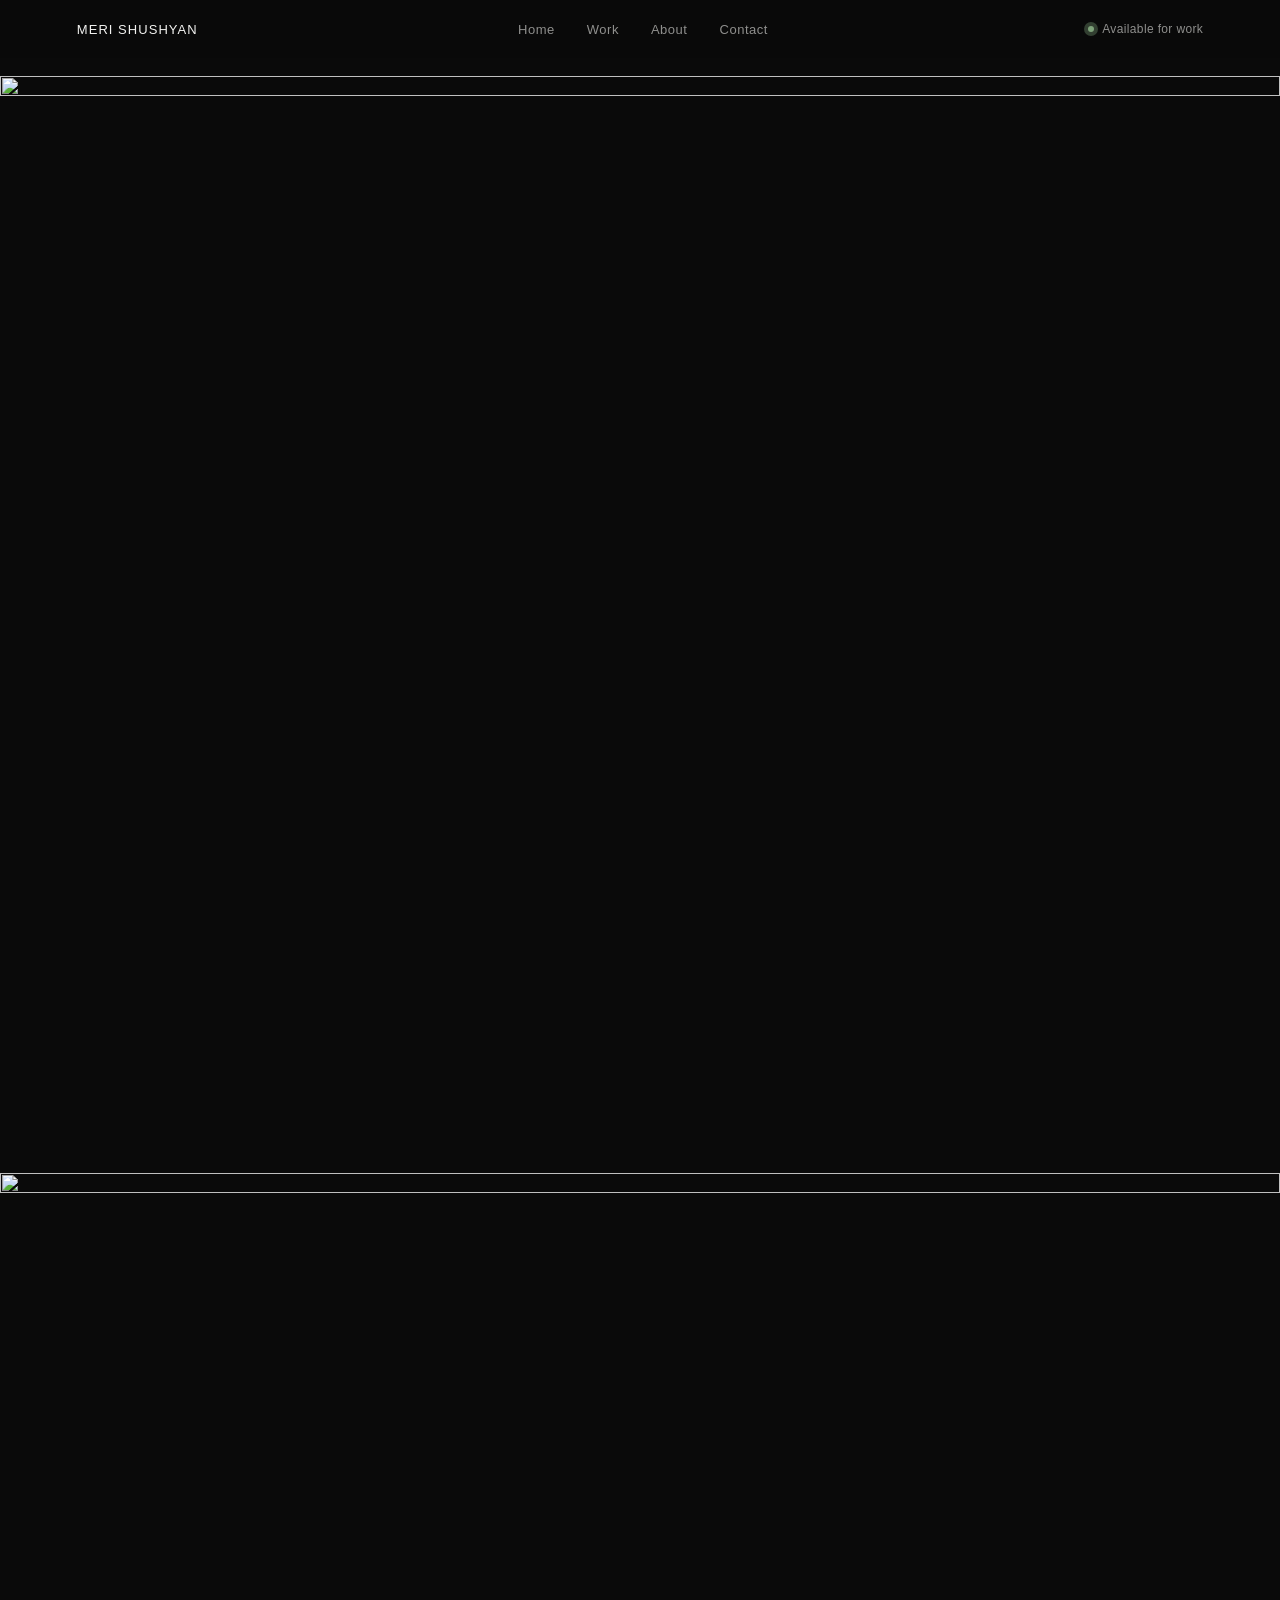
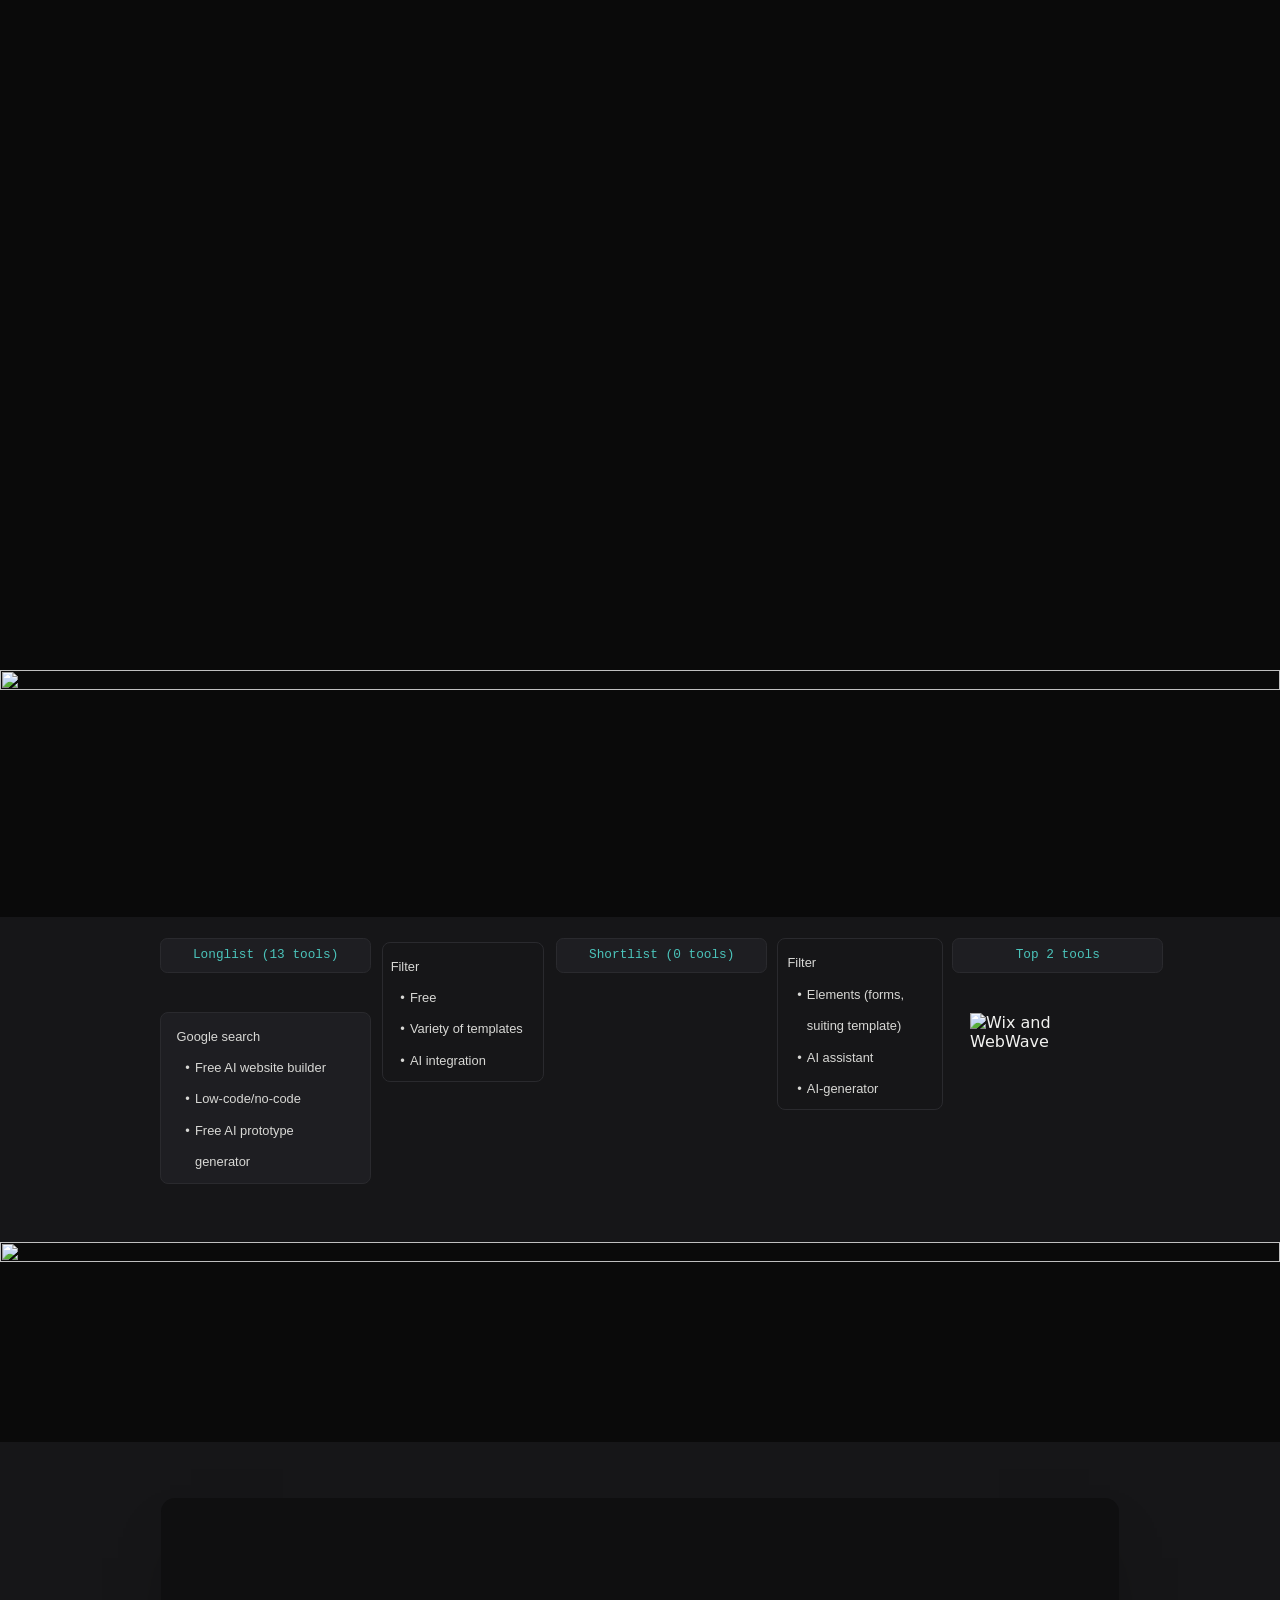
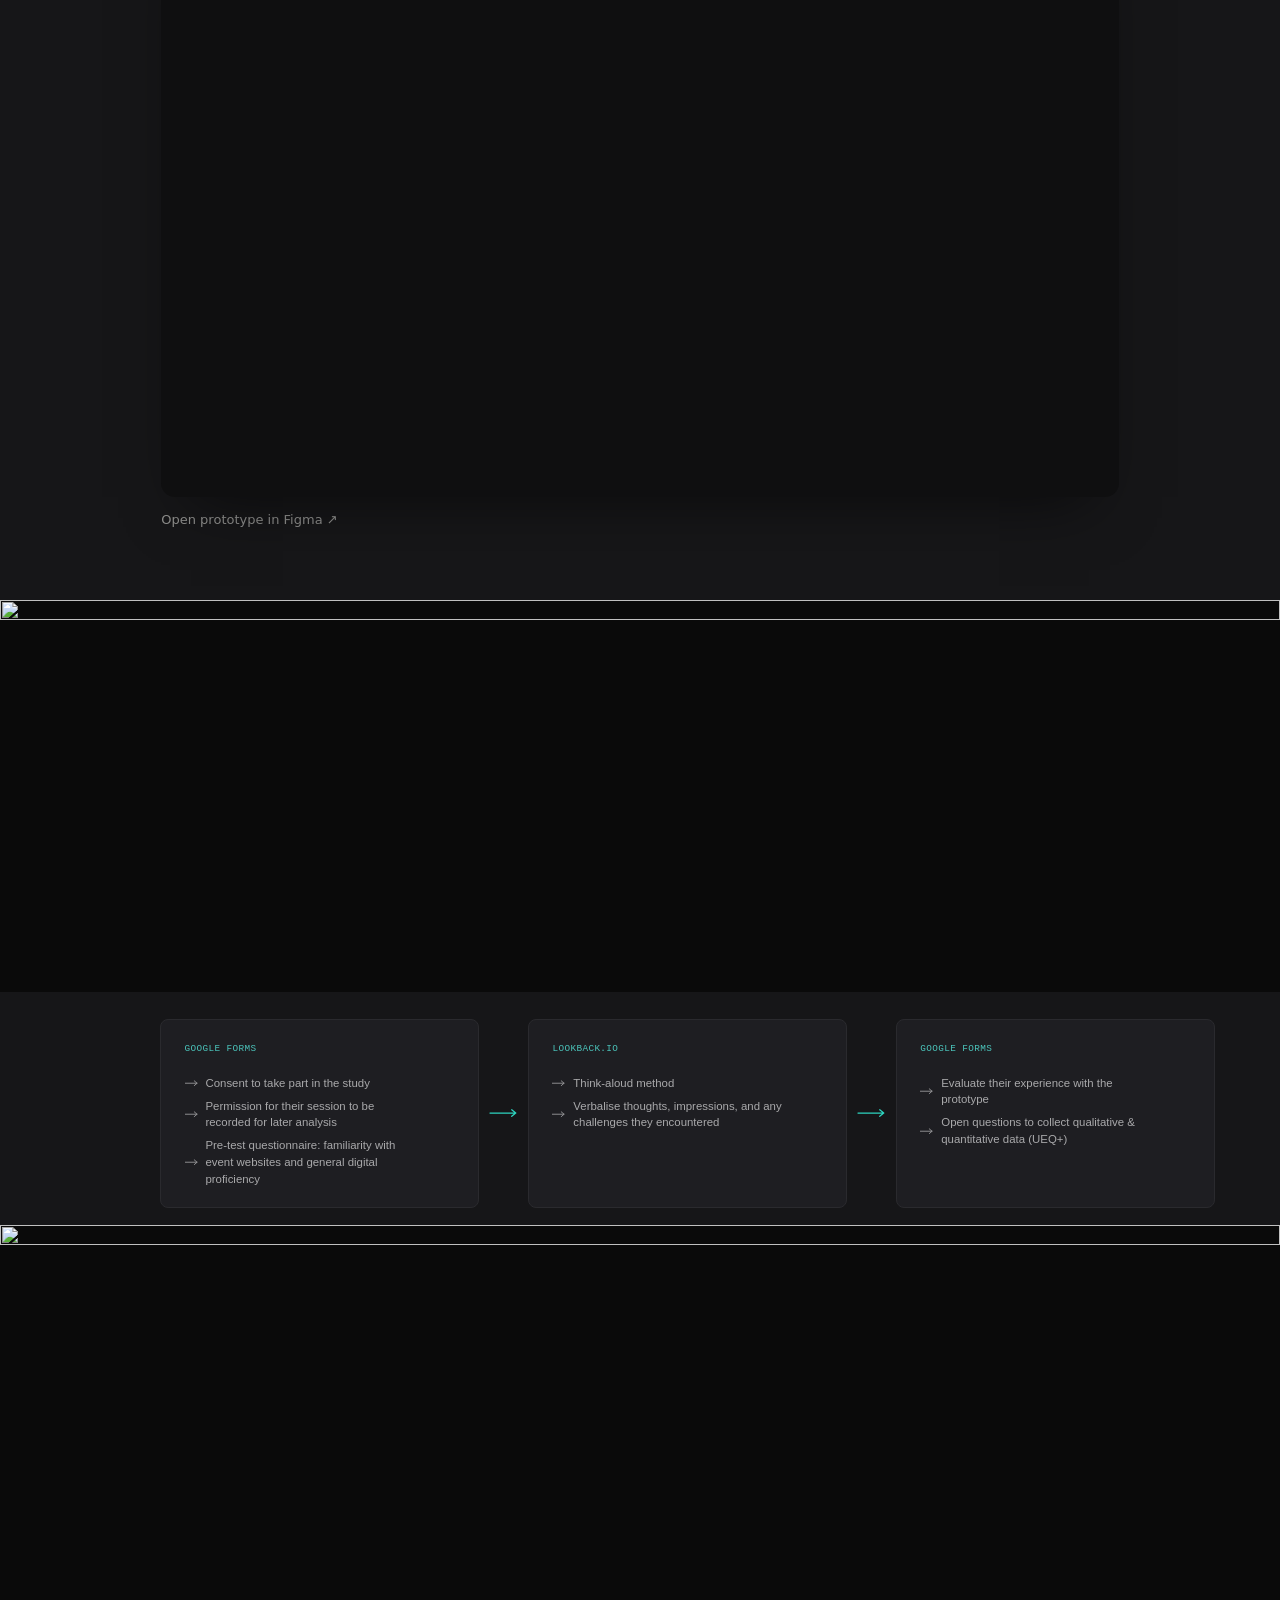
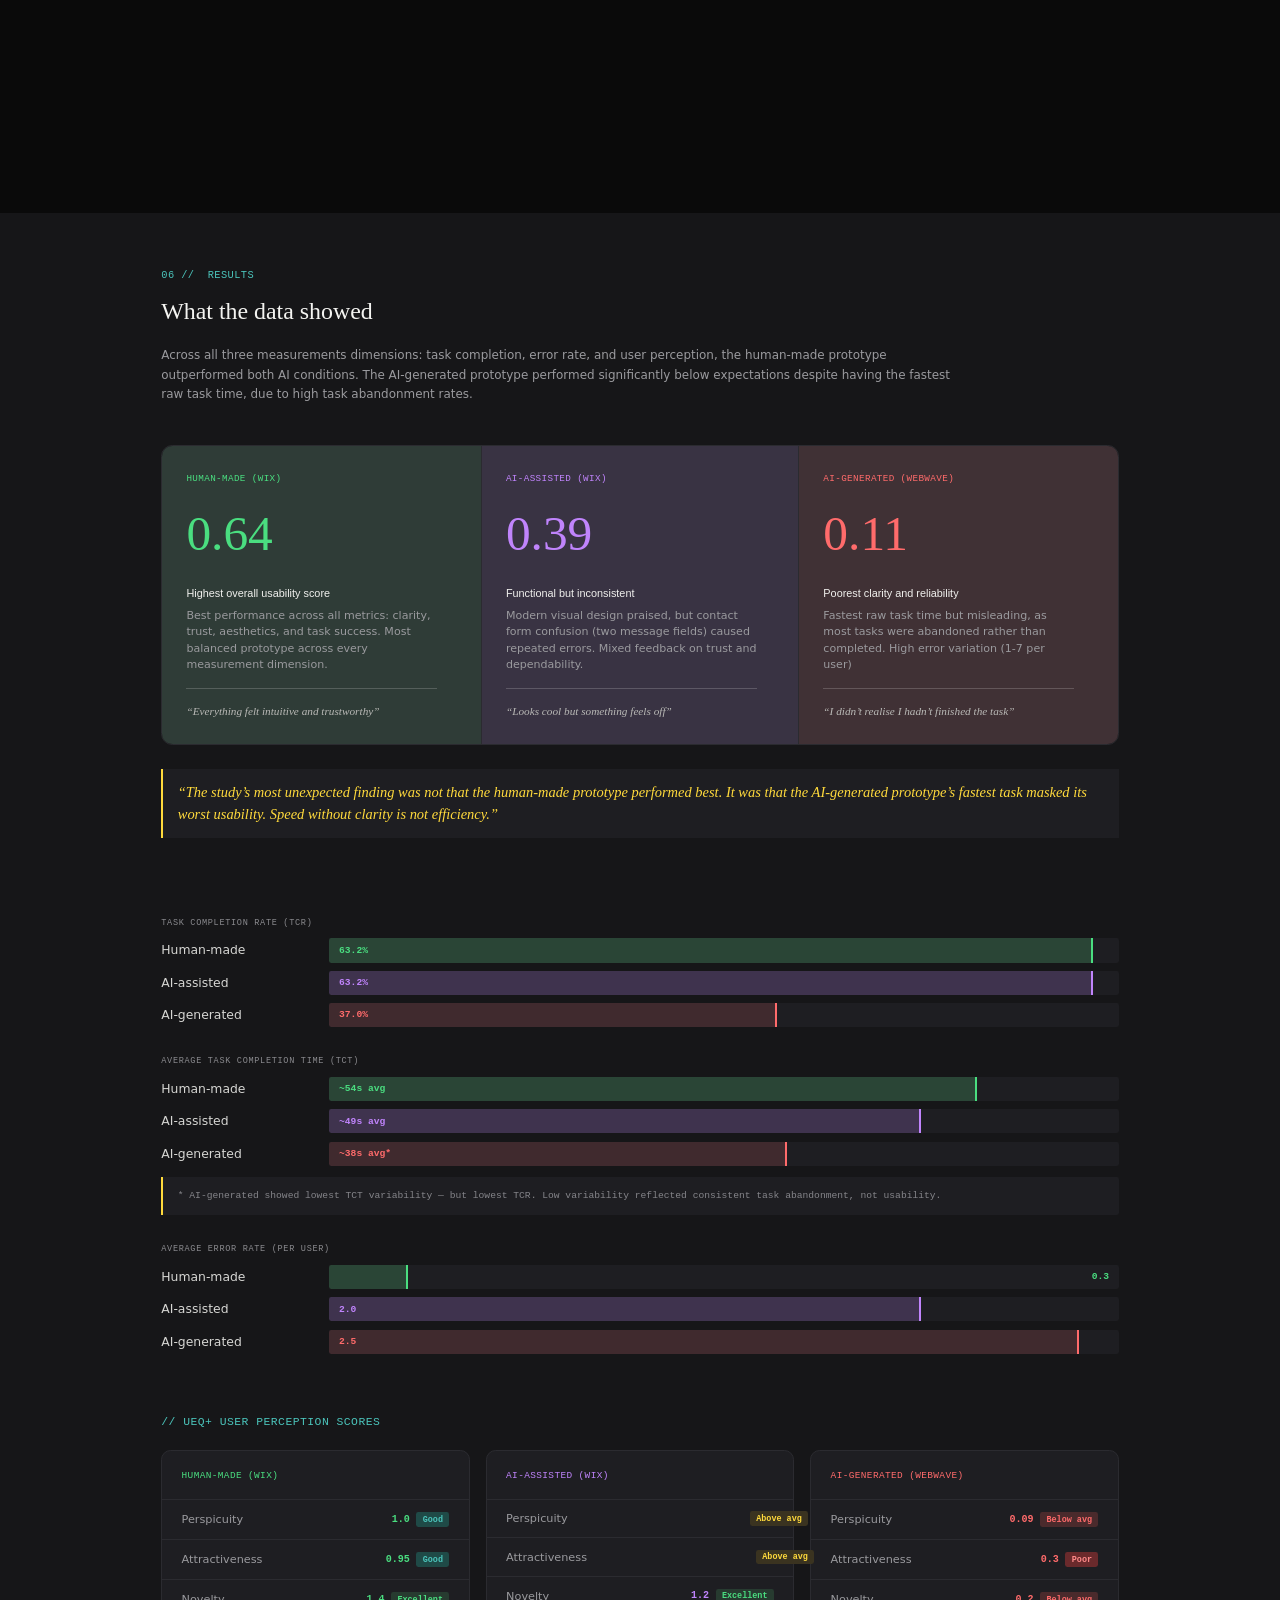
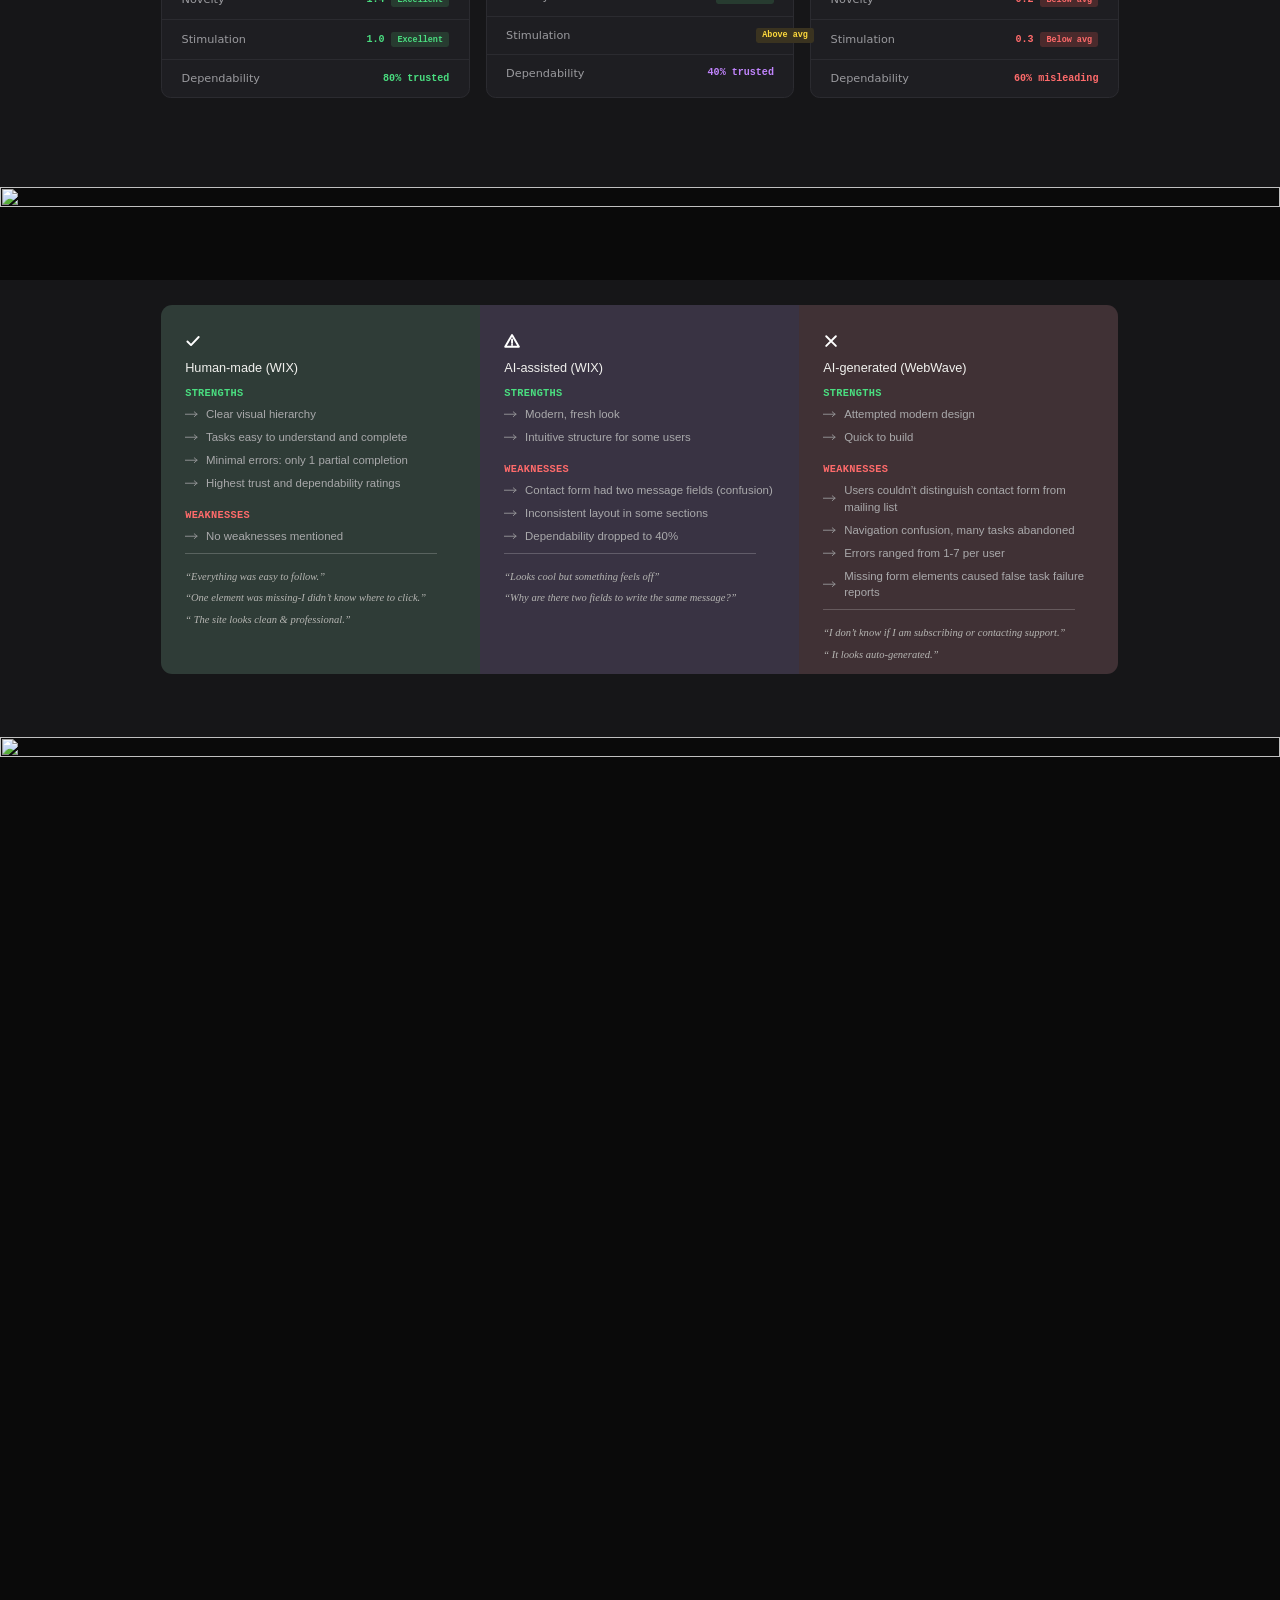
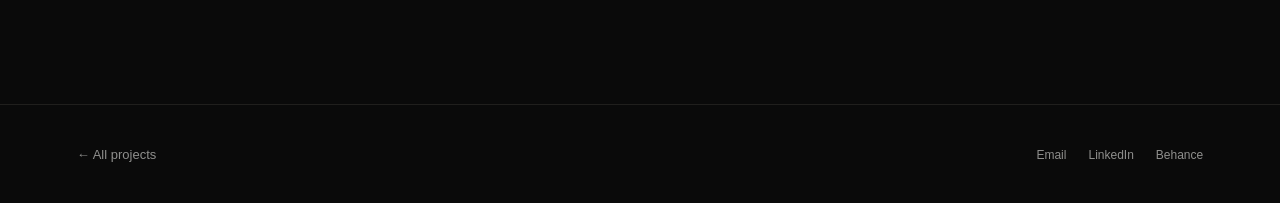
==== case-ai-thesis.html @ 02d2c331 "Add files via upload" ====
<!DOCTYPE html>
<html lang="en">
<head>
<meta charset="UTF-8">
<meta name="viewport" content="width=device-width, initial-scale=1.0">
<title>AI vs. Human Prototyping — Meri Shushyan</title>
<link rel="stylesheet" href="styles.css">
</head>
<body>

<nav class="nav" data-nav>
  <a href="index.html" class="nav__logo">MERI SHUSHYAN</a>
  <ul class="nav__links">
    <li><a href="index.html">Home</a></li>
    <li><a href="index.html#work">Work</a></li>
    <li><a href="index.html#about">About</a></li>
    <li><a href="index.html#contact">Contact</a></li>
  </ul>
  <a href="mailto:merishushyan@gmail.com" class="nav__status">
    <span class="nav__status-dot"></span>Available for work
  </a>
  <button class="nav__hamburger" data-nav-toggle aria-label="Menu"><span></span><span></span><span></span></button>
</nav>

<nav class="nav__mobile" data-nav-mobile>
  <a href="index.html">Home</a>
  <a href="index.html#work">Work</a>
  <a href="index.html#about">About</a>
  <a href="index.html#contact">Contact</a>
  <a href="mailto:merishushyan@gmail.com" class="nav__status">
    <span class="nav__status-dot"></span>Available for work
  </a>
</nav>

<main class="case-stack u-th" style="max-width:1400px">
  <img src="assets/cases/thesis-s0-00.webp" width="2800" height="2400" alt="" loading="lazy" decoding="async">
  <img src="assets/cases/thesis-s0-01.webp" width="2800" height="2400" alt="" loading="lazy" decoding="async">
  <img src="assets/cases/thesis-s0-02.webp" width="2800" height="539" alt="" loading="lazy" decoding="async">
  <div class="blk sx" style="--h:403.7" data-seq>
    <div class="a pill" style="--x:199;--y:27;--w:262;--h:43;--d:0"><span data-count="13" data-pre="Longlist (" data-suf=" tools)">Longlist (13 tools)</span></div>
    <div class="a card" style="--x:199;--y:118;--w:262;--h:214;--d:.9"><p>Google search</p><ul class="bl"><li style="--i:1">Free AI website builder</li><li style="--i:2">Low-code/no-code</li><li style="--i:3">Free AI prototype generator</li></ul></div>
    <div class="a card card--f" style="--x:474;--y:31;--w:202;--h:174;--d:3.0"><p>Filter</p><ul class="bl"><li style="--i:1">Free</li><li style="--i:2">Variety of templates</li><li style="--i:3">AI integration</li></ul></div>
    <div class="a pill" style="--x:691;--y:27;--w:262;--h:43;--d:4.6"><span data-count="7" data-pre="Shortlist (" data-suf=" tools)">Shortlist (7 tools)</span></div>
    <div class="a card card--f card--f2" style="--x:965;--y:27;--w:206;--h:213;--d:5.6"><p>Filter</p><ul class="bl"><li style="--i:1">Elements (forms, suiting template)</li><li style="--i:2">AI assistant</li><li style="--i:3">AI-generator</li></ul></div>
    <div class="a pill" style="--x:1183;--y:27;--w:262;--h:43;--d:7.4"><span>Top 2 tools</span></div>
    <img class="a logo" style="--x:1205;--y:120;--w:200;--h:55;--d:8.2" src="assets/cases/tool-logos.webp" alt="Wix and WebWave" loading="lazy">
  </div>
  <img src="assets/cases/thesis-s1-00.webp" width="2800" height="439" alt="" loading="lazy" decoding="async">
<section class="proto-block">
    <div class="proto-frame"><iframe src="https://embed.figma.com/proto/Vt1o4yBqwybNFSAxaYetv8/Master-thesis-project?node-id=405-6334&viewport=-1845%2C-574%2C0.11&scaling=min-zoom&content-scaling=fixed&page-id=0%3A1&embed-host=share&hide-ui=1&hotspot-hints=0" title="Master thesis prototype" loading="lazy" allowfullscreen></iframe></div>
    <a class="proto-open" href="https://www.figma.com/proto/Vt1o4yBqwybNFSAxaYetv8/Master-thesis-project?node-id=405-6334&page-id=0%3A1&scaling=min-zoom&content-scaling=fixed" target="_blank" rel="noopener">Open prototype in Figma ↗</a>
  </section>
  <img src="assets/cases/thesis-s2-00.webp" width="2800" height="858" alt="" loading="lazy" decoding="async">
  <div class="blk sx" style="--h:290" data-seq>
    <div class="a card card--t" style="--x:199;--y:34;--w:396;--h:234;--d:0"><h5>GOOGLE FORMS</h5><ul class="al"><li style="--i:1"><svg viewBox="0 0 17 8"><path d="M0 4h15M11.5 1l3.5 3-3.5 3"/></svg><span>Consent to take part in the study</span></li><li style="--i:2"><svg viewBox="0 0 17 8"><path d="M0 4h15M11.5 1l3.5 3-3.5 3"/></svg><span>Permission for their session to be recorded for later analysis</span></li><li style="--i:3"><svg viewBox="0 0 17 8"><path d="M0 4h15M11.5 1l3.5 3-3.5 3"/></svg><span>Pre-test questionnaire: familiarity with event websites and general digital proficiency</span></li></ul></div>
    <svg class="a arrow" style="--x:609;--y:146;--w:34;--h:10;--d:3.2" viewBox="0 0 34 10"><path d="M0 5h32M27 1l5 4-5 4"/></svg>
    <div class="a card card--t" style="--x:656;--y:34;--w:396;--h:234;--d:4.6"><h5>LOOKBACK.IO</h5><ul class="al"><li style="--i:1"><svg viewBox="0 0 17 8"><path d="M0 4h15M11.5 1l3.5 3-3.5 3"/></svg><span>Think-aloud method</span></li><li style="--i:2"><svg viewBox="0 0 17 8"><path d="M0 4h15M11.5 1l3.5 3-3.5 3"/></svg><span>Verbalise thoughts, impressions, and any challenges they encountered</span></li></ul></div>
    <svg class="a arrow" style="--x:1066;--y:146;--w:34;--h:10;--d:7.8" viewBox="0 0 34 10"><path d="M0 5h32M27 1l5 4-5 4"/></svg>
    <div class="a card card--t" style="--x:1113;--y:34;--w:396;--h:234;--d:9.2"><h5>GOOGLE FORMS</h5><ul class="al"><li style="--i:1"><svg viewBox="0 0 17 8"><path d="M0 4h15M11.5 1l3.5 3-3.5 3"/></svg><span>Evaluate their experience with the prototype</span></li><li style="--i:2"><svg viewBox="0 0 17 8"><path d="M0 4h15M11.5 1l3.5 3-3.5 3"/></svg><span>Open questions to collect qualitative &amp; quantitative data (UEQ+)</span></li></ul></div>
  </div>
  <img src="assets/cases/thesis-s3-00.webp" width="2800" height="1286" alt="" loading="lazy" decoding="async">
  <section class="res" id="results">
    <p class="res__eyebrow">06 //&nbsp; RESULTS</p>
    <h2 class="res__h">What the data showed</h2>
    <p class="res__lead">Across all three measurements dimensions: task completion, error rate, and user perception, the human-made prototype outperformed both AI conditions. The AI-generated prototype performed significantly below expectations despite having the fastest raw task time, due to high task abandonment rates.</p>

    <div class="res__cards" data-reveal>
      <article class="rc rc--g"><p class="rc__tag">HUMAN-MADE (WIX)</p><p class="rc__num" data-count="0.89" data-dec="2">0.89</p><h3>Highest overall usability score</h3><p class="rc__txt">Best performance across all metrics: clarity, trust, aesthetics, and task success. Most balanced prototype across every measurement dimension.</p><p class="rc__q">“Everything felt intuitive and trustworthy”</p></article>
      <article class="rc rc--p"><p class="rc__tag">AI-ASSISTED (WIX)</p><p class="rc__num" data-count="0.54" data-dec="2">0.54</p><h3>Functional but inconsistent</h3><p class="rc__txt">Modern visual design praised, but contact form confusion (two message fields) caused repeated errors. Mixed feedback on trust and dependability.</p><p class="rc__q">“Looks cool but something feels off”</p></article>
      <article class="rc rc--r"><p class="rc__tag">AI-GENERATED (WEBWAVE)</p><p class="rc__num" data-count="0.15" data-dec="2">0.15</p><h3>Poorest clarity and reliability</h3><p class="rc__txt">Fastest raw task time but misleading, as most tasks were abandoned rather than completed. High error variation (1-7 per user)</p><p class="rc__q">“I didn’t realise I hadn’t finished the task”</p></article>
    </div>

    <blockquote class="res__quote" data-reveal>“The study’s most unexpected finding was not that the human-made prototype performed best. It was that the AI-generated prototype’s fastest task masked its worst usability. Speed without clarity is not efficiency.”</blockquote>

    <div class="res__bars" data-reveal>
      <h4>TASK COMPLETION RATE (TCR)</h4>
      <div class="bar"><span class="bar__l">Human-made</span><div class="bar__t"><i class="bar__f g" data-w="96.7"></i><b class="g" data-count="96.7" data-dec="1" data-suf="%">96.7%</b></div></div>
      <div class="bar"><span class="bar__l">AI-assisted</span><div class="bar__t"><i class="bar__f p" data-w="96.7"></i><b class="p" data-count="96.7" data-dec="1" data-suf="%">96.7%</b></div></div>
      <div class="bar"><span class="bar__l">AI-generated</span><div class="bar__t"><i class="bar__f r" data-w="56.7"></i><b class="r" data-count="56.7" data-dec="1" data-suf="%">56.7%</b></div></div>

      <h4>AVERAGE TASK COMPLETION TIME (TCT)</h4>
      <div class="bar"><span class="bar__l">Human-made</span><div class="bar__t"><i class="bar__f g" data-w="82"></i><b class="g" data-count="82" data-dec="0" data-pre="~" data-suf="s avg">~82s avg</b></div></div>
      <div class="bar"><span class="bar__l">AI-assisted</span><div class="bar__t"><i class="bar__f p" data-w="75"></i><b class="p" data-count="75" data-dec="0" data-pre="~" data-suf="s avg">~75s avg</b></div></div>
      <div class="bar"><span class="bar__l">AI-generated</span><div class="bar__t"><i class="bar__f r" data-w="58"></i><b class="r" data-count="58" data-dec="0" data-pre="~" data-suf="s avg*">~58s avg*</b></div></div>
      <p class="res__note">* AI-generated showed lowest TCT variability — but lowest TCR. Low variability reflected consistent task abandonment, not usability.</p>

      <h4>AVERAGE ERROR RATE (PER USER)</h4>
      <div class="bar"><span class="bar__l">Human-made</span><div class="bar__t"><i class="bar__f g" data-w="10"></i><b class="g out" data-count="0.4" data-dec="1">0.4</b></div></div>
      <div class="bar"><span class="bar__l">AI-assisted</span><div class="bar__t"><i class="bar__f p" data-w="75"></i><b class="p" data-count="3.0" data-dec="1">3.0</b></div></div>
      <div class="bar"><span class="bar__l">AI-generated</span><div class="bar__t"><i class="bar__f r" data-w="95"></i><b class="r" data-count="3.8" data-dec="1">3.8</b></div></div>
    </div>

    <p class="res__eyebrow res__eyebrow--s">// UEQ+ USER PERCEPTION SCORES</p>
    <div class="ueq" data-reveal>
      <div class="uc g"><p class="uc__h">HUMAN-MADE (WIX)</p>
        <div class="ur"><span>Perspicuity</span><em><b data-count="1.8" data-dec="1">1.8</b><u class="t">Good</u></em></div>
        <div class="ur"><span>Attractiveness</span><em><b data-count="1.65" data-dec="2">1.65</b><u class="t">Good</u></em></div>
        <div class="ur"><span>Novelty</span><em><b data-count="2.4" data-dec="1">2.4</b><u class="e">Excellent</u></em></div>
        <div class="ur"><span>Stimulation</span><em><b data-count="1.8" data-dec="1">1.8</b><u class="e">Excellent</u></em></div>
        <div class="ur"><span>Dependability</span><em><b>80% trusted</b></em></div></div>
      <div class="uc p"><p class="uc__h">AI-ASSISTED (WIX)</p>
        <div class="ur"><span>Perspicuity</span><em><b data-count="1.35" data-dec="2">1.35</b><u class="a">Above avg</u></em></div>
        <div class="ur"><span>Attractiveness</span><em><b data-count="1.2" data-dec="1">1.2</b><u class="a">Above avg</u></em></div>
        <div class="ur"><span>Novelty</span><em><b data-count="2.1" data-dec="1">2.1</b><u class="e">Excellent</u></em></div>
        <div class="ur"><span>Stimulation</span><em><b data-count="1.2" data-dec="1">1.2</b><u class="a">Above avg</u></em></div>
        <div class="ur"><span>Dependability</span><em><b>40% trusted</b></em></div></div>
      <div class="uc r"><p class="uc__h">AI-GENERATED (WEBWAVE)</p>
        <div class="ur"><span>Perspicuity</span><em><b data-count="0.15" data-dec="2">0.15</b><u class="b">Below avg</u></em></div>
        <div class="ur"><span>Attractiveness</span><em><b data-count="0.6" data-dec="1">0.6</b><u class="x">Poor</u></em></div>
        <div class="ur"><span>Novelty</span><em><b data-count="0.3" data-dec="1">0.3</b><u class="b">Below avg</u></em></div>
        <div class="ur"><span>Stimulation</span><em><b data-count="0.6" data-dec="1">0.6</b><u class="b">Below avg</u></em></div>
        <div class="ur"><span>Dependability</span><em><b>60% misleading</b></em></div></div>
    </div>
  </section>

  <img src="assets/cases/thesis-s4-00.webp" width="2800" height="203" alt="" loading="lazy" decoding="async">
  <div class="blk sx" style="--h:567.7" data-seq>
    <div class="a fcard" style="--x:200;--y:32;--w:1189;--h:458">
      <div class="fcol g" style="--d:0.0"><i class="ic" style="--i:0"><svg viewBox="0 0 20 20"><path d="M3 10.5l4.5 4.5L17 5" /></svg></i><h4 style="--i:0">Human-made (WIX)</h4><h6 class="s" style="--i:0">STRENGTHS</h6><ul class="al"><li style="--i:1"><svg viewBox="0 0 17 8"><path d="M0 4h15M11.5 1l3.5 3-3.5 3"/></svg><span>Clear visual hierarchy</span></li><li style="--i:2"><svg viewBox="0 0 17 8"><path d="M0 4h15M11.5 1l3.5 3-3.5 3"/></svg><span>Tasks easy to understand and complete</span></li><li style="--i:3"><svg viewBox="0 0 17 8"><path d="M0 4h15M11.5 1l3.5 3-3.5 3"/></svg><span>Minimal errors: only 1 partial completion</span></li><li style="--i:4"><svg viewBox="0 0 17 8"><path d="M0 4h15M11.5 1l3.5 3-3.5 3"/></svg><span>Highest trust and dependability ratings</span></li></ul><h6 class="w" style="--i:5">WEAKNESSES</h6><ul class="al"><li style="--i:6"><svg viewBox="0 0 17 8"><path d="M0 4h15M11.5 1l3.5 3-3.5 3"/></svg><span>No weaknesses mentioned</span></li></ul><hr style="--i:7"><div class="qs"><p style="--i:8">“Everything was easy to follow.”</p><p style="--i:9">“One element was missing-I didn’t know where to click.”</p><p style="--i:10">“ The site looks clean &amp; professional.”</p></div></div>
      <div class="fcol p" style="--d:0.8"><i class="ic" style="--i:0"><svg viewBox="0 0 20 20"><path d="M10 2.5L18.5 17h-17z"/><path d="M10 8v4.5M10 14.6v.4"/></svg></i><h4 style="--i:0">AI-assisted (WIX)</h4><h6 class="s" style="--i:0">STRENGTHS</h6><ul class="al"><li style="--i:1"><svg viewBox="0 0 17 8"><path d="M0 4h15M11.5 1l3.5 3-3.5 3"/></svg><span>Modern, fresh look</span></li><li style="--i:2"><svg viewBox="0 0 17 8"><path d="M0 4h15M11.5 1l3.5 3-3.5 3"/></svg><span>Intuitive structure for some users</span></li></ul><h6 class="w" style="--i:3">WEAKNESSES</h6><ul class="al"><li style="--i:4"><svg viewBox="0 0 17 8"><path d="M0 4h15M11.5 1l3.5 3-3.5 3"/></svg><span>Contact form had two message fields (confusion)</span></li><li style="--i:5"><svg viewBox="0 0 17 8"><path d="M0 4h15M11.5 1l3.5 3-3.5 3"/></svg><span>Inconsistent layout in some sections</span></li><li style="--i:6"><svg viewBox="0 0 17 8"><path d="M0 4h15M11.5 1l3.5 3-3.5 3"/></svg><span>Dependability dropped to 40%</span></li></ul><hr style="--i:7"><div class="qs"><p style="--i:8">“Looks cool but something feels off”</p><p style="--i:9">“Why are there two fields to write the same message?”</p></div></div>
      <div class="fcol r" style="--d:1.6"><i class="ic" style="--i:0"><svg viewBox="0 0 20 20"><path d="M4 4l12 12M16 4L4 16"/></svg></i><h4 style="--i:0">AI-generated (WebWave)</h4><h6 class="s" style="--i:0">STRENGTHS</h6><ul class="al"><li style="--i:1"><svg viewBox="0 0 17 8"><path d="M0 4h15M11.5 1l3.5 3-3.5 3"/></svg><span>Attempted modern design</span></li><li style="--i:2"><svg viewBox="0 0 17 8"><path d="M0 4h15M11.5 1l3.5 3-3.5 3"/></svg><span>Quick to build</span></li></ul><h6 class="w" style="--i:3">WEAKNESSES</h6><ul class="al"><li style="--i:4"><svg viewBox="0 0 17 8"><path d="M0 4h15M11.5 1l3.5 3-3.5 3"/></svg><span>Users couldn’t distinguish contact form from mailing list</span></li><li style="--i:5"><svg viewBox="0 0 17 8"><path d="M0 4h15M11.5 1l3.5 3-3.5 3"/></svg><span>Navigation confusion, many tasks abandoned</span></li><li style="--i:6"><svg viewBox="0 0 17 8"><path d="M0 4h15M11.5 1l3.5 3-3.5 3"/></svg><span>Errors ranged from 1-7 per user</span></li><li style="--i:7"><svg viewBox="0 0 17 8"><path d="M0 4h15M11.5 1l3.5 3-3.5 3"/></svg><span>Missing form elements caused false task failure reports</span></li></ul><hr style="--i:8"><div class="qs"><p style="--i:9">“I don’t know if I am subscribing or contacting support.”</p><p style="--i:10">“ It looks auto-generated.”</p></div></div>
    </div>
  </div>
  <img src="assets/cases/thesis-s5-00.webp" width="2800" height="2117" alt="" loading="lazy" decoding="async">
</main>

<footer class="site-footer">
  <a href="index.html#work" style="color:var(--ink-soft);text-decoration:none;font-size:13px;">← All projects</a>
  <ul class="footer-links">
    <li><a href="mailto:merishushyan@gmail.com">Email</a></li>
    <li><a href="https://linkedin.com/in/merishushyan" target="_blank" rel="noopener">LinkedIn</a></li>
    <li><a href="https://behance.net/maryshushyan" target="_blank" rel="noopener">Behance</a></li>
  </ul>
</footer>

<script>
(function(){
  var root=document.getElementById('results'); if(!root) return;
  var reduce=window.matchMedia&&matchMedia('(prefers-reduced-motion: reduce)').matches;
  function fmt(el,v){ var d=+el.dataset.dec||0; el.textContent=(el.dataset.pre||'')+v.toFixed(d)+(el.dataset.suf||''); }
  function run(group){
    group.classList.add('in');
    group.querySelectorAll('.bar__f').forEach(function(f){ f.style.width=f.dataset.w+'%'; });
    group.querySelectorAll('[data-count]').forEach(function(el){
      var end=parseFloat(el.dataset.count); if(reduce){ fmt(el,end); return; }
      var t0=null,dur=2800;
      function step(ts){ if(!t0)t0=ts; var t=Math.min((ts-t0)/dur,1),e=1-Math.pow(1-t,3); fmt(el,end*e); if(t<1)requestAnimationFrame(step); else fmt(el,end); }
      fmt(el,0); requestAnimationFrame(step);
    });
  }
  var groups=[].slice.call(root.querySelectorAll('[data-reveal]'));
  if(!('IntersectionObserver' in window)||reduce){ groups.forEach(run); return; }
  var io=new IntersectionObserver(function(es){ es.forEach(function(e){ if(e.isIntersecting){ io.unobserve(e.target); run(e.target); } }); },{threshold:.2});
  groups.forEach(function(g){ io.observe(g); });
})();
</script>

<script src="anim.js"></script>
<script src="main.js"></script>
</body>
</html>
---- styles.css ----
/* =========================================================
   Meri Shushyan — Portfolio
   Shared design system: black / clay / Inter
   ========================================================= */

:root{
  --bg:#0A0A0A;
  --bg-raise:#121110;
  --ink:#F2F2F0;
  --ink-soft:#8F8F8D;
  --ink-dim:#4A4A48;
  --clay:#C1684D;
  --line:#201F1D;
  --green:#7FA37A;
}

*{ box-sizing:border-box; margin:0; padding:0; }
html{ scroll-behavior:smooth; }
html,body{
  background:var(--bg);
  color:var(--ink);
  font-family:'Inter',-apple-system,BlinkMacSystemFont,'Segoe UI',sans-serif;
  -webkit-font-smoothing:antialiased;
  width:100%;
}
a{ color:inherit; }
img{ max-width:100%; display:block; }
section{ position:relative; width:100%; }

.eyebrow{
  font-size:12px;
  letter-spacing:0.16em;
  text-transform:uppercase;
  color:var(--ink-soft);
}

/* ============ NAV (shared across all pages) ============ */
.nav{
  position:fixed;
  top:0; left:0; right:0;
  z-index:50;
  display:flex;
  align-items:center;
  justify-content:space-between;
  padding:26px 6vw;
}
.nav__logo{
  font-size:13px;
  letter-spacing:0.08em;
  font-weight:500;
  text-decoration:none;
  color:var(--ink);
}
.nav__links{
  display:flex;
  align-items:center;
  gap:32px;
  list-style:none;
}
.nav__links a{
  text-decoration:none;
  color:var(--ink-soft);
  font-size:13px;
  letter-spacing:0.04em;
  transition:color .2s ease;
}
.nav__links a:hover,
.nav__links a.is-active{ color:var(--ink); }

.nav__status{
  display:flex;
  align-items:center;
  gap:8px;
  font-size:12px;
  color:var(--ink-soft);
  letter-spacing:0.03em;
  text-decoration:none;
}
.nav__status-dot{
  width:6px; height:6px;
  border-radius:50%;
  background:var(--green);
  position:relative;
}
.nav__status-dot::after{
  content:'';
  position:absolute;
  inset:-4px;
  border-radius:50%;
  background:var(--green);
  opacity:0.35;
  animation:pulse 2.2s ease-out infinite;
}
@keyframes pulse{
  0%{ transform:scale(0.6); opacity:0.5; }
  100%{ transform:scale(2.2); opacity:0; }
}

.nav__hamburger{
  display:none;
  width:32px; height:32px;
  background:transparent;
  border:none;
  flex-direction:column;
  justify-content:center;
  gap:5px;
  cursor:pointer;
}
.nav__hamburger span{
  display:block;
  height:1px;
  background:var(--ink);
}

@media (max-width: 760px){
  .nav__links, .nav__status{ display:none; }
  .nav__hamburger{ display:flex; }
}

.nav__mobile{
  position:fixed;
  inset:0;
  z-index:49;
  background:var(--bg);
  display:none;
  flex-direction:column;
  gap:24px;
  padding:110px 8vw 40px;
}
.nav__mobile.is-open{ display:flex; }
.nav__mobile a{
  text-decoration:none;
  color:var(--ink);
  font-size:28px;
  font-weight:500;
  letter-spacing:-0.02em;
}
.nav__mobile .nav__status{ display:flex; margin-top:12px; }

/* ============ FOOTER (shared) ============ */
.site-footer{
  border-top:1px solid var(--line);
  padding:40px 6vw;
  display:flex;
  align-items:center;
  justify-content:space-between;
  flex-wrap:wrap;
  gap:16px;
}
.site-footer span{
  font-size:12px;
  color:var(--ink-dim);
  letter-spacing:0.03em;
}
.site-footer .footer-links{
  display:flex;
  gap:22px;
  list-style:none;
}
.site-footer .footer-links a{
  font-size:12px;
  color:var(--ink-soft);
  text-decoration:none;
  transition:color .2s ease;
}
.site-footer .footer-links a:hover{ color:var(--ink); }

/* ============ HERO (Home) ============ */
.hero{
  min-height:100vh;
  display:grid;
  grid-template-columns:1fr 1fr;
  align-items:center;
  padding:0 6vw;
  overflow:hidden;
}
.hero__left{ position:relative; z-index:3; }
.hero__eyebrow{ margin-bottom:22px; }
.hero__name{
  font-size:clamp(44px, 6.6vw, 92px);
  font-weight:500;
  letter-spacing:-0.03em;
  line-height:0.98;
}
.hero__tagline{
  margin-top:26px;
  font-size:clamp(15px,1.5vw,18px);
  color:var(--ink-soft);
  max-width:380px;
  line-height:1.6;
}
.hero__scroll{
  margin-top:46px;
  display:inline-flex;
  align-items:center;
  gap:10px;
  font-size:12px;
  letter-spacing:0.08em;
  text-transform:uppercase;
  color:var(--ink-soft);
}
.hero__scroll .dot{ width:5px; height:5px; border-radius:50%; background:var(--clay); }

.hero__right{
  position:relative;
  height:100%;
  display:flex;
  align-items:center;
  justify-content:center;
}
.stage{
  position:relative;
  width:100%;
  height:100%;
  display:flex;
  align-items:center;
  justify-content:center;
  perspective:2200px;
  cursor:grab;
  touch-action:none;
}
.stage.is-dragging{ cursor:grabbing; }
.tilt{ position:relative; transform-style:preserve-3d; transform:rotateX(-10deg); }
.ring{
  position:relative;
  width:var(--card-w);
  height:var(--card-h);
  transform-style:preserve-3d;
  will-change:transform;
}
.ring__card{
  position:absolute; inset:0;
  border-radius:14px;
  overflow:hidden;
  backface-visibility:hidden;
  box-shadow:0 24px 60px -20px rgba(0,0,0,0.6);
  background:#151412;
}
.ring__card img{ width:100%; height:100%; object-fit:cover; display:block; filter:saturate(0.86) brightness(0.9); }
.ring__card::after{ content:''; position:absolute; inset:0; background:linear-gradient(180deg, rgba(10,10,10,0) 55%, rgba(10,10,10,0.55) 100%); }

.portrait{
  position:absolute;
  left:50%; top:50%;
  transform:translate(-50%,-50%) translateZ(var(--portrait-z,0px)) scale(var(--portrait-scale,1));
  width:min(19vw, 260px);
  aspect-ratio:620/774;
  border-radius:18px;
  overflow:hidden;
  box-shadow:0 40px 90px -24px rgba(0,0,0,0.7);
  pointer-events:none;
}
.portrait img{ width:100%; height:100%; object-fit:cover; display:block; }

@media (max-width: 860px){
  .hero{ grid-template-columns:1fr; min-height:auto; padding-top:140px; padding-bottom:60px; }
  .hero__right{ height:340px; margin-top:40px; }
}

/* ============ INTRO STATEMENT (Home) ============ */
.intro{
  padding:110px 6vw;
  border-top:1px solid var(--line);
}
.intro p{
  font-size:clamp(24px, 3.4vw, 42px);
  font-weight:500;
  letter-spacing:-0.02em;
  line-height:1.4;
  max-width:900px;
  color:var(--ink-soft);
}
.intro p b{ color:var(--ink); font-weight:500; }

/* ============ WORK LIST (Work page + Home preview) ============ */
.work{
  padding:100px 6vw 120px;
  border-top:1px solid var(--line);
}
.work__top{
  display:flex;
  align-items:baseline;
  justify-content:space-between;
  margin-bottom:56px;
  flex-wrap:wrap;
  gap:12px;
}
.work__top h2{ font-size:15px; font-weight:500; letter-spacing:0.06em; text-transform:uppercase; }
.work__top span{ font-size:12px; color:var(--ink-dim); letter-spacing:0.03em; }
.work__top a.view-all{
  font-size:13px;
  color:var(--clay);
  text-decoration:none;
  display:inline-flex;
  align-items:center;
  gap:6px;
}

.work-stage{
  position:relative;
  width:100%;
  cursor:default;
}
.preview{
  position:absolute; top:0; left:0;
  width:420px; height:192px; /* 1600x732 */
  border-radius:14px;
  overflow:hidden;
  pointer-events:none;
  z-index:2;
  opacity:0;
  transition:opacity .35s cubic-bezier(.19,1,.22,1);
  box-shadow:0 30px 60px -20px rgba(0,0,0,0.55);
  will-change:transform;
}
.preview.is-active{ opacity:1; }
.preview__track{ position:absolute; inset:0; width:100%; height:100%; }
.preview__frame{ position:absolute; inset:0; width:100%; height:100%; transform:translateY(100%); transition:transform .62s cubic-bezier(.19,1,.22,1); }
.preview__frame img{ width:100%; height:100%; object-fit:cover; display:block; }
.preview__frame.is-current{ transform:translateY(0%); }
.preview__frame.is-prev{ transform:translateY(-100%); }
.preview__frame.is-next{ transform:translateY(100%); }

.list{ display:flex; flex-direction:column; gap:4px; }
.row{ overflow:hidden; border-top:1px solid var(--line); }
.list .row:last-child{ border-bottom:1px solid var(--line); }
.row a{ display:flex; align-items:baseline; justify-content:space-between; gap:24px; text-decoration:none; color:var(--ink); padding:20px 4px; position:relative; }
.row__title-wrap{ position:relative; overflow:hidden; }
.row__title{ display:block; font-size:clamp(26px, 4vw, 50px); font-weight:500; letter-spacing:-0.02em; transition:transform .5s cubic-bezier(.65,0,.15,1), color .3s ease; }
.row__title-ghost{ position:absolute; top:100%; left:0; width:100%; font-size:clamp(26px, 4vw, 50px); font-weight:500; letter-spacing:-0.02em; color:var(--clay); transition:transform .5s cubic-bezier(.65,0,.15,1); }
.row.is-hover .row__title{ transform:translateY(-100%); }
.row.is-hover .row__title-ghost{ transform:translateY(-100%); }
.row.is-dim .row__title{ color:var(--ink-dim); }
.row__meta{ flex:0 0 auto; text-align:right; font-size:13px; color:var(--ink-dim); letter-spacing:0.03em; padding-top:8px; white-space:nowrap; }
.row.is-dim .row__meta{ color:#2E2D2B; }

/* ============ ABOUT — BLOCK TEXT REVEAL ============ */
.about-bio{
  padding:150px 6vw 90px;
  border-top:1px solid var(--line);
}
.about-bio__eyebrow{ margin-bottom:34px; }
.about-copy{
  font-size:clamp(28px, 4vw, 54px);
  font-weight:500;
  line-height:1.28;
  letter-spacing:-0.02em;
  max-width:1180px;
}
.a-word{ display:inline-block; overflow:hidden; vertical-align:top; padding-bottom:0.08em; }
.a-word__inner{ display:inline-block; color:var(--ink); transform:translateY(110%); transition:transform .78s cubic-bezier(.19,1,.22,1); }
.about-bio.is-visible .a-word__inner{ transform:translateY(0%); }

.a-word--block{ position:relative; display:inline-block; overflow:visible; }
.a-word--block .highlight-bg{
  position:absolute; top:0.03em; bottom:0.03em; left:0; right:0;
  border-radius:0.16em;
  background:var(--clay);
  transform:scaleX(0);
  transform-origin:left;
  transition:transform .5s cubic-bezier(.65,0,.15,1);
  z-index:0;
}
.about-bio.is-visible .a-word--block .highlight-bg{ transform:scaleX(1); }
.a-word--block .a-word__inner{ position:relative; z-index:1; padding:0 0.16em; color:var(--bg); }

.about-meta{
  margin-top:56px;
  display:flex;
  gap:64px;
  flex-wrap:wrap;
  opacity:0;
  transform:translateY(10px);
  transition:opacity .7s cubic-bezier(.16,1,.3,1) .4s, transform .7s cubic-bezier(.16,1,.3,1) .4s;
}
.about-bio.is-visible .about-meta{ opacity:1; transform:translateY(0); }
.about-meta__item{ font-size:13px; color:var(--ink-soft); line-height:1.6; }
.about-meta__item b{ display:block; color:var(--ink); font-weight:500; font-size:14px; margin-bottom:4px; }

/* ============ SKILLS / CAROUSEL ============ */
.skills{
  padding:110px 6vw 90px;
  border-top:1px solid var(--line);
}
.skills__eyebrow{ margin-bottom:40px; }
.carousel-line{
  font-size:clamp(26px, 4vw, 52px);
  font-weight:500;
  letter-spacing:-0.03em;
  line-height:1.35;
  display:flex;
  flex-wrap:wrap;
  align-items:center;
  gap:0.28em;
}
.carousel-line__prefix{ color:var(--ink-soft); white-space:pre; }
.badge{
  position:relative;
  display:inline-flex;
  align-items:center;
  justify-content:center;
  overflow:hidden;
  color:var(--bg);
  border-radius:0.22em;
  padding:0.04em 0.22em 0.08em;
  white-space:nowrap;
  transition:width .45s cubic-bezier(.65,0,.15,1);
}
.badge--clay{ background:var(--clay); }
.badge--outline{ background:transparent; border:1.5px solid var(--ink-soft); color:var(--ink-soft); }
.badge__content{ position:relative; display:inline-block; white-space:nowrap; }
.badge__word{ display:inline-block; }
.char{ display:inline-block; will-change:transform, opacity; }

/* ============ IMPACT / STATS ============ */
.impact{
  margin-top:90px;
  display:grid;
  grid-template-columns:repeat(5, 1fr);
  gap:1px;
  background:var(--line);
  border-top:1px solid var(--line);
  border-bottom:1px solid var(--line);
}
.stat{
  background:var(--bg);
  padding:44px 20px 34px;
  display:flex;
  flex-direction:column;
  gap:14px;
}
.stat__num{
  font-size:clamp(34px, 3.6vw, 54px);
  font-weight:500;
  letter-spacing:-0.02em;
  display:flex;
}
.digit-mask{ overflow:hidden; height:1em; display:inline-block; }
.digit-strip{
  display:flex;
  flex-direction:column;
  transform:translateY(0%);
  transition:transform .9s cubic-bezier(.16,1,.3,1);
}
.digit-strip span{ height:1em; line-height:1; display:block; }
.plain-char{ display:inline-block; opacity:0; transform:translateY(14px); transition:opacity .5s ease, transform .5s ease; }
.impact.is-visible .plain-char{ opacity:1; transform:translateY(0); }
.stat__label{ font-size:12.5px; color:var(--ink-soft); line-height:1.5; max-width:16ch; }

@media (max-width: 860px){
  .impact{ grid-template-columns:repeat(2, 1fr); }
}

/* ============ CONTACT PAGE ============ */
.contact-hero{
  min-height:100vh;
  display:flex;
  flex-direction:column;
  justify-content:center;
  padding:140px 6vw 100px;
}
.contact-hero__eyebrow{ margin-bottom:24px; }
.contact-hero h1{
  font-size:clamp(38px, 6vw, 84px);
  font-weight:500;
  letter-spacing:-0.03em;
  line-height:1.05;
  max-width:900px;
}
.contact-hero h1 a{
  color:var(--clay);
  text-decoration:none;
  border-bottom:1.5px solid rgba(193,104,77,0.35);
  transition:border-color .2s ease;
}
.contact-hero h1 a:hover{ border-color:var(--clay); }

.contact-links{
  margin-top:70px;
  display:flex;
  flex-wrap:wrap;
  gap:1px;
  background:var(--line);
  border-top:1px solid var(--line);
  border-bottom:1px solid var(--line);
}
.contact-link{
  flex:1 1 220px;
  background:var(--bg);
  padding:28px 4px;
  text-decoration:none;
  color:var(--ink);
  display:flex;
  flex-direction:column;
  gap:8px;
  transition:background .2s ease;
}
.contact-link:hover{ background:var(--bg-raise); }
.contact-link small{ font-size:11.5px; letter-spacing:0.1em; text-transform:uppercase; color:var(--ink-dim); }
.contact-link span{ font-size:17px; font-weight:500; }

.contact-status{
  margin-top:40px;
  display:inline-flex;
  align-items:center;
  gap:10px;
  font-size:13px;
  color:var(--ink-soft);
}

/* ---- intro loader (index only) ---- */
body.is-loading{ overflow:hidden; }
#intro{ position:fixed; inset:0; z-index:200; background:var(--bg); display:flex; flex-direction:column; align-items:center; justify-content:center; gap:22px; transition:opacity .6s cubic-bezier(.16,1,.3,1), visibility .6s; }
#intro.is-hidden{ opacity:0; visibility:hidden; pointer-events:none; }
.loader{ position:relative; display:inline-flex; flex-direction:column; overflow:hidden; font-family:'SF Mono','Menlo','Consolas',monospace; font-size:13px; line-height:1.3; letter-spacing:0.3em; color:#2A2826; }
.loader-row{ white-space:pre; }
.loader-block{ position:absolute; top:0; bottom:0; background:var(--clay); mix-blend-mode:screen; }
.loader-label{ font-size:11px; letter-spacing:0.14em; text-transform:uppercase; color:#4A4A48; }
.hero__eyebrow,.hero__name,.hero__tagline,.hero__scroll{ transition:opacity .9s cubic-bezier(.16,1,.3,1), transform .9s cubic-bezier(.16,1,.3,1); }
body.is-loading .hero__eyebrow,body.is-loading .hero__name,body.is-loading .hero__tagline,body.is-loading .hero__scroll{ opacity:0; transform:translateY(24px); }
.hero__name{ transition-delay:.1s; } .hero__tagline{ transition-delay:.25s; } .hero__scroll{ transition-delay:.4s; }

/* ---- centered hero: big name + pill photo ---- */
.hero.hero--center{ display:flex; flex-direction:column; align-items:center; justify-content:center; text-align:center; position:relative; padding:90px 4vw 150px; }
.hc__name{ position:relative; display:flex; flex-direction:column; align-items:center; }
.hc__line{ display:flex; justify-content:center; font-weight:700; font-size:clamp(64px,15.5vw,210px); line-height:.8; letter-spacing:-0.045em; color:var(--clay); white-space:nowrap; }
.hc__photo{ position:absolute; top:50%; left:50%; transform:translate(-50%,-50%); width:clamp(70px,9.5vw,130px); aspect-ratio:129/218; border-radius:999px; overflow:hidden; box-shadow:0 30px 70px -20px rgba(0,0,0,.8); transition:transform .3s ease; cursor:pointer; z-index:2; }
.hc__photo:hover{ transform:translate(-50%,-50%) scale(1.1); }
.hc__photo img{ width:100%; height:100%; object-fit:cover; object-position:50% 30%; display:block; }
.hc__eyebrow{ margin-top:46px; font-size:12px; letter-spacing:.16em; text-transform:uppercase; color:var(--ink-soft); }
.hc__tagline{ margin-top:14px; font-size:clamp(15px,1.6vw,20px); color:var(--ink-soft); max-width:520px; line-height:1.55; display:flex; flex-wrap:wrap; justify-content:center; }
.hc__scroll{ position:absolute; bottom:34px; left:50%; transform:translateX(-50%); color:var(--ink-dim); transition:color .3s; }
.hc__scroll:hover{ color:var(--ink); }
.blur-seg{ display:inline-block; opacity:0; filter:blur(10px); transform:translateY(-20px); transition:opacity .6s ease-out, filter .6s ease-out, transform .6s ease-out; }
body:not(.is-loading) .blur-seg{ opacity:1; filter:blur(0); transform:none; }
.hc__eyebrow,.hc__scroll{ transition:opacity .8s ease 1.2s; }
body.is-loading .hc__eyebrow, body.is-loading .hc__scroll{ opacity:0; }

/* ---- cutout hero with moving name ---- */
.hero.hero--cutout{ height:100vh; min-height:640px; padding:0; justify-content:flex-end; overflow:hidden; display:block; }
.hx__sr{ position:absolute; width:1px; height:1px; overflow:hidden; clip:rect(0 0 0 0); }
.hx__marquees{ position:absolute; inset:0; z-index:1; pointer-events:none; }
.hx__row{ position:absolute; left:0; width:100%; overflow:hidden; white-space:nowrap; }
.hx__row--fill{ top:24%; }
.hx__row--line{ top:46%; }
.hx__track{ display:inline-flex; will-change:transform; }
.hx__item{ font-weight:700; letter-spacing:-0.045em; line-height:.9; font-size:clamp(64px,13vw,200px); padding-right:.35em; }
.hx__row--fill .hx__item{ color:var(--clay); }
.hx__row--line .hx__item{ color:transparent; -webkit-text-stroke:2px var(--clay); }
.hx__cutout{ position:absolute; z-index:2; left:50%; bottom:0; height:min(38vh,360px); width:auto; transform:translateX(-50%); will-change:transform; pointer-events:none; opacity:0; transition:opacity 1s ease .2s; -webkit-mask-image:linear-gradient(90deg,transparent 0,#000 9%,#000 91%,transparent 100%); mask-image:linear-gradient(90deg,transparent 0,#000 9%,#000 91%,transparent 100%); }
body:not(.is-loading) .hx__cutout{ opacity:1; }
.hx__fade{ position:absolute; z-index:3; left:0; right:0; bottom:0; height:22%; background:linear-gradient(180deg, rgba(10,10,10,0), rgba(10,10,10,.85) 95%); pointer-events:none; }
.hx__meta{ position:absolute; z-index:4; left:6vw; bottom:64px; max-width:300px; text-align:left; display:flex; flex-direction:column; align-items:flex-start; }
.hero--cutout .hc__tagline{ justify-content:flex-start; text-align:left; }
.hero--cutout .hc__scroll{ left:auto; right:6vw; transform:none; z-index:4; }
.hero--cutout .hc__eyebrow{ margin-top:0; }
@media (max-width:860px){ .hero--cutout{ min-height:600px; } .hx__row--fill{ top:20%; } .hx__row--line{ top:44%; } .hx__cutout{ height:30vh; } .hx__meta{ left:0; right:0; margin:auto; align-items:center; text-align:center; bottom:50px; padding:0 24px; } .hero--cutout .hc__tagline{ justify-content:center; text-align:center; } .hero--cutout .hc__scroll{ display:none; } }

/* small framed photo, bottom right */
.hx__photo{ position:absolute; z-index:4; right:6vw; bottom:64px; width:clamp(84px,8vw,112px); aspect-ratio:3/4; border-radius:999px; overflow:hidden; box-shadow:0 20px 50px -16px rgba(0,0,0,.8); transition:transform .3s ease, opacity 1s ease .3s; opacity:0; }
body:not(.is-loading) .hx__photo{ opacity:1; }
.hx__photo:hover{ transform:scale(1.08) rotate(-2deg); }
.hx__photo img{ width:100%; height:100%; object-fit:cover; object-position:50% 25%; display:block; }
.hero--cutout .hc__scroll{ left:50%; right:auto; transform:translateX(-50%); bottom:24px; }
@media (max-width:860px){ .hx__photo{ right:auto; left:50%; transform:translateX(-50%); bottom:auto; top:80px; width:76px; } .hx__photo:hover{ transform:translateX(-50%); } .hero--cutout .hc__scroll{ display:none; } }

/* ---- experience scrubber ---- */
.experience{ padding:120px 6vw; border-top:1px solid var(--line); max-width:1300px; margin:0 auto; }
.experience .eyebrow{ margin-bottom:18px; }
.experience__title{ font-size:clamp(24px,3vw,34px); font-weight:500; letter-spacing:-0.02em; margin-bottom:70px; max-width:640px; }
.scrubber{
    display:grid;
    grid-template-columns:64px 1fr;
    gap:40px;
    min-height:620px;
    align-items:stretch;
  }

  /* ---- rail ---- */
  .rail{
    position:relative;
    display:flex;
    flex-direction:column;
    justify-content:space-between;
    padding:120px 0;
    cursor:pointer;
    outline:none;
  }
  .tick{
    position:relative;
    height:2px;
    background:var(--ink-dim);
    border-radius:2px;
    transform-origin:left center;
    transition:width .35s cubic-bezier(.16,1,.3,1), background .35s ease, transform .35s cubic-bezier(.16,1,.3,1);
    width:20px;
  }
  .tick.is-near{ background:var(--ink-soft); }
  .tick.is-active{ background:var(--clay); }
  .tick__year{
    position:absolute;
    left:0;
    top:-18px;
    font-size:10px;
    color:var(--ink-dim);
    letter-spacing:0.04em;
    white-space:nowrap;
    opacity:0;
    transition:opacity .3s ease;
  }
  .tick.is-near .tick__year, .tick.is-active .tick__year{ opacity:1; color:var(--ink-soft); }

  /* ---- preview ---- */
  .preview-panel{
    position:relative;
    border-left:1px solid var(--line);
  }
  /* the card is positioned in JS so it sits on the same line as its tick */
  .preview-card{
    position:absolute;
    left:44px;
    right:0;
    top:0;
    max-width:560px;
    transition:top .45s cubic-bezier(.16,1,.3,1);
  }
  .preview-dot{
    position:absolute;
    left:-4px;
    top:0;
    width:7px; height:7px;
    border-radius:50%;
    background:var(--clay);
    transform:translateY(-50%);
    transition:top .45s cubic-bezier(.16,1,.3,1);
  }
  .preview-card__date{
    font-size:12px;
    color:var(--clay);
    letter-spacing:0.06em;
    text-transform:uppercase;
    margin-bottom:14px;
    display:block;
  }
  .preview-card__title{
    font-size:clamp(24px, 2.6vw, 36px);
    font-weight:500;
    letter-spacing:-0.02em;
    margin-bottom:6px;
  }
  .preview-card__org{
    font-size:15px;
    color:var(--ink-soft);
    margin-bottom:18px;
  }
  .preview-card__desc{
    font-size:14.5px;
    line-height:1.65;
    color:var(--ink-soft);
    max-width:480px;
  }

  .xp-hint{
    margin-top:36px;
    font-size:12px;
    color:var(--ink-dim);
    letter-spacing:0.03em;
  }

  @media (max-width: 760px){
    .scrubber{ grid-template-columns:40px 1fr; gap:20px; }
    .preview-card{ left:24px; }
  }

/* ================= v3 overrides: sizes, sections, hero variants ================= */
.hx__item{ font-size:clamp(56px,11vw,170px); }
.hx__row--fill{ top:22%; } .hx__row--line{ top:42%; }
.hx__meta{ position:static; }
.hero .hx__photo{ position:relative; right:auto; bottom:auto; left:auto; top:auto; flex:0 0 auto; width:clamp(72px,6.5vw,92px); aspect-ratio:3/4; border-radius:999px; overflow:hidden; box-shadow:0 20px 50px -16px rgba(0,0,0,.8); transform:none; opacity:0; transition:transform .3s ease, opacity 1s ease .3s; }
body:not(.is-loading) .hero .hx__photo{ opacity:1; }
.hero .hx__photo:hover{ transform:scale(1.06) rotate(-2deg); }
.hx__text{ display:flex; flex-direction:column; }
/* version A: photo + text as one cluster, centered under the name */
.hero--va .hx__meta{ position:absolute; z-index:4; flex-direction:row; right:auto; left:50%; bottom:80px; transform:translateX(-50%); display:flex; align-items:center; gap:22px; width:max-content; max-width:min(560px,90vw); margin:0; padding:0; }
.hero--va .hx__text{ align-items:flex-start; text-align:left; }
.hero--va .hc__tagline{ justify-content:flex-start; text-align:left; }
.hero--va .hc__scroll{ left:50%; right:auto; transform:translateX(-50%); bottom:26px; }
/* version B: photo in the middle of the moving name, text centered below */
.hero--vb .hx__meta{ display:contents; }
.hero--vb .hx__photo{ position:absolute; z-index:4; left:50%; top:37%; transform:translate(-50%,-50%); width:clamp(84px,8vw,112px); }
.hero--vb .hx__photo:hover{ transform:translate(-50%,-50%) scale(1.06) rotate(-2deg); }
.hero--vb .hx__text{ position:absolute; z-index:4; left:50%; bottom:80px; transform:translateX(-50%); align-items:center; text-align:center; width:min(480px,90vw); }
.hero--vb .hc__tagline{ justify-content:center; text-align:center; }
.hero--vb .hc__scroll{ left:50%; right:auto; transform:translateX(-50%); bottom:26px; }
@media (max-width:860px){
  .hx__row--fill{ top:20%; } .hx__row--line{ top:36%; }
  .hero--va .hx__meta{ flex-direction:column; text-align:center; bottom:70px; }
  .hero--va .hx__text{ align-items:center; text-align:center; } .hero--va .hc__tagline{ justify-content:center; text-align:center; }
  .hero--vb .hx__photo{ top:30%; }
}

/* ---- sections: clearer separation ---- */
.sec{ padding:72px 6vw 80px; border-top:1px solid #2B2A27; position:relative; }
.sec--about{ background:#0F0E0D; }
.sec--contact{ background:#0A0A0A; }
.sec__head{ display:flex; align-items:center; gap:16px; margin-bottom:44px; padding-bottom:18px; border-bottom:1px solid var(--line); }
.sec__num{ font-size:12px; color:var(--clay); letter-spacing:.1em; font-variant-numeric:tabular-nums; }
.sec__title{ font-size:15px; font-weight:600; letter-spacing:.14em; text-transform:uppercase; color:var(--ink); }
.sec__sub{ margin-left:auto; font-size:12px; color:var(--ink-dim); letter-spacing:.04em; text-align:right; }
.sec--work.work{ padding:72px 6vw 80px; }
.mini-eyebrow{ font-size:11px; letter-spacing:.16em; text-transform:uppercase; color:var(--ink-soft); margin-bottom:22px; }

/* smaller type */
.row__title, .row__title-ghost{ font-size:clamp(22px,2.9vw,38px); }
.row a{ padding:16px 4px; }
.about-copy{ font-size:clamp(21px,2.3vw,31px); line-height:1.35; max-width:none; }
.about-bio{ padding:0; border:0; }
.about-meta{ margin-top:26px; gap:14px 40px; }
.carousel-line{ font-size:clamp(20px,2.4vw,32px); }
.stat{ padding:26px 18px 22px; gap:10px; }
.stat__num{ font-size:clamp(26px,2.6vw,36px); }
.impact{ margin-top:34px; }
.contact-body .contact-hero, .contact-body{ }
.contact-hero{ min-height:0; padding:0; }
.contact-hero h1{ font-size:clamp(26px,3.4vw,48px); max-width:760px; }
.contact-status{ margin-top:24px; }

/* about = compact grid */
.about-grid{ display:grid; grid-template-columns:1.05fr 1fr; gap:56px; align-items:start; }
.about-exp .scrubber{ min-height:430px; grid-template-columns:48px 1fr; gap:22px; }
.about-exp .rail{ padding:56px 0; }
.about-exp .preview-card{ left:30px; }
.about-exp .preview-card__title{ font-size:clamp(20px,2vw,27px); }
.about-exp .preview-card__desc{ font-size:13.5px; }
.about-skills{ margin-top:56px; padding:40px 0 0; border-top:1px solid var(--line); }
.about-skills__lines{ display:flex; flex-wrap:wrap; gap:10px 56px; }
.about-skills__lines .carousel-line{ margin-top:0 !important; }
@media (max-width:980px){ .about-grid{ grid-template-columns:1fr; gap:48px; } .sec__sub{ display:none; } }
.nav{ background:rgba(10,10,10,.82); -webkit-backdrop-filter:blur(10px); backdrop-filter:blur(10px); padding:20px 6vw; }

/* hero C: photo above the text, centered, separated from the name */
.hero--vc .hx__meta{ position:absolute; z-index:4; left:50%; bottom:70px; transform:translateX(-50%); display:flex; flex-direction:column; align-items:center; gap:18px; width:min(480px,90vw); }
.hero--vc .hx__text{ align-items:center; text-align:center; }
.hero--vc .hc__tagline{ justify-content:center; text-align:center; }
.hero--vc .hc__scroll{ display:none; }
.hero--vc .hx__row--fill{ top:18%; }
.hero--vc .hx__row--line{ top:36%; }
@media (max-width:860px){ .hero--vc .hx__meta{ bottom:50px; } }

/* experience: years always visible on the rail */
.tick__year{ opacity:1; color:var(--ink-dim); }
.tick.is-near .tick__year{ color:var(--ink-soft); }
.tick.is-active .tick__year{ color:var(--clay); }

/* skills / tools chips — always visible */
.chip-groups{ display:grid; grid-template-columns:.7fr 1.3fr 1.6fr; gap:36px; }
.chip-group__label{ font-size:11px; letter-spacing:.14em; text-transform:uppercase; color:var(--ink-dim); margin-bottom:14px; }
.chips{ list-style:none; display:flex; flex-wrap:wrap; gap:8px; }
.chips li{ font-size:13.5px; color:var(--ink-soft); padding:6px 13px; border:1px solid #2B2A27; border-radius:999px; transition:background .25s ease, color .25s ease, border-color .25s ease, transform .25s ease; cursor:default; }
.chips li:hover{ background:var(--clay); border-color:var(--clay); color:var(--bg); transform:translateY(-2px); }
@media (max-width:980px){ .chip-groups{ grid-template-columns:1fr; gap:26px; } }
.hero--vc .hx__meta{ width:min(560px,90vw); bottom:56px; gap:16px; }
.hero--vc .hx__row--fill{ top:16%; } .hero--vc .hx__row--line{ top:33%; }
.hero--vc .hx__meta{ max-width:none; } .hero--vc .hx__text{ width:100%; } .hero--vc .hc__tagline{ max-width:440px; }

/* skills hover list */
.sh{ display:grid; grid-template-columns:1fr 1.2fr; gap:56px; align-items:start; }
.sh__list{ list-style:none; border-bottom:1px solid var(--line); }
.sh__row{ display:flex; align-items:baseline; gap:18px; padding:16px 4px; border-top:1px solid var(--line); cursor:pointer; outline:none; transition:padding .35s cubic-bezier(.16,1,.3,1); }
.sh__n{ font-size:11px; color:var(--ink-dim); letter-spacing:.1em; width:22px; }
.sh__label{ font-size:clamp(24px,2.8vw,36px); font-weight:500; letter-spacing:-0.02em; color:var(--ink-dim); transition:color .3s ease; }
.sh__count{ margin-left:auto; font-size:12px; color:var(--ink-dim); transition:color .3s ease; }
.sh__row.is-active{ padding-left:14px; }
.sh__row.is-active .sh__label{ color:var(--clay); }
.sh__row.is-active .sh__n, .sh__row.is-active .sh__count{ color:var(--ink-soft); }
.sh__panel{ position:relative; min-height:230px; padding-top:14px; }
.sh__items{ list-style:none; position:absolute; inset:14px 0 0 0; display:grid; grid-template-columns:1fr 1fr; gap:6px 28px; align-content:start; pointer-events:none; }
.sh__items li{ font-size:clamp(16px,1.6vw,21px); color:var(--ink); padding:9px 0; border-bottom:1px solid var(--line); opacity:0; transform:translateY(10px); transition:opacity .25s ease, transform .3s cubic-bezier(.16,1,.3,1); }
.sh__items.is-active{ pointer-events:auto; }
.sh__items.is-active li{ opacity:1; transform:none; transition-delay:var(--d); }
@media (max-width:980px){ .sh{ grid-template-columns:1fr; gap:24px; } }
.hero--vc .hx__row--fill{ top:25%; } .hero--vc .hx__row--line{ top:41%; }
.hero--vc .hx__meta{ bottom:92px; }

/* case pages: Behance images shown exactly as exported */
.case-stack{ max-width:1200px; margin:0 auto; padding:76px 0 0; background:var(--bg); }
.case-stack img, .case-stack video{ display:block; width:100%; height:auto; }
@media (max-width:860px){ .case-stack{ padding-top:64px; } }
.preview__frame img{ object-fit:contain; background:#111; }
.preview__frame img{ object-fit:cover; background:none; }

/* ---- case page: video + prototype embed ---- */
.case-stack{ line-height:0; }
.case-video{ display:block; width:100%; height:auto; transform:translateZ(0); backface-visibility:hidden; background:#fff; }
.proto-block{ background:#161618; padding:56px 12.6% 72px; line-height:normal; }
.proto-frame{ position:relative; width:100%; aspect-ratio:16/10; border-radius:14px; overflow:hidden; background:#0f0f10; box-shadow:0 30px 60px -30px rgba(0,0,0,.6); }
.proto-frame iframe{ position:absolute; inset:0; width:100%; height:100%; border:0; }
.proto-open{ display:inline-block; margin-top:16px; font:500 13px/1 Inter,system-ui,sans-serif; color:#8F8F8D; text-decoration:none; }
.proto-open:hover{ color:#F2F2F0; }
@media (max-width:860px){ .proto-block{ padding:32px 5% 40px; } }

/* ---- fonts for thesis results ---- */
@font-face{font-family:'DM Sans';font-weight:400;font-display:swap;src:url(assets/fonts/dm-sans-latin-400-normal.woff2) format('woff2');}
@font-face{font-family:'DM Sans';font-weight:500;font-display:swap;src:url(assets/fonts/dm-sans-latin-500-normal.woff2) format('woff2');}
@font-face{font-family:'DM Sans';font-weight:600;font-display:swap;src:url(assets/fonts/dm-sans-latin-600-normal.woff2) format('woff2');}
@font-face{font-family:'DM Serif Display';font-weight:400;font-style:normal;font-display:swap;src:url(assets/fonts/dm-serif-display-latin-400-normal.woff2) format('woff2');}
@font-face{font-family:'DM Serif Display';font-weight:400;font-style:italic;font-display:swap;src:url(assets/fonts/dm-serif-display-latin-400-italic.woff2) format('woff2');}
@font-face{font-family:'JetBrains Mono';font-weight:400;font-display:swap;src:url(assets/fonts/jetbrains-mono-latin-400-normal.woff2) format('woff2');}
@font-face{font-family:'JetBrains Mono';font-weight:600;font-display:swap;src:url(assets/fonts/jetbrains-mono-latin-600-normal.woff2) format('woff2');}

/* ---- thesis results (animated) — sizes in design px, scaled with the page (1591px design = 1 unit) ---- */
.res{ --u:calc(min(100vw,1400px) / 1591); --rg:#4ade80; --rp:#c084fc; --rr:#ff6b6b; --ry:#ffda3c; --rt:#4bc4bb; --rmute:#9a9a9e;
  background:#161618; padding:calc(70*var(--u)) 12.6% calc(110*var(--u)); line-height:normal; font-family:'DM Sans',Inter,system-ui,sans-serif; color:#e9e9e6; }
.res *{ box-sizing:border-box; }
.res__eyebrow{ font:400 calc(12.9*var(--u))/1 'JetBrains Mono',ui-monospace,monospace; letter-spacing:.04em; color:var(--rt); margin:0 0 calc(22*var(--u)); }
.res__eyebrow--s{ font-size:calc(14.2*var(--u)); margin:calc(78*var(--u)) 0 calc(28*var(--u)); }
.res__h{ font:400 calc(var(--fs-h,29.7)*var(--u))/1.15 'DM Serif Display',Georgia,serif; margin:0 0 calc(26*var(--u)); color:#f4f4f1; }
.res__lead{ max-width:calc(984*var(--u)); font-size:calc(var(--fs-lead,14.85)*var(--u)); line-height:1.65; color:var(--rmute); margin:0 0 calc(50*var(--u)); }
.res__cards{ display:grid; grid-template-columns:repeat(3,1fr); border:1px solid #2b2b30; border-radius:calc(14*var(--u)); overflow:hidden; }
.rc{ padding:calc(30*var(--u)); }
.rc--g{ background:#2f3c37; } .rc--p{ background:#393343; border-inline:1px solid #2b2b30; } .rc--r{ background:#403135; }
.rc__tag{ font:400 calc(11.55*var(--u))/1 'JetBrains Mono',monospace; letter-spacing:.04em; margin:calc(4*var(--u)) 0 calc(32*var(--u)); }
.rc__num{ font:400 calc(var(--fs-num,61.4)*var(--u))/1 'DM Serif Display',Georgia,serif; margin:0 0 calc(34*var(--u)); font-variant-numeric:tabular-nums; }
.rc--g .rc__tag,.rc--g .rc__num{ color:var(--rg); } .rc--p .rc__tag,.rc--p .rc__num{ color:var(--rp); } .rc--r .rc__tag,.rc--r .rc__num{ color:var(--rr); }
.rc h3{ font:500 calc(var(--fs-h3,13.5)*var(--u))/1.3 'DM Sans',sans-serif; margin:0 0 calc(10*var(--u)); color:#f1f1ee; }
.rc__txt{ font-size:calc(var(--fs-p,13.75)*var(--u)); line-height:1.5; color:var(--rmute); margin:0 0 calc(18*var(--u)); padding-bottom:calc(18*var(--u)); border-bottom:1px solid rgba(255,255,255,.18); max-width:calc(312*var(--u)); }
.rc__q{ font:italic 400 calc(var(--fs-q,14)*var(--u))/1.4 'DM Serif Display',Georgia,serif; color:#b9b9b6; margin:0; }
.res__quote{ margin:calc(30*var(--u)) 0 calc(100*var(--u)); padding:calc(16*var(--u)) calc(18*var(--u)); background:#1e1e22; border-left:calc(3*var(--u)) solid var(--ry); font:italic 400 calc(var(--fs-bq,18)*var(--u))/1.5 'DM Serif Display',Georgia,serif; color:var(--ry); }
.res__bars h4{ font:400 calc(var(--fs-h4,10.65)*var(--u))/1 'JetBrains Mono',monospace; letter-spacing:.08em; color:#8a8a8e; margin:calc(38*var(--u)) 0 calc(14*var(--u)); }
.res__bars h4:first-child{ margin-top:0; }
.bar{ display:grid; grid-template-columns:calc(209*var(--u)) 1fr; align-items:center; margin:0 0 calc(10*var(--u)); }
.bar__l{ font-size:calc(var(--fs-bl,15.4)*var(--u)); color:#d6d6d3; }
.bar__t{ position:relative; height:calc(30*var(--u)); background:#1e1e22; border-radius:calc(3*var(--u)); overflow:hidden; display:flex; align-items:center; }
.bar__f{ position:absolute; inset:0 auto 0 0; width:0; border-right:calc(2.5*var(--u)) solid; transition:width 2.8s cubic-bezier(.22,.8,.24,1); }
.bar__f.g{ background:#2a4536; border-color:var(--rg); } .bar__f.p{ background:#3f334e; border-color:var(--rp); } .bar__f.r{ background:#402a2e; border-color:var(--rr); }
.bar__t b{ position:relative; z-index:1; margin-left:calc(12*var(--u)); font:600 calc(var(--fs-bv,12)*var(--u))/1 'JetBrains Mono',monospace; font-variant-numeric:tabular-nums; }
.bar__t b.out{ position:absolute; right:calc(12*var(--u)); margin:0; }
.g{ color:var(--rg); } .p{ color:var(--rp); } .r{ color:var(--rr); }
.res__note{ margin:calc(14*var(--u)) 0 0; padding:calc(14*var(--u)) calc(18*var(--u)); background:#1e1e22; border-left:calc(3*var(--u)) solid var(--ry); font:400 calc(var(--fs-note,12)*var(--u))/1.6 'JetBrains Mono',monospace; color:#85858a; border-radius:0 calc(3*var(--u)) calc(3*var(--u)) 0; }
.ueq{ display:grid; grid-template-columns:repeat(3,1fr); gap:calc(20*var(--u)); }
.uc{ background:#1e1e22; border:1px solid #2b2b30; border-radius:calc(12*var(--u)); overflow:hidden; }
.uc__h{ margin:0; padding:calc(24*var(--u)) calc(24*var(--u)); font:400 calc(11.75*var(--u))/1 'JetBrains Mono',monospace; letter-spacing:.04em; }
.uc.g .uc__h{ color:var(--rg); } .uc.p .uc__h{ color:var(--rp); } .uc.r .uc__h{ color:var(--rr); }
.ur{ display:flex; justify-content:space-between; align-items:center; gap:10px; padding:calc(15*var(--u)) calc(24*var(--u)); border-top:1px solid #2b2b30; font-size:calc(var(--fs-ul,14)*var(--u)); color:var(--rmute); }
.ur em{ font-style:normal; display:flex; align-items:center; gap:calc(8*var(--u)); white-space:nowrap; }
.ur b{ font:600 calc(var(--fs-uv,12.5)*var(--u))/1 'JetBrains Mono',monospace; font-variant-numeric:tabular-nums; }
.uc.g .ur b{ color:var(--rg); } .uc.p .ur b{ color:var(--rp); } .uc.r .ur b{ color:var(--rr); }
.ur u{ text-decoration:none; font:600 calc(var(--fs-bd,10.5)*var(--u))/1 'JetBrains Mono',monospace; padding:calc(4*var(--u)) calc(8*var(--u)); border-radius:calc(3*var(--u)); }
.ur u.t{ background:#1f4a47; color:var(--rt); } .ur u.e{ background:#273b30; color:var(--rg); } .ur u.a{ background:#3a3320; color:var(--ry); } .ur u.b{ background:#4a2a2c; color:var(--rr); } .ur u.x{ background:#6a2a2c; color:#ff8a8a; }
/* reveal — slow */
.res [data-reveal]{ opacity:0; transform:translateY(30px); transition:opacity 1.6s ease, transform 1.6s cubic-bezier(.16,1,.3,1); }
.res [data-reveal].in{ opacity:1; transform:none; }
.res .rc,.res .uc{ transition:opacity 1.4s ease, transform 1.4s cubic-bezier(.16,1,.3,1); }
.res__cards:not(.in) .rc,.ueq:not(.in) .uc{ opacity:0; transform:translateY(24px); }
.res__cards.in .rc:nth-child(2),.ueq.in .uc:nth-child(2){ transition-delay:.3s; } .res__cards.in .rc:nth-child(3),.ueq.in .uc:nth-child(3){ transition-delay:.6s; }
@media (max-width:860px){ .res{ --u:calc(100vw / 640); padding:calc(40*var(--u)) 5% calc(60*var(--u)); } .res__cards,.ueq{ grid-template-columns:1fr; } .rc--p{ border-inline:0; border-block:1px solid #2b2b30; } .rc__txt{ max-width:none; } .bar{ grid-template-columns:1fr; gap:6px; } }
@media (prefers-reduced-motion:reduce){ .res [data-reveal],.res .rc,.res .uc{ transition:none; opacity:1!important; transform:none!important; } .bar__f{ transition:none; } }

/* ================= animated case sections (positioned in design px) ================= */
@font-face{font-family:'Syne';font-weight:700;font-display:swap;src:url(assets/fonts/syne-latin-700-normal.woff2) format('woff2');}
@font-face{font-family:'Syne';font-weight:800;font-display:swap;src:url(assets/fonts/syne-latin-800-normal.woff2) format('woff2');}
.case-stack.u-th{ --u:calc(min(100vw,1400px) / 1590); }
.case-stack.u-am{ --u:calc(min(100vw,1396px) / 1396); }
.sx{ --k:.28; --t:.5s; --rt:#4bc4bb; font-family:'DM Sans',Inter,system-ui,sans-serif; line-height:normal; }
.sx *{ box-sizing:border-box; }
.blk{ position:relative; height:calc(var(--h)*var(--u)); overflow:hidden; }
.ddstack{ display:flex; flex-direction:column; gap:calc(19*var(--u)); }
.u-th .blk{ background:#161618; } .u-am .blk,.u-am .flow,.u-am .ddstack{ background:#fff; }
.a{ position:absolute; left:calc(var(--x)*var(--u)); top:calc(var(--y)*var(--u)); width:calc(var(--w)*var(--u)); height:calc(var(--h)*var(--u)); }
.sx p,.sx h4,.sx h5,.sx h6,.sx ul{ margin:0; padding:0; }
.sx ul{ list-style:none; }

/* reveal base: hidden until .in */
.sx .a,.sx .bl li,.sx .al li,.sx .fcol>*,.sx .chip,.sx .ar,.sx .iarow h6,.sx .ddc,.sx .qs p{ opacity:0; transform:translateY(calc(10*var(--u))); transition:opacity var(--t) ease, transform var(--t) cubic-bezier(.16,1,.3,1); }
.sx.in .a,.sx.in .bl li,.sx.in .al li,.sx.in .fcol>*,.sx.in .chip,.sx.in .ar,.sx.in .iarow h6,.sx.in .ddc,.sx.in .qs p{ opacity:1; transform:none; }
/* delays */
.sx.in .a{ transition-delay:calc(var(--d,0)*var(--k)*1s); }
.sx.in .bl li{ transition-delay:calc((var(--d,0) + .6 + var(--i,0)*.4)*var(--k)*1s); }
.sx.in .al li{ transition-delay:calc((var(--d,0) + .6 + var(--i,0)*.4)*var(--k)*1s); }
.sx.in .card--t .al li{ transition-delay:calc((var(--d,0) + .7 + var(--i,0)*.5)*var(--k)*1s); }
.sx .fcol{ opacity:1; }
.sx.in .fcol>*{ transition-delay:calc((var(--d,0) + .3 + var(--i,0)*.28)*var(--k)*1s); }
.sx.in .qs p{ transition-delay:calc((var(--d,0) + .3 + var(--i,0)*.28)*var(--k)*1s); }
.sx.in .chip,.sx.in .ar,.sx.in .iarow h6{ transition-delay:calc((.3 + var(--i,0)*.3)*var(--k)*1s); }
.sx .chip{ transform:translateY(calc(6*var(--u))) scale(.86); }
.sx.in .ddc{ transition-delay:calc(var(--i,0)*.6*var(--k)*1s); transition-duration:calc(var(--t)*1.3); }
.sx .ddc{ transform:translateY(calc(26*var(--u))); }
/* thesis: tool selection + testing process */
.pill{ background:#1e1e22; border:1px solid #2a2a2e; border-radius:calc(9*var(--u)); display:grid; place-items:center; font:400 calc(15.85*var(--u))/1 'JetBrains Mono',ui-monospace,monospace; color:var(--rt); }
.card{ background:#1e1e22; border:1px solid #2a2a2e; border-radius:calc(10*var(--u)); padding:calc(10*var(--u)) calc(38*var(--u)) 0 calc(19*var(--u)); font:400 calc(16*var(--u))/calc(39*var(--u)) 'DM Sans',sans-serif; color:#d8d8d5; }
.card--f{ background:#161618; padding:calc(10*var(--u)) calc(14*var(--u)) 0 calc(10*var(--u)); }
.card--f2{ padding-left:calc(12*var(--u)); }
.card--f:not(.card--f2) li{ white-space:nowrap; }
.bl li{ position:relative; padding-left:calc(23*var(--u)); }
.bl li::before{ content:'•'; position:absolute; left:calc(11*var(--u)); }
.card--f .bl li{ padding-left:calc(24*var(--u)); } .card--f .bl li::before{ left:calc(12*var(--u)); }
.case-stack img.logo{ display:block; max-width:none; width:calc(var(--w)*var(--u)); height:calc(var(--h)*var(--u)); }
.card--t{ padding:calc(29*var(--u)) calc(79*var(--u)) 0 calc(29*var(--u)); line-height:1.4; }
.card--t h5{ font:400 calc(11.65*var(--u))/1 'JetBrains Mono',monospace; letter-spacing:.04em; color:var(--rt); margin-bottom:calc(27*var(--u)); }
.al li{ display:flex; align-items:center; gap:calc(9*var(--u)); font:400 calc(14.2*var(--u))/1.45 'DM Sans',sans-serif; color:#a9a9ab; margin-bottom:calc(8*var(--u)); }
.al li svg{ flex:none; width:calc(17*var(--u)); height:calc(8*var(--u)); stroke:#9a9a9c; fill:none; stroke-width:1.1; stroke-linecap:round; stroke-linejoin:round; }
.arrow{ stroke:#2dd4bf; fill:none; stroke-width:1.6; stroke-linecap:round; stroke-linejoin:round; overflow:visible; }
.arrow path{ stroke-dasharray:70; stroke-dashoffset:70; transition:stroke-dashoffset calc(var(--t)*2) ease calc(var(--d,0)*var(--k)*1s); }
.sx.in .arrow path{ stroke-dashoffset:0; }
.sx .arrow{ opacity:1!important; transform:none!important; }
/* thesis: findings */
.fcard{ display:grid; grid-template-columns:repeat(3,1fr); border-radius:calc(14*var(--u)); overflow:hidden; }
.fcol{ padding:calc(34*var(--u)) calc(30*var(--u)) 0; }
.fcol.g{ background:#2f3c37; } .fcol.p{ background:#393343; } .fcol.r{ background:#403135; }
.ic{ display:block; width:calc(20*var(--u)); height:calc(20*var(--u)); margin-bottom:calc(14*var(--u)); }
.ic svg{ width:100%; height:100%; fill:none; stroke:#fff; stroke-width:2.4; stroke-linecap:round; stroke-linejoin:round; }
.fcol h4{ font:400 calc(15.8*var(--u))/1.3 'DM Sans',sans-serif; color:#f1f1ee; margin-bottom:calc(14*var(--u)); }
.fcol h6{ font:600 calc(12.8*var(--u))/1 'JetBrains Mono',monospace; letter-spacing:.03em; margin-bottom:calc(9*var(--u)); }
.fcol h6.s{ color:#4ade80; } .fcol h6.w{ color:#ff6b6b; margin-top:calc(24*var(--u)); }
.fcol hr{ border:0; border-top:1px solid rgba(255,255,255,.2); width:calc(313*var(--u)); margin:calc(10*var(--u)) 0 calc(15*var(--u)); transform:scaleX(0); transform-origin:left; opacity:1; transition:transform calc(var(--t)*1.5) ease calc((var(--d,0) + .3 + var(--i,0)*.28)*var(--k)*1s); }
.sx.in .fcol hr{ transform:scaleX(1); }
.qs p{ font:italic 400 calc(13.1*var(--u))/calc(27*var(--u)) 'DM Serif Display',Georgia,serif; color:#b5b5b2; }
/* ambulance: IA chips */
.iabox{ border:1px solid #dfddda; border-radius:calc(14*var(--u)); background:#fff; padding:calc(18*var(--u)) calc(16*var(--u)); }
.iarow{ height:calc(73*var(--u)); display:flow-root; }
.iarow h6{ font:500 calc(11.4*var(--u))/1 'DM Sans',sans-serif; letter-spacing:.05em; color:#666; margin:calc(7*var(--u)) 0 calc(14*var(--u)); }
.chips{ display:flex; align-items:center; gap:calc(9*var(--u)); }
.chip{ display:inline-flex; align-items:center; height:calc(25*var(--u)); padding:0 calc(8*var(--u)); border-radius:calc(7*var(--u)); font:600 calc(10.5*var(--u))/1 'DM Sans',sans-serif; white-space:nowrap; border:1px solid transparent; }
.chip.dark{ background:#212d3c; color:#fff; } .chip.blue{ background:#4898b7; color:#fff; }
.chip.light{ background:#e6f4f8; color:#4898b7; font-weight:500; border-color:#cfe6ee; }
.chip.gray{ background:#eceae4; color:#111; border-color:#d6d4ce; }
.ar{ width:calc(17*var(--u)); height:calc(8*var(--u)); stroke:#666; fill:none; stroke-width:1.5; margin:0 calc(2*var(--u)); }
/* ambulance: flow */
.flow{ height:calc(var(--h)*var(--u)); }
.flow svg{ display:block; width:100%; height:100%; overflow:visible; }
.flow .nd{ opacity:0; transform:scale(.82); transform-box:fill-box; transform-origin:center; transition:opacity var(--t) ease, transform var(--t) cubic-bezier(.16,1,.3,1); }
.flow.in .nd{ opacity:1; transform:none; }
.flow .mp{ stroke-dasharray:1; stroke-dashoffset:1; }
.flow.in .mp{ stroke-dashoffset:0; }
.flow text{ font-family:'DM Sans',sans-serif; }
.flow .lb{ opacity:0; transition:opacity var(--t) ease; } .flow.in .lb{ opacity:1; }
/* ambulance: outcome */
.ocard{ background:#e6f4f8; border:1px solid #d4e6ea; border-radius:calc(12*var(--u)); padding:calc(12*var(--u)) calc(26*var(--u)); }
.ocard b{ display:block; font:800 calc(27*var(--u))/1.1 'Syne',sans-serif; color:#4898b7; margin-bottom:calc(22*var(--u)); min-height:calc(38*var(--u)); }
.ocard h5{ font:700 calc(13.7*var(--u))/1.3 'Syne',sans-serif; color:#111; margin-bottom:calc(10*var(--u)); }
.ocard p{ font:400 calc(12.1*var(--u))/1.45 'DM Sans',sans-serif; color:#666; }
.ocard b.type::after{ content:''; display:inline-block; width:calc(3*var(--u)); height:.8em; margin-left:calc(5*var(--u)); background:#4898b7; vertical-align:-.05em; animation:blink 1s steps(1) infinite; opacity:0; }
.ocard b.typing::after{ opacity:1; } .ocard b.done::after{ opacity:0; animation:none; }
@keyframes blink{ 50%{ opacity:0 } }
@media (max-width:700px){ .sx{ font-size:.9em } }
@media (prefers-reduced-motion:reduce){ .sx .a,.sx li,.sx .fcol>*,.sx .chip,.sx .ar,.sx .iarow h6,.sx .ddc,.sx .qs p,.flow .nd,.flow .lb{ opacity:1!important; transform:none!important; transition:none!important; } .flow .mp,.arrow path{ stroke-dashoffset:0!important; transition:none!important; } .fcol hr{ transform:none!important; } }

/* ---- ambulance research bars (slow) ---- */
.rsx{ font-family:'DM Sans',Inter,system-ui,sans-serif; line-height:normal; }
.u-am .rsx{ background:#fff; }
.rsx *{ box-sizing:border-box; }
.rpanel{ border:1px solid #dfddda; border-radius:calc(8*var(--u)); background:#fff; padding:calc(10*var(--u)) calc(10*var(--u)); opacity:0; transform:translateY(calc(14*var(--u))); transition:opacity 1.1s ease calc(var(--pi)*.6s), transform 1.1s cubic-bezier(.16,1,.3,1) calc(var(--pi)*.6s); }
.rsx.in .rpanel{ opacity:1; transform:none; }
.rpanel h6{ margin:0; font:500 calc(11.4*var(--u))/calc(14*var(--u)) 'DM Sans',sans-serif; letter-spacing:.05em; color:#4898b7; }
.rpanel h5{ margin:calc(13*var(--u)) 0 calc(12*var(--u)); font:600 calc(14.2*var(--u))/calc(18*var(--u)) 'DM Sans',sans-serif; color:#111; }
.rr{ display:grid; grid-template-columns:calc(133*var(--u)) calc(450*var(--u)) auto; align-items:center; column-gap:calc(5*var(--u)); height:calc(24.5*var(--u)); }
.rr span{ font:400 calc(10.8*var(--u))/1 'DM Sans',sans-serif; color:#555; white-space:nowrap; }
.rtrack{ height:calc(8*var(--u)); background:#e4e3df; border-radius:calc(4*var(--u)); overflow:hidden; }
.rbar{ display:block; height:100%; width:0; background:var(--c); border-radius:calc(4*var(--u)); transition:width 2.8s cubic-bezier(.22,.8,.24,1) var(--dl); }
.rsx.in .rbar{ width:var(--v); }
.rr b{ font:500 calc(10.8*var(--u))/1 'DM Sans',sans-serif; color:#555; font-variant-numeric:tabular-nums; margin-left:calc(2*var(--u)); }
@media (prefers-reduced-motion:reduce){ .rpanel{ opacity:1!important; transform:none!important; transition:none!important; } .rbar{ width:var(--v)!important; transition:none!important; } }

/* ---- ambulance hero: live phone screens ---- */
.case-stack .live{ position:relative; line-height:0; }
.case-stack .live .lv,.case-stack .live img.nt{ position:absolute; left:calc(var(--x)/4189*100%); top:calc(var(--y)/3601*100%); width:calc(var(--w)/4189*100%); height:calc(var(--h)/3601*100%); max-width:none; }
.case-stack .live .lv{ object-fit:cover; border-radius:9.4% / 4.4%; background:#f6f1f5; }
.case-stack .live img.nt{ pointer-events:none; }
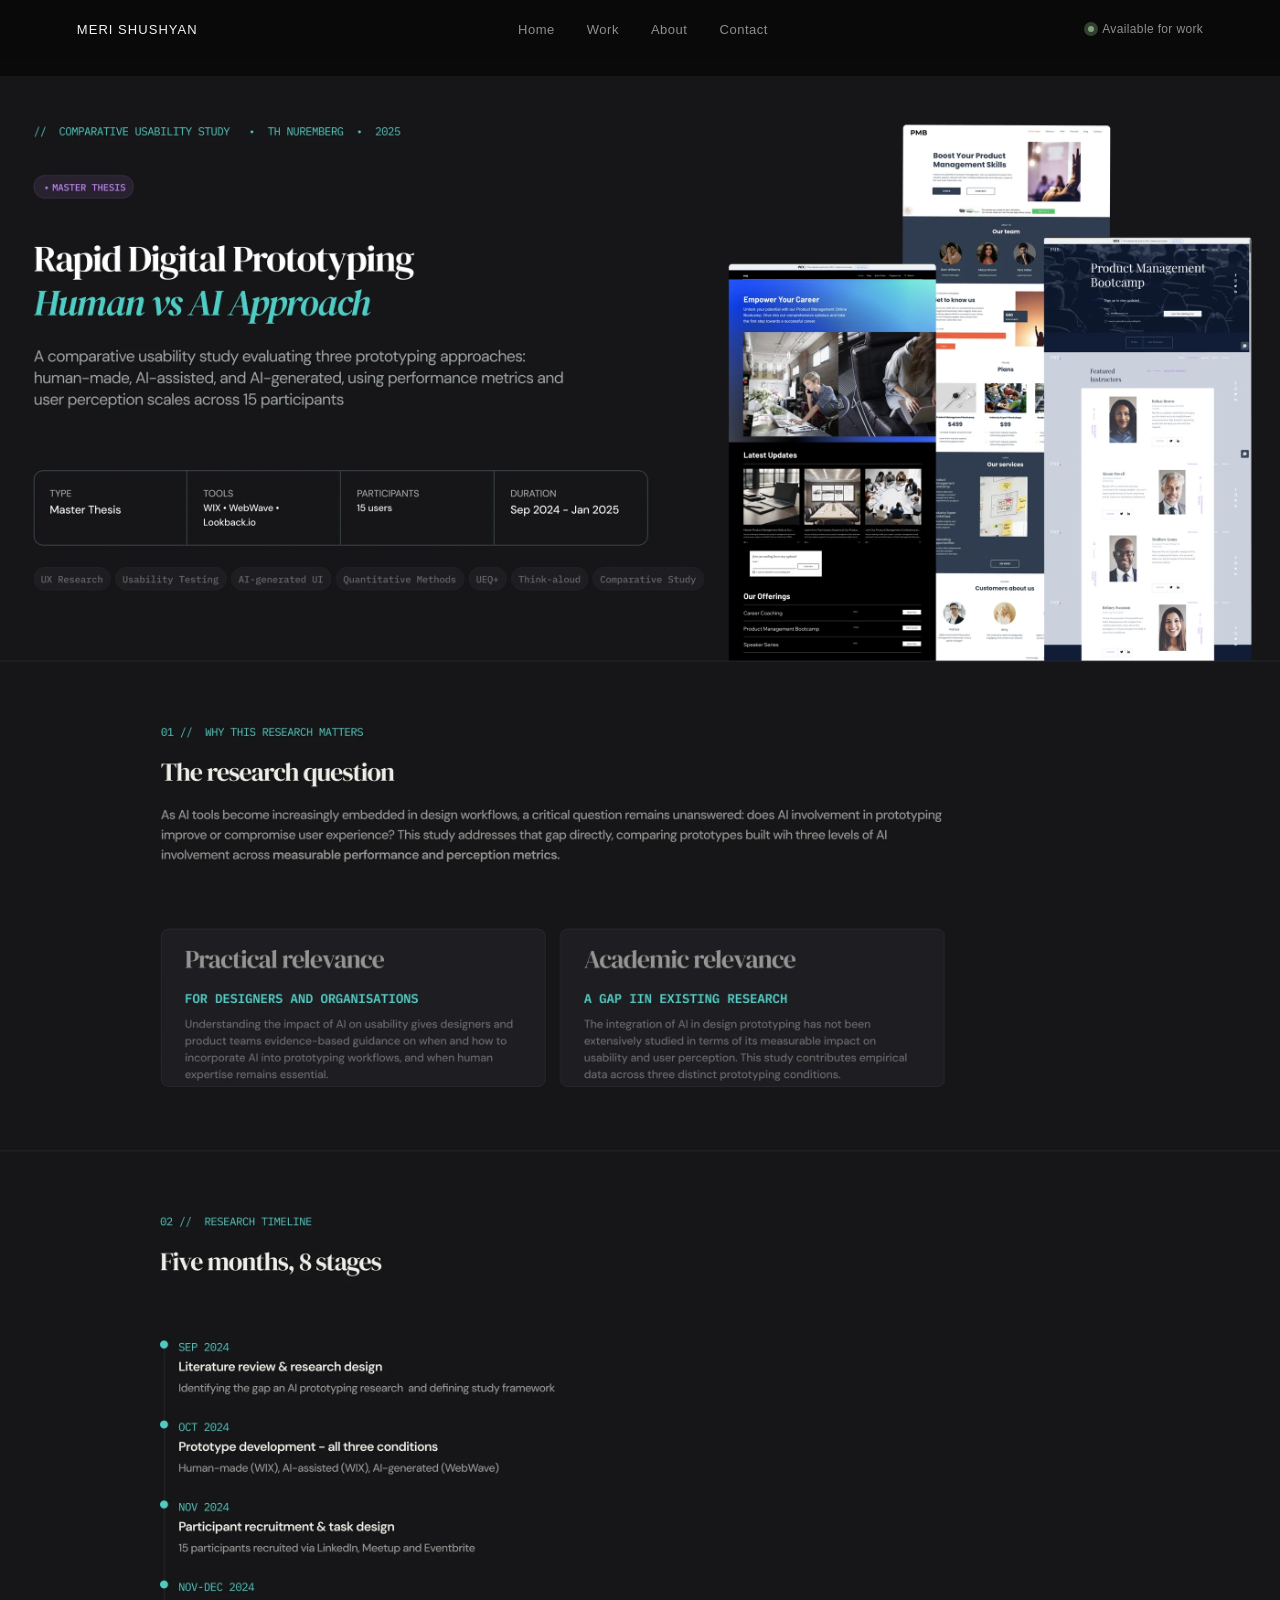
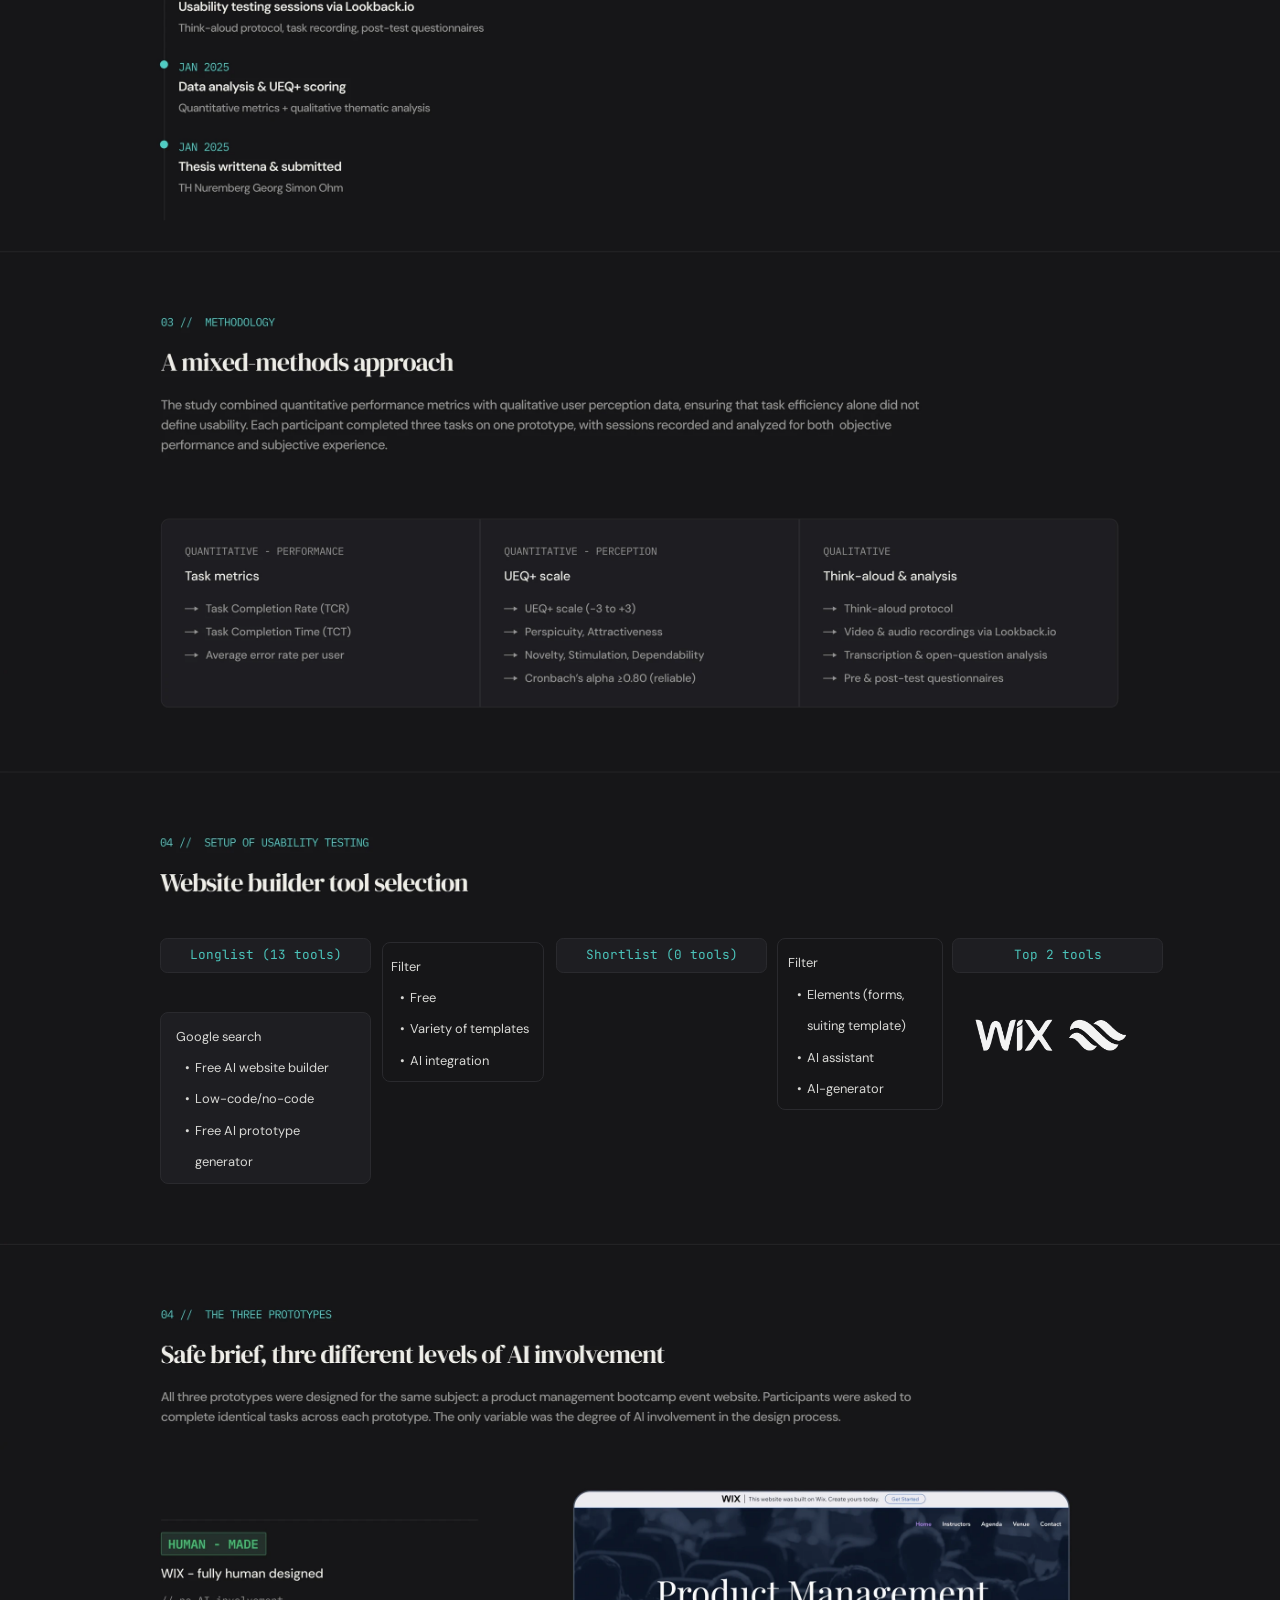
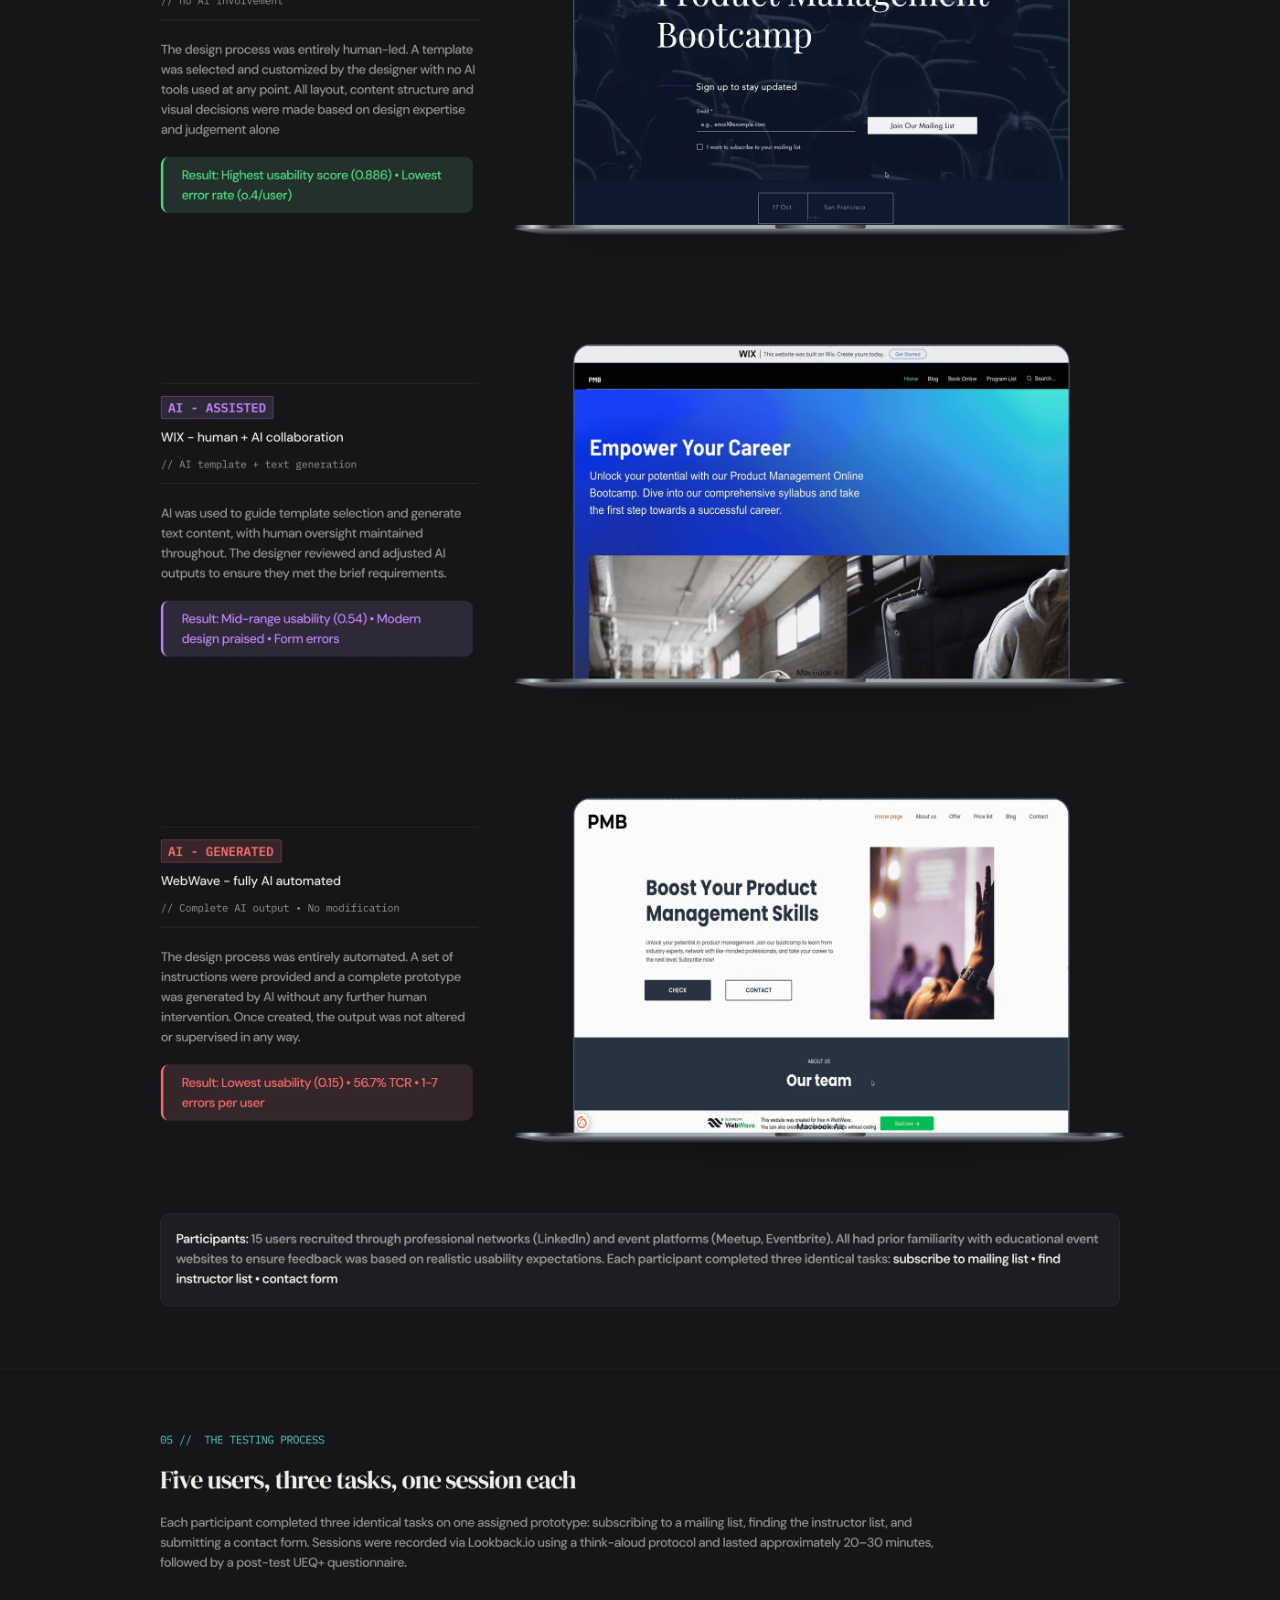
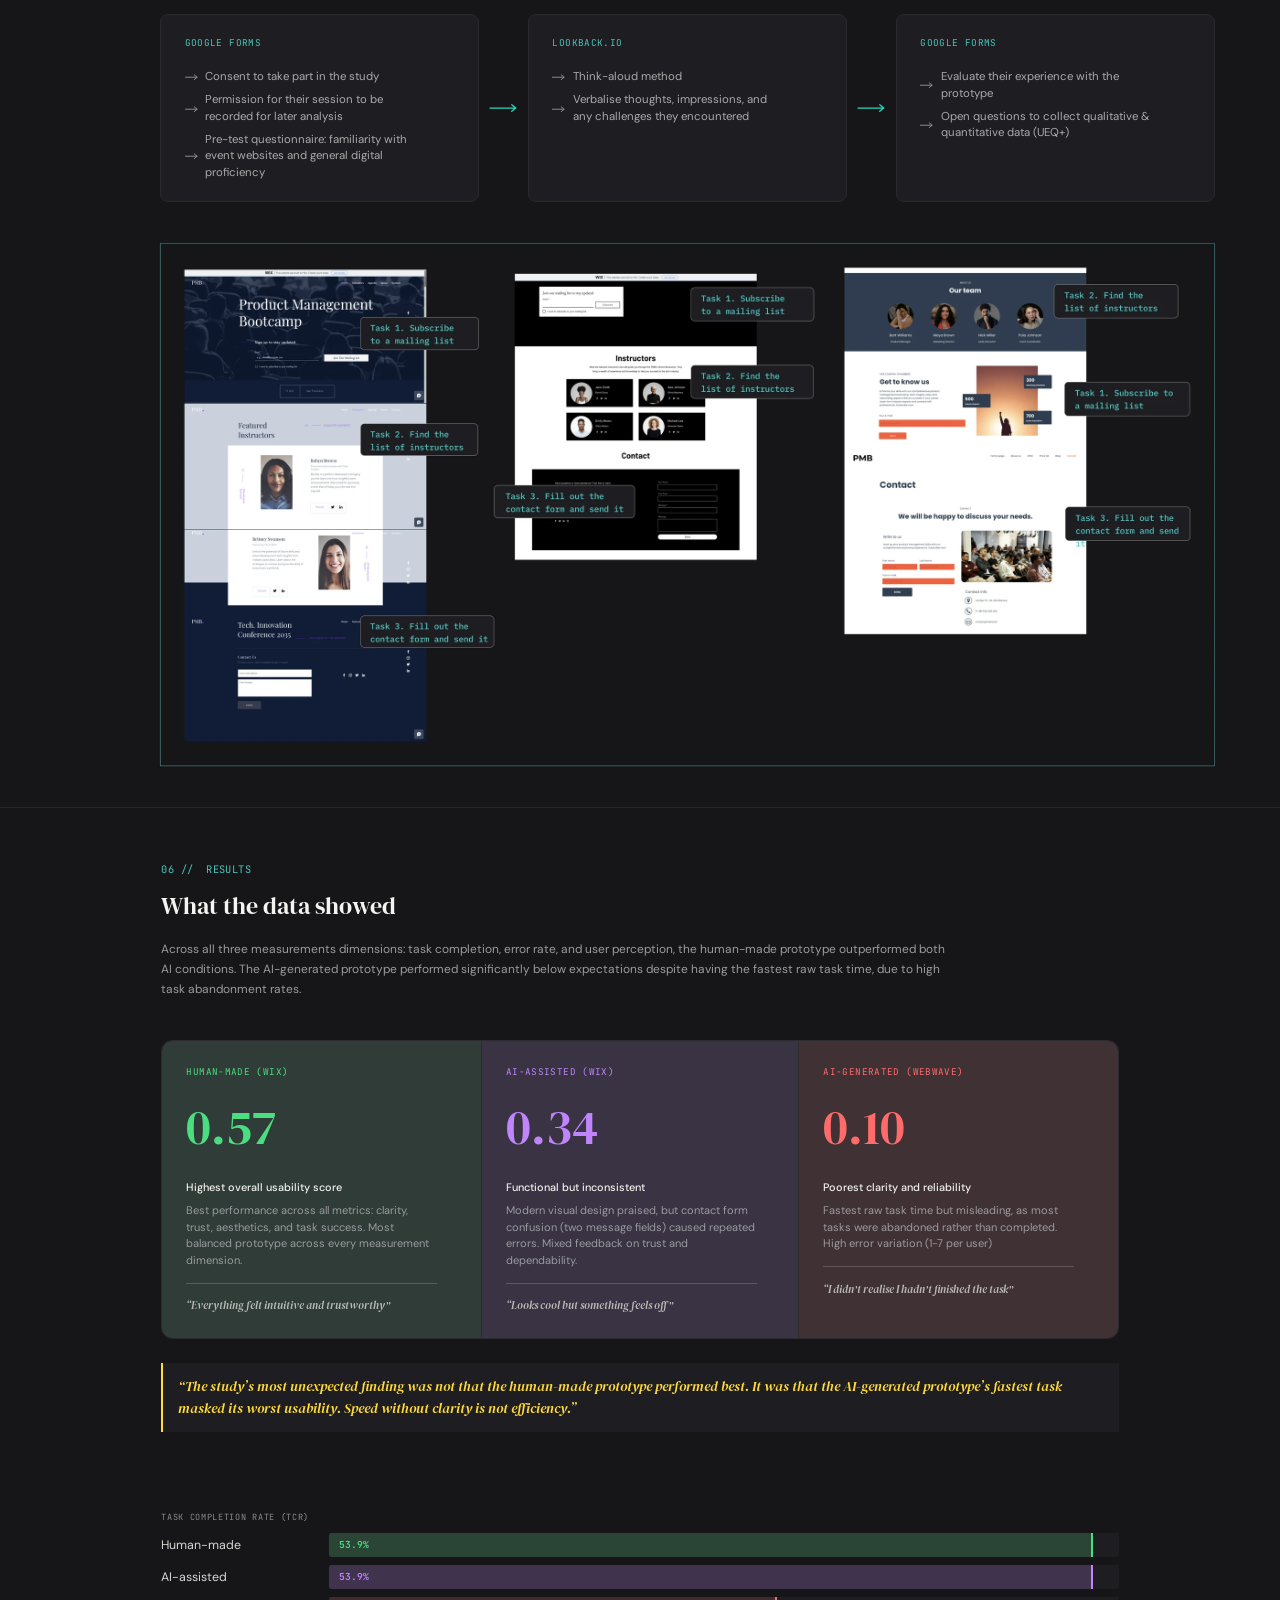
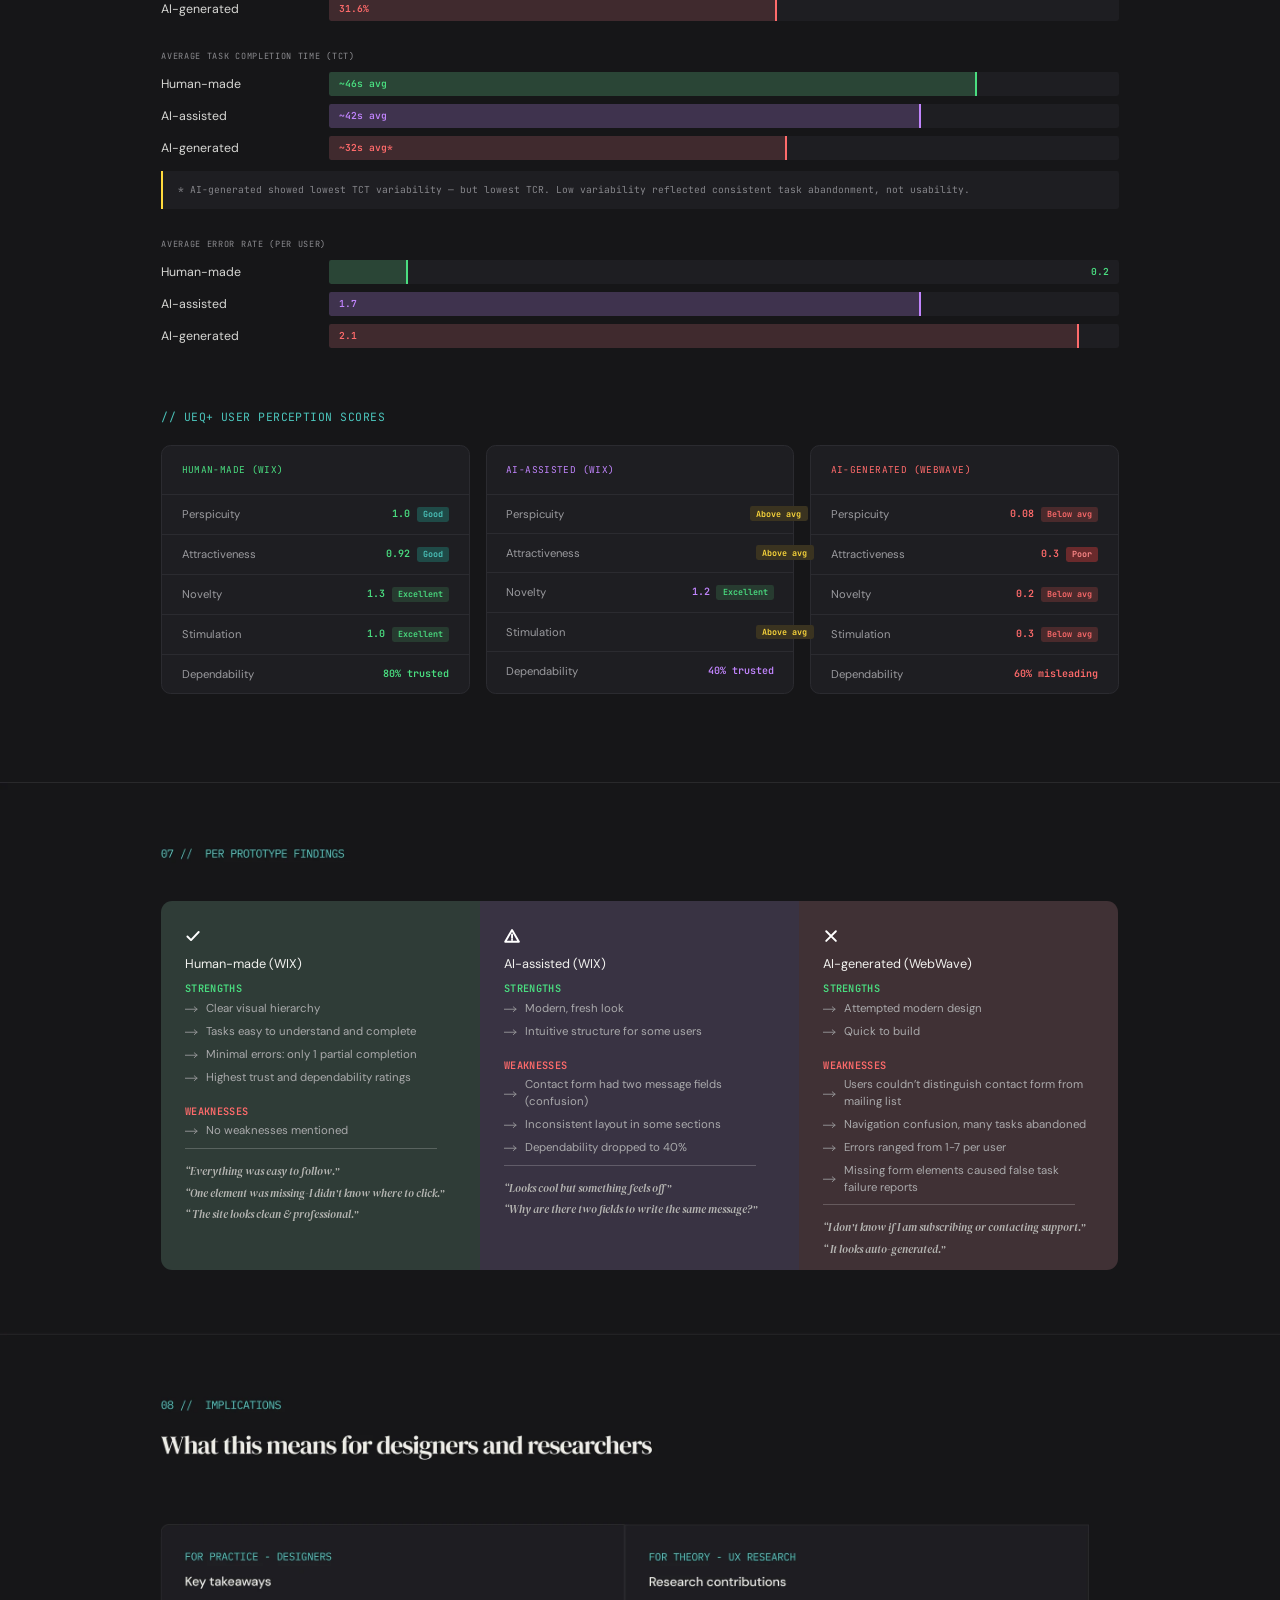
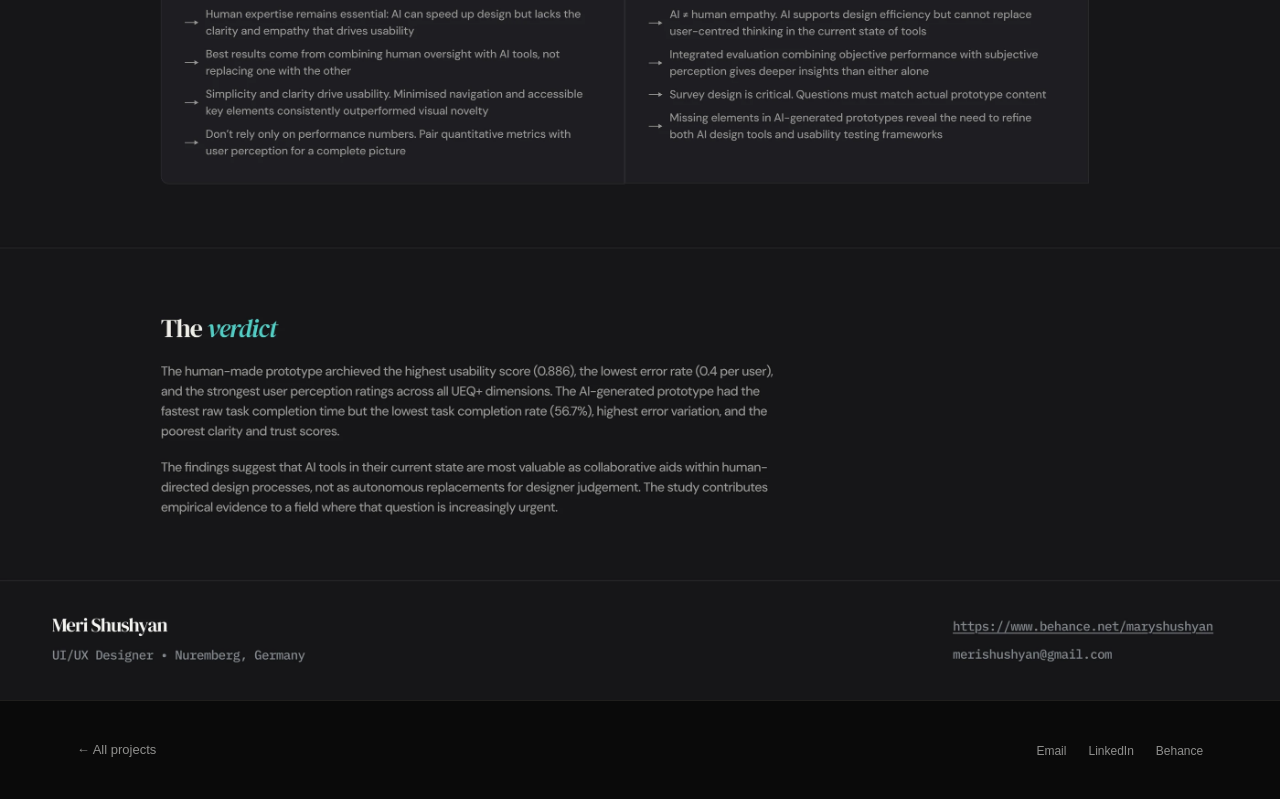
==== commit d3a91761: "Add files via upload" ====
--- a/case-ai-thesis.html
+++ b/case-ai-thesis.html
@@ -46,10 +46,8 @@
     <img class="a logo" style="--x:1205;--y:120;--w:200;--h:55;--d:8.2" src="assets/cases/tool-logos.webp" alt="Wix and WebWave" loading="lazy">
   </div>
   <img src="assets/cases/thesis-s1-00.webp" width="2800" height="439" alt="" loading="lazy" decoding="async">
-<section class="proto-block">
-    <div class="proto-frame"><iframe src="https://embed.figma.com/proto/Vt1o4yBqwybNFSAxaYetv8/Master-thesis-project?node-id=405-6334&viewport=-1845%2C-574%2C0.11&scaling=min-zoom&content-scaling=fixed&page-id=0%3A1&embed-host=share&hide-ui=1&hotspot-hints=0" title="Master thesis prototype" loading="lazy" allowfullscreen></iframe></div>
-    <a class="proto-open" href="https://www.figma.com/proto/Vt1o4yBqwybNFSAxaYetv8/Master-thesis-project?node-id=405-6334&page-id=0%3A1&scaling=min-zoom&content-scaling=fixed" target="_blank" rel="noopener">Open prototype in Figma ↗</a>
-  </section>
+  <img src="assets/cases/thesis-sp-00.webp" width="2800" height="2400" alt="" loading="lazy" decoding="async">
+  <img src="assets/cases/thesis-sp-01.webp" width="2800" height="557" alt="" loading="lazy" decoding="async">
   <img src="assets/cases/thesis-s2-00.webp" width="2800" height="858" alt="" loading="lazy" decoding="async">
   <div class="blk sx" style="--h:290" data-seq>
     <div class="a card card--t" style="--x:199;--y:34;--w:396;--h:234;--d:0"><h5>GOOGLE FORMS</h5><ul class="al"><li style="--i:1"><svg viewBox="0 0 17 8"><path d="M0 4h15M11.5 1l3.5 3-3.5 3"/></svg><span>Consent to take part in the study</span></li><li style="--i:2"><svg viewBox="0 0 17 8"><path d="M0 4h15M11.5 1l3.5 3-3.5 3"/></svg><span>Permission for their session to be recorded for later analysis</span></li><li style="--i:3"><svg viewBox="0 0 17 8"><path d="M0 4h15M11.5 1l3.5 3-3.5 3"/></svg><span>Pre-test questionnaire: familiarity with event websites and general digital proficiency</span></li></ul></div>
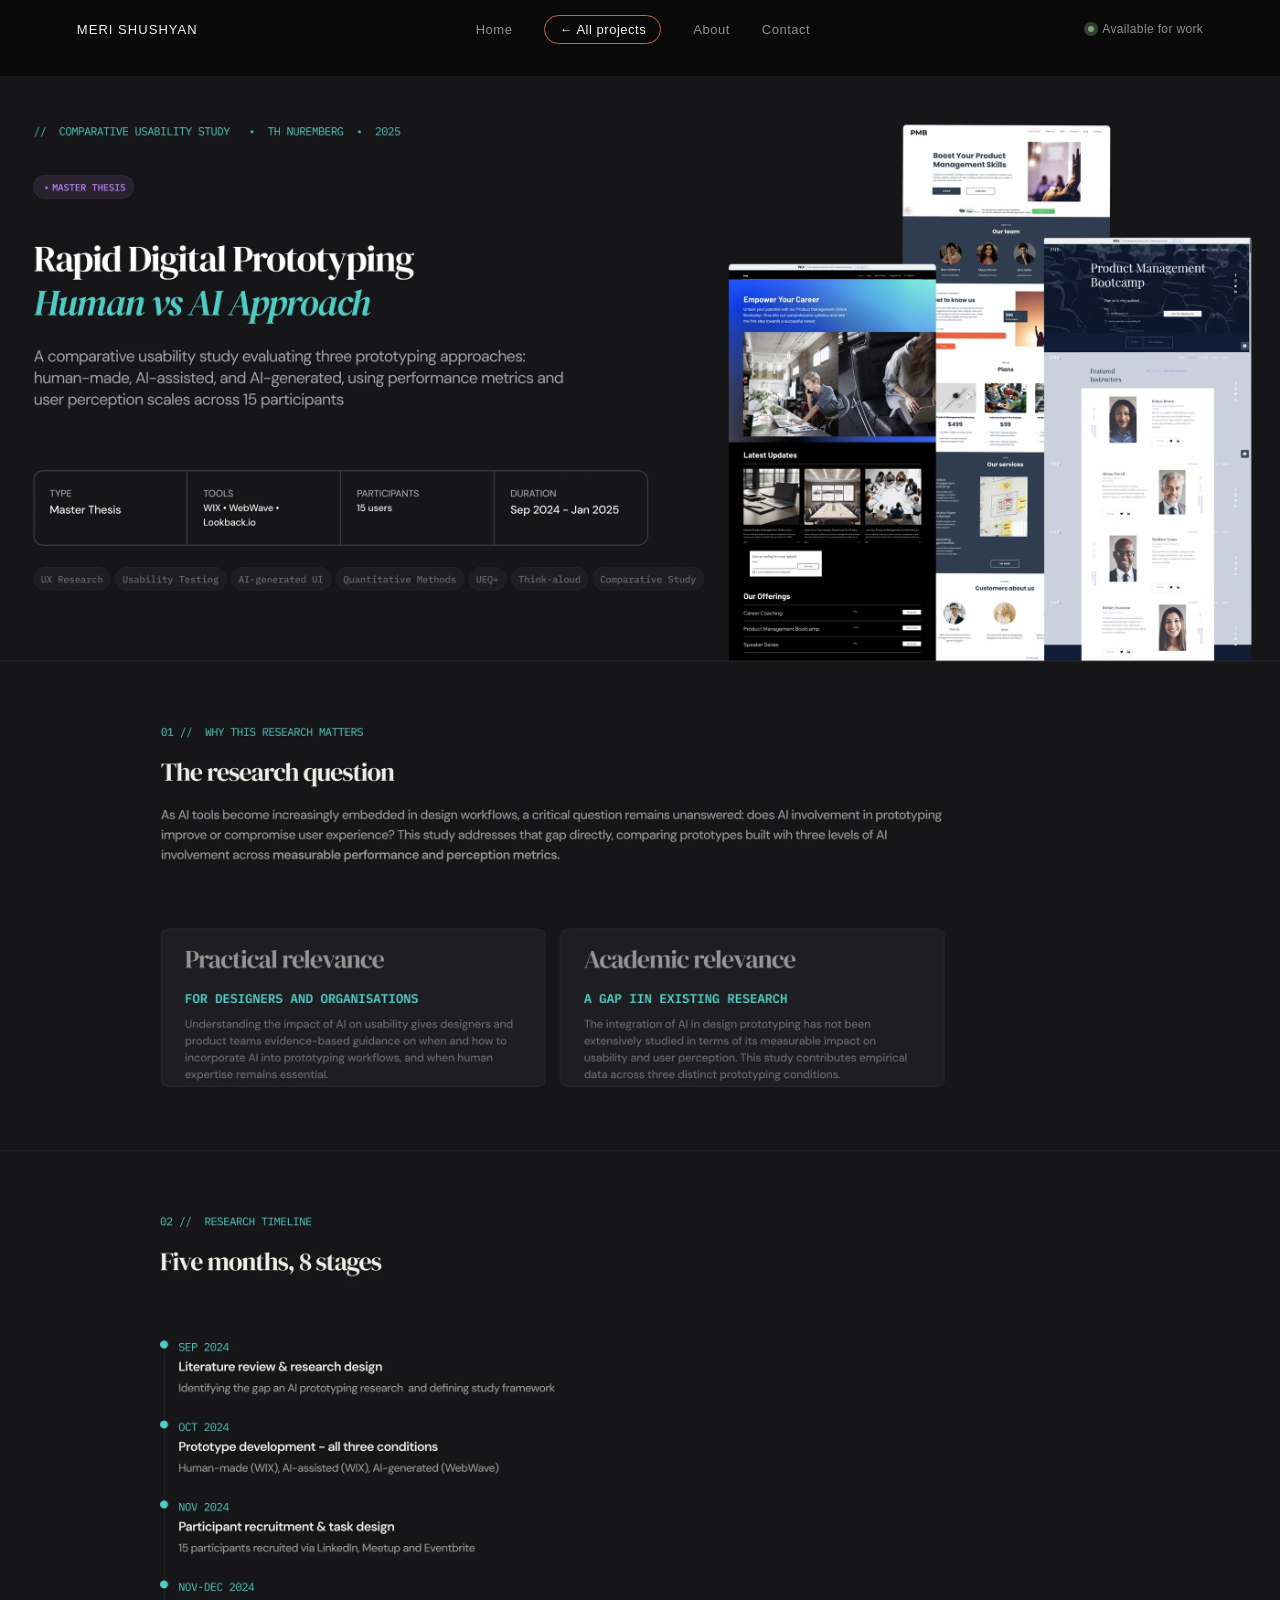
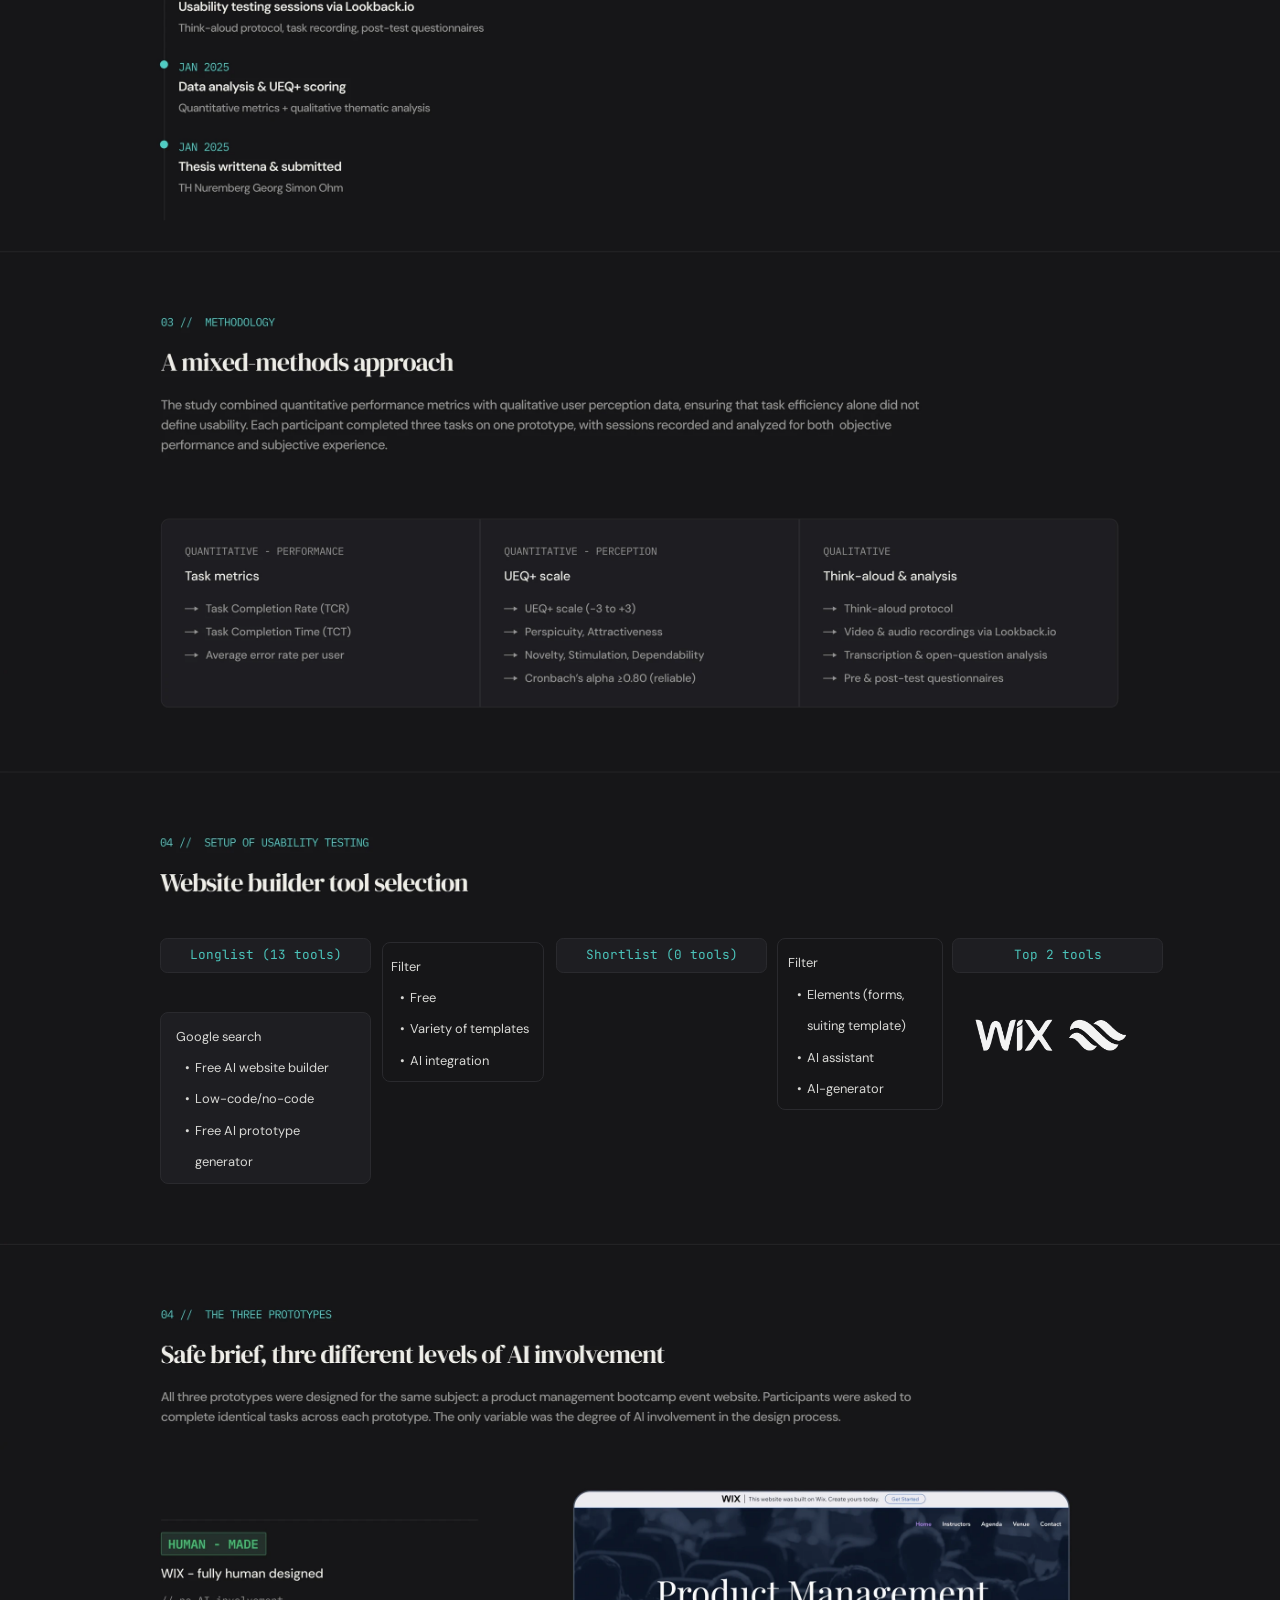
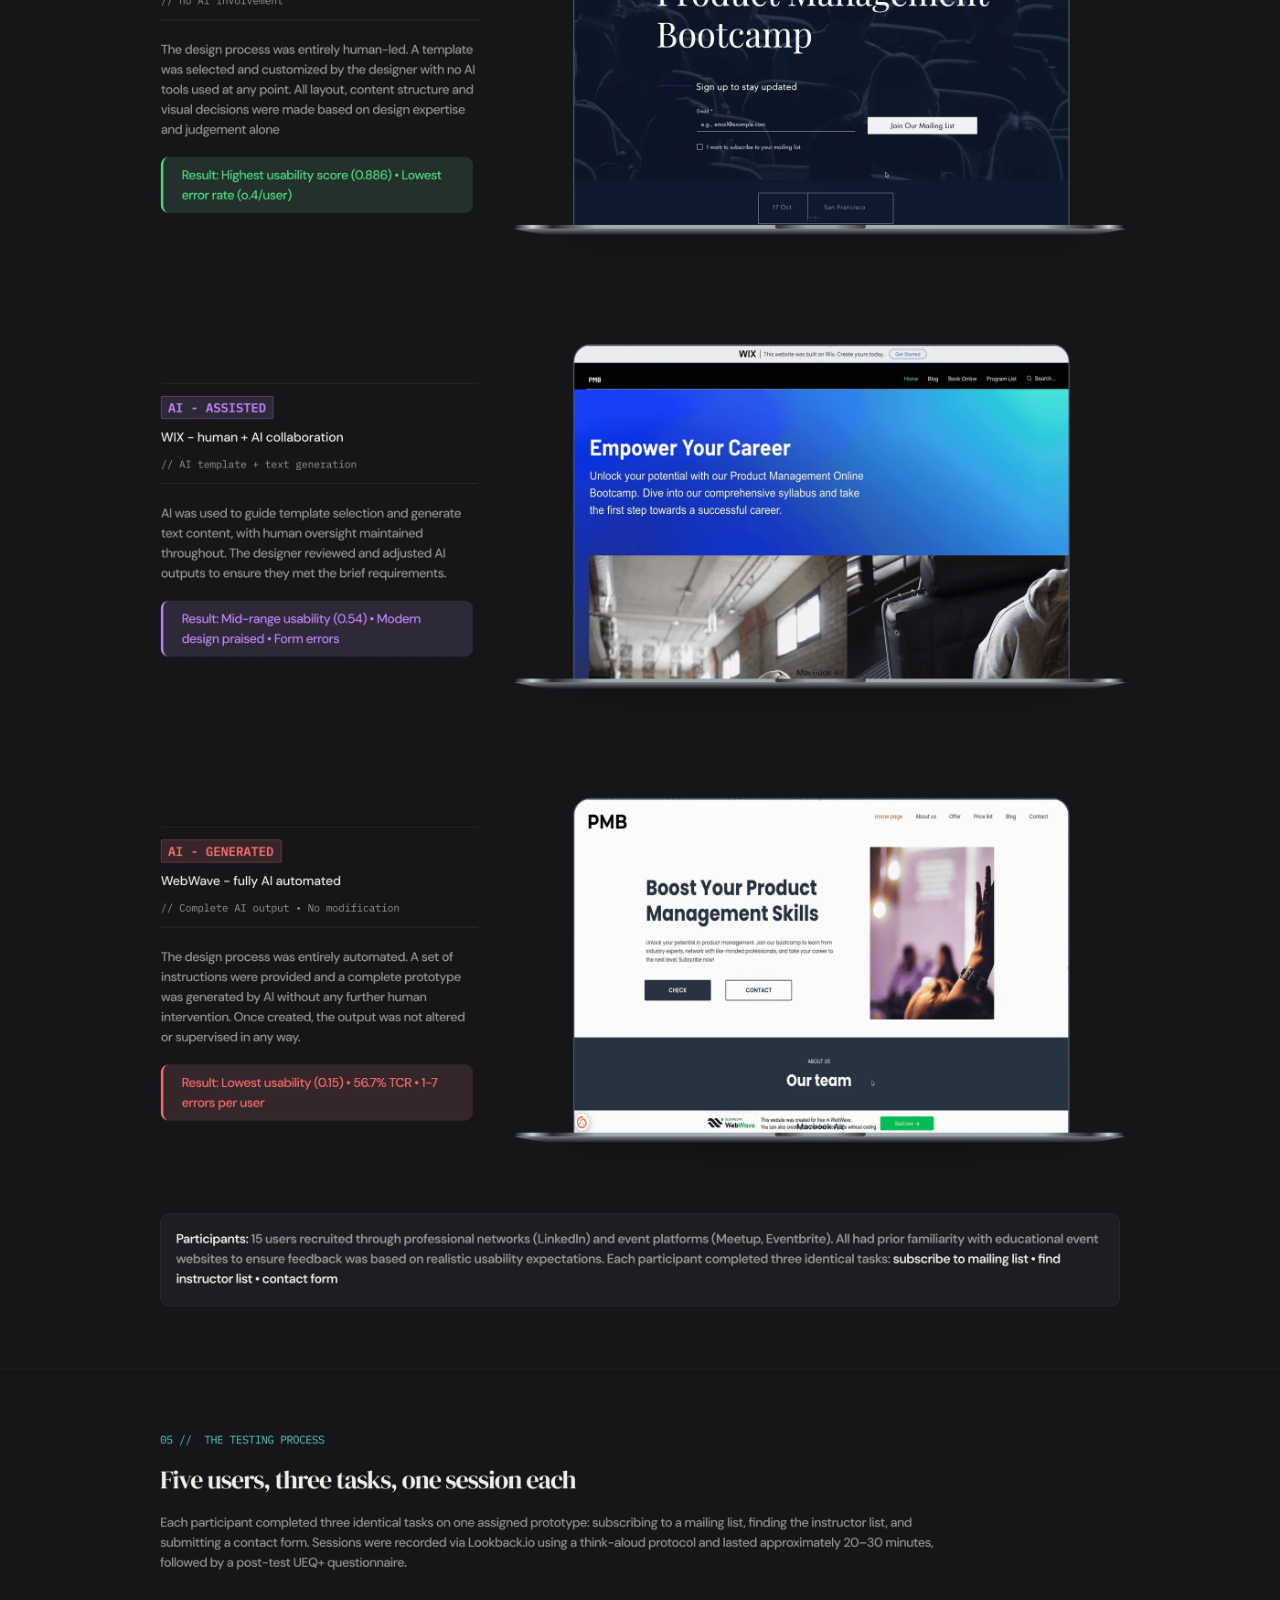
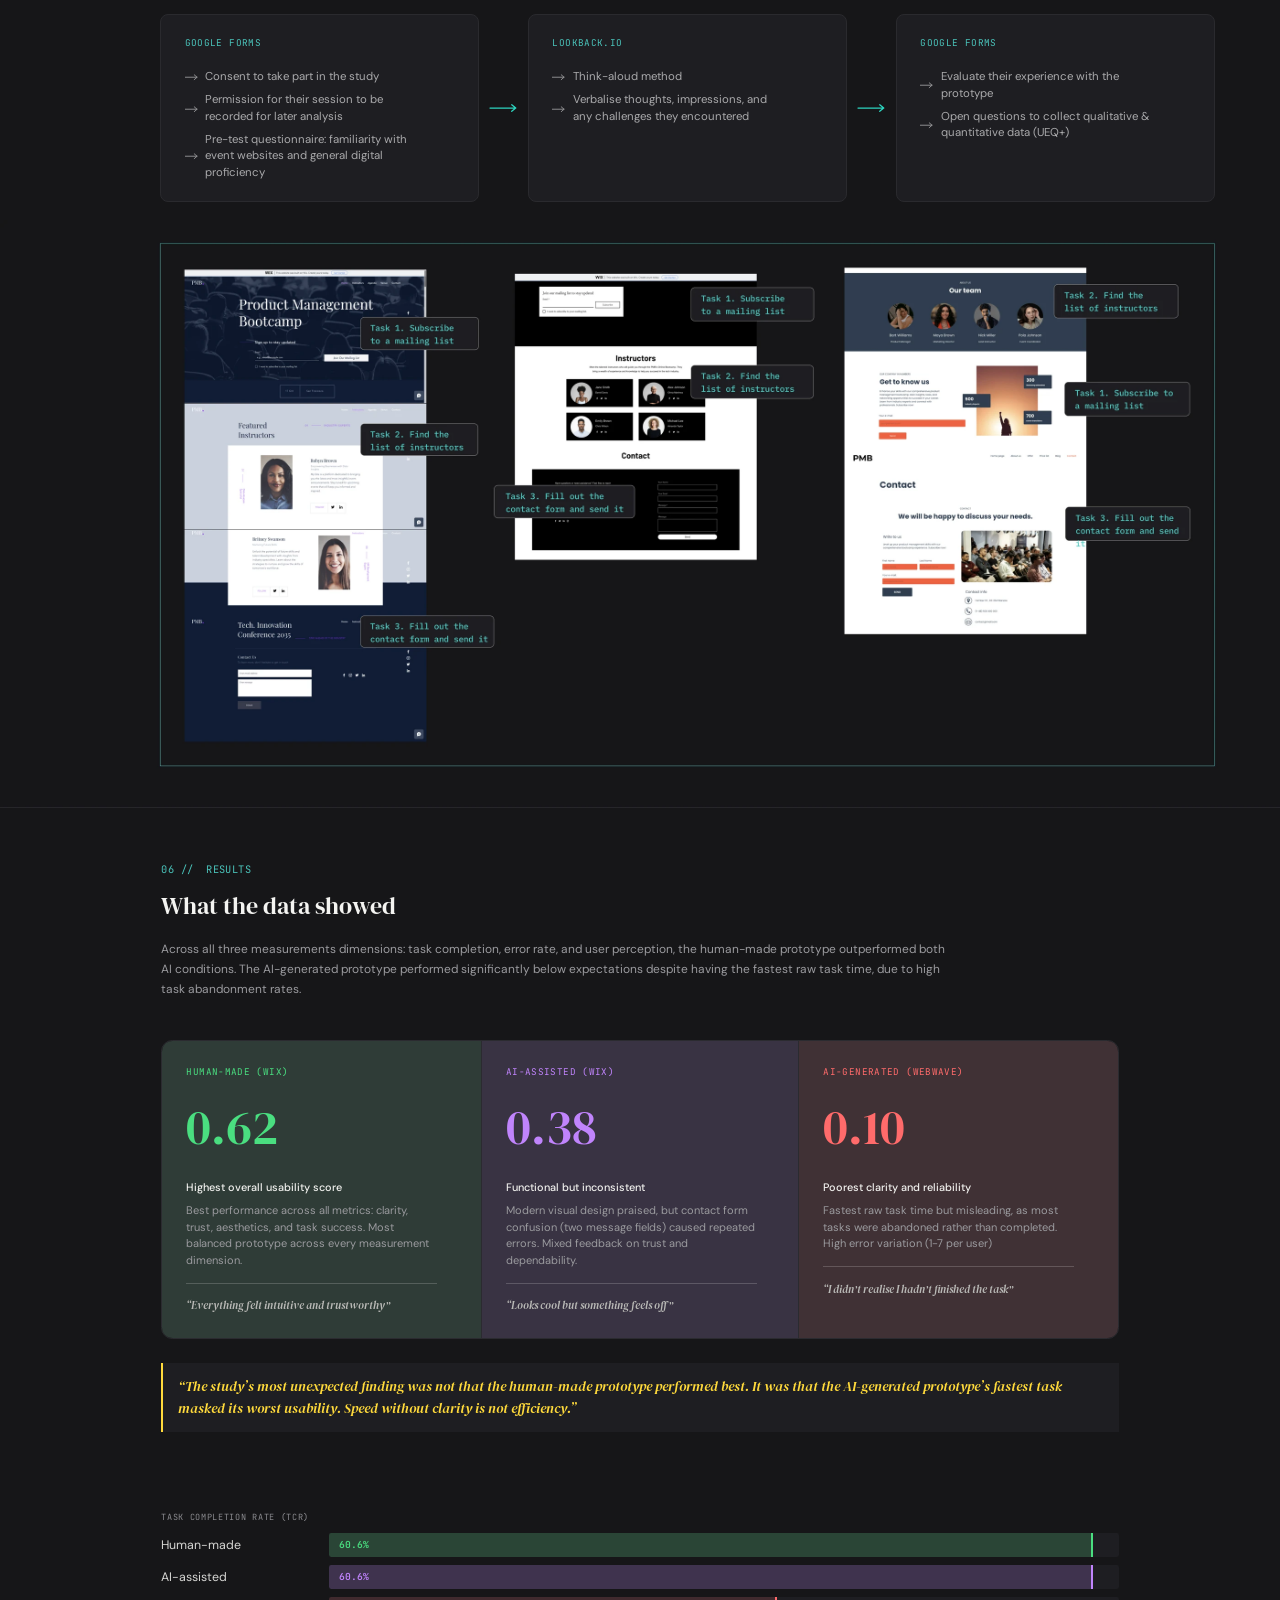
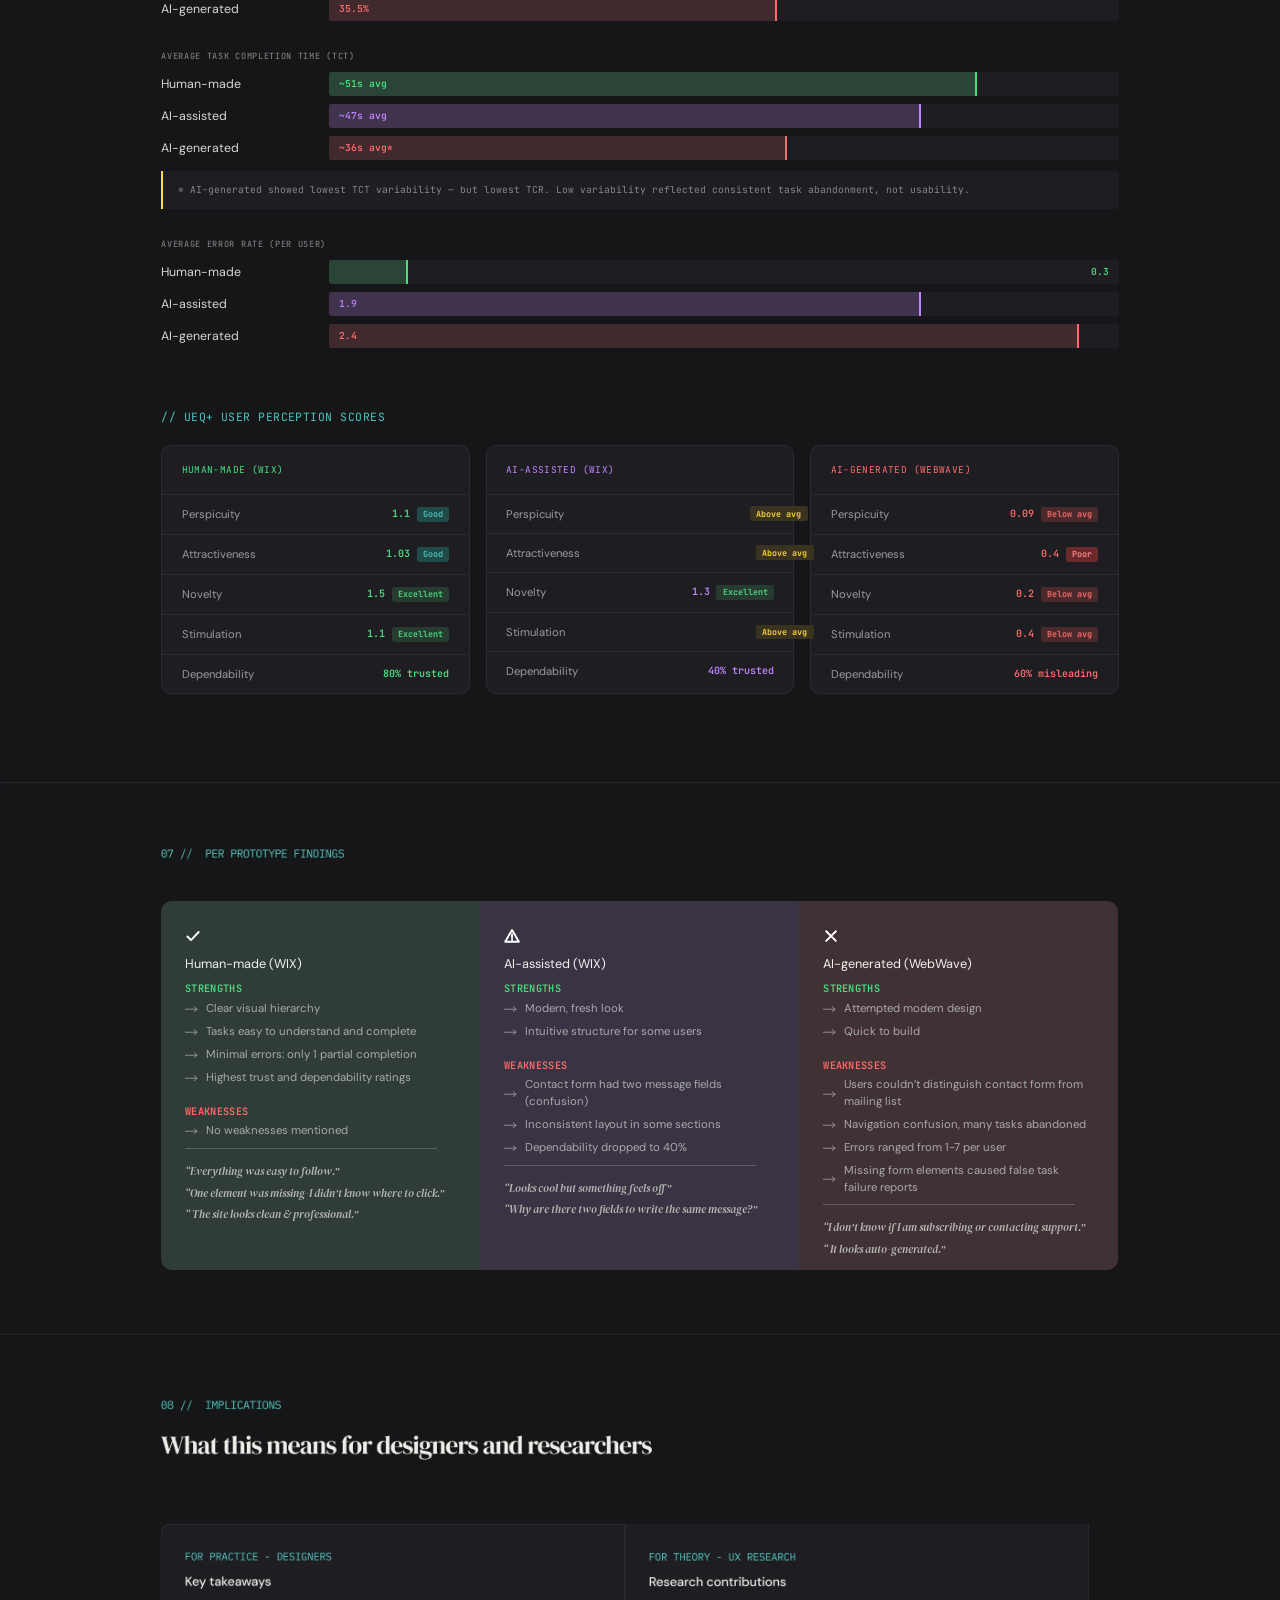
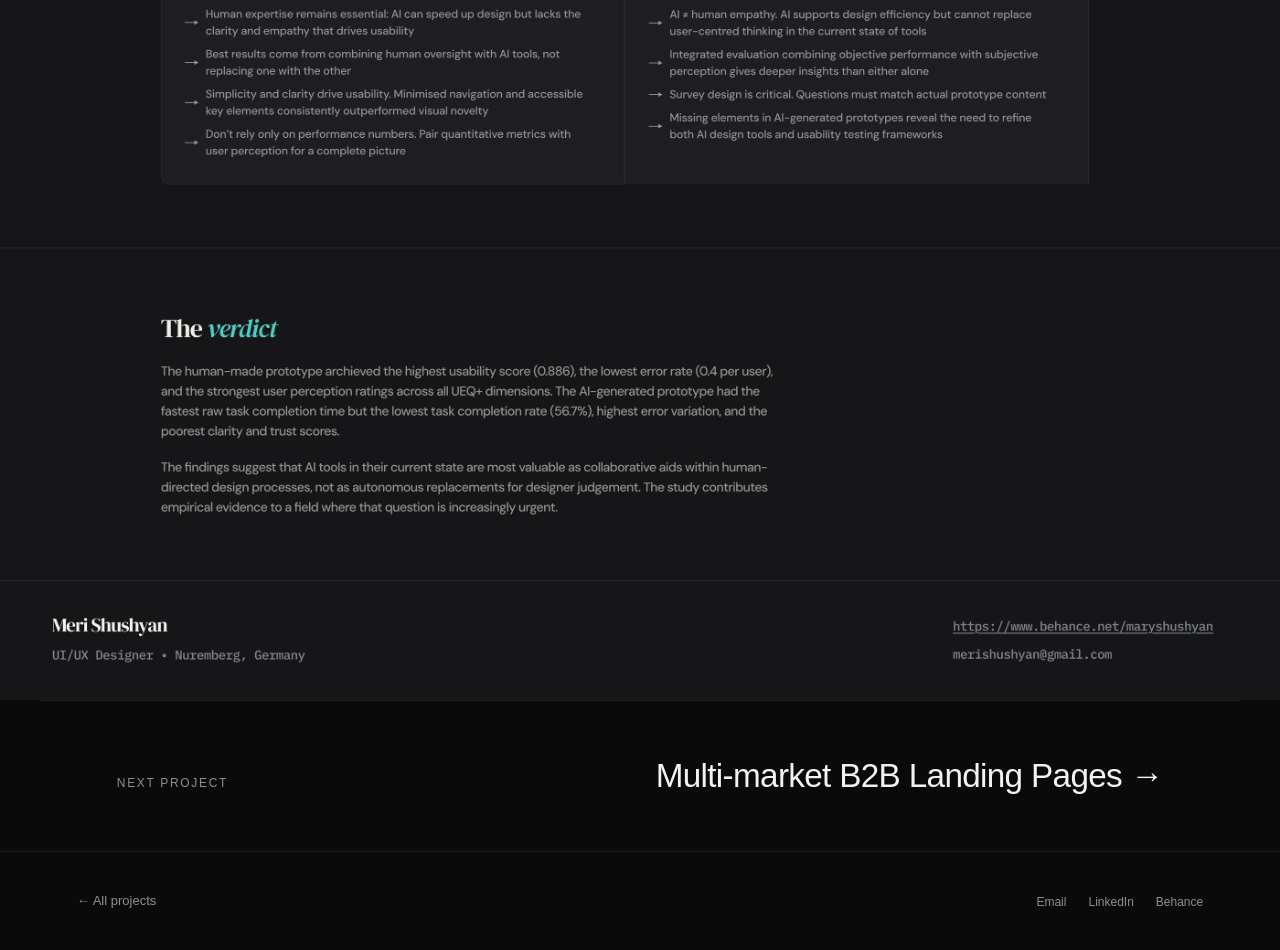
==== commit 9f395581: "Add files via upload" ====
--- a/case-ai-thesis.html
+++ b/case-ai-thesis.html
@@ -3,7 +3,7 @@
 <head>
 <meta charset="UTF-8">
 <meta name="viewport" content="width=device-width, initial-scale=1.0">
-<title>AI vs. Human Prototyping — Meri Shushyan</title>
+<title>Rapid Prototyping. AI vs Human Approach. A Comparative Usability Study · Meri Shushyan</title>
 <link rel="stylesheet" href="styles.css">
 </head>
 <body>
@@ -12,7 +12,7 @@
   <a href="index.html" class="nav__logo">MERI SHUSHYAN</a>
   <ul class="nav__links">
     <li><a href="index.html">Home</a></li>
-    <li><a href="index.html#work">Work</a></li>
+    <li><a href="index.html#work" class="nav__all">← All projects</a></li>
     <li><a href="index.html#about">About</a></li>
     <li><a href="index.html#contact">Contact</a></li>
   </ul>
@@ -122,6 +122,8 @@
   <img src="assets/cases/thesis-s5-00.webp" width="2800" height="2117" alt="" loading="lazy" decoding="async">
 </main>
 
+<div class="case-next"><span>Next project</span><a href="case-b2b-landing.html">Multi-market B2B Landing Pages →</a></div>
+
 <footer class="site-footer">
   <a href="index.html#work" style="color:var(--ink-soft);text-decoration:none;font-size:13px;">← All projects</a>
   <ul class="footer-links">
--- a/styles.css
+++ b/styles.css
@@ -966,3 +966,136 @@
 .case-stack .live .lv,.case-stack .live img.nt{ position:absolute; left:calc(var(--x)/4189*100%); top:calc(var(--y)/3601*100%); width:calc(var(--w)/4189*100%); height:calc(var(--h)/3601*100%); max-width:none; }
 .case-stack .live .lv{ object-fit:cover; border-radius:9.4% / 4.4%; background:#f6f1f5; }
 .case-stack .live img.nt{ pointer-events:none; }
+
+/* hero greeting */
+.hc__hey{ font-family:'DM Serif Display',serif; font-weight:400; font-size:clamp(36px,3.8vw,54px); line-height:1.02; letter-spacing:-.01em; color:var(--ink); margin-bottom:16px; }
+.hc__hey em{ font-style:italic; color:var(--clay); }
+/* work rows */
+.row__main{ display:flex; flex-direction:column; min-width:0; }
+.row__ev{ margin-top:10px; font-size:13.5px; line-height:1.45; color:var(--ink-soft); transition:color .3s ease; max-width:none; white-space:nowrap; }
+.row__tags{ display:flex; flex-wrap:wrap; gap:8px; margin-top:12px; }
+.row__tag{ display:inline-block; font-size:12px; letter-spacing:.03em; color:var(--ink-soft); border:1px solid #2c2b29; border-radius:99px; padding:3px 12px; transition:color .3s ease, border-color .3s ease; }
+.row.is-hover .row__tag{ color:var(--clay); border-color:var(--clay); }
+.row.is-hover .row__ev{ color:var(--ink); }
+.row.is-dim .row__tag{ color:#2E2D2B; border-color:#1d1c1a; }
+.row.is-dim .row__ev{ color:#2E2D2B; }
+.row a{ align-items:flex-start; }
+.row__meta{ padding-top:14px; }
+/* three chapters */
+.chapters{ margin-top:56px; display:grid; grid-template-columns:repeat(3,1fr); gap:1px; background:var(--line); border-top:1px solid var(--line); border-bottom:1px solid var(--line); }
+.chap{ background:var(--bg); padding:34px 28px 32px; display:flex; flex-direction:column; gap:14px; }
+.chap__n{ font-size:11px; letter-spacing:.16em; color:var(--clay); }
+.chap__t{ font-size:clamp(28px,2.8vw,40px); font-weight:500; letter-spacing:-0.02em; line-height:1.05; }
+.chap__t em{ font-style:normal; color:var(--clay); }
+.chap__p{ font-size:14.5px; line-height:1.6; color:var(--ink-soft); }
+.chap__tags{ display:flex; flex-wrap:wrap; gap:8px; margin-top:auto; padding-top:10px; }
+@media (max-width:860px){ .chapters{ grid-template-columns:1fr; } }
+/* skills panel */
+.sh__panel{ min-height:440px; }
+@media (max-width:560px){ .sh__panel{ min-height:620px; } .sh__items{ grid-template-columns:1fr; } }
+/* case pages */
+.nav__all{ color:var(--ink) !important; border:1px solid var(--clay); border-radius:99px; padding:6px 14px; }
+.nav__all:hover{ background:var(--clay); color:var(--bg) !important; }
+.case-next{ display:flex; justify-content:space-between; align-items:baseline; gap:24px; max-width:1200px; margin:0 auto; padding:56px 6vw; border-top:1px solid var(--line); }
+.case-next span{ font-size:12px; letter-spacing:.14em; text-transform:uppercase; color:var(--ink-soft); }
+.case-next a{ font-size:clamp(20px,2.6vw,34px); font-weight:500; letter-spacing:-.02em; color:var(--ink); text-decoration:none; transition:color .3s; }
+.case-next a:hover{ color:var(--clay); }
+@media (max-width:860px){ .row a{ flex-direction:column; gap:10px; } .row__meta{ padding-top:0; white-space:normal; text-align:left; } .row__ev{ white-space:normal; } }
+
+/* ---- round 3 ---- */
+/* hero: more air between the name marquee and the photo */
+.hero--vc .hx__row--fill{ top:17%; } .hero--vc .hx__row--line{ top:33%; }
+.hero--vc .hx__meta{ bottom:64px; }
+/* bigger hover screenshots (1600x732) */
+.preview{ width:720px; height:329px; border-radius:16px; }
+/* work rows: details live under company + year */
+.row__side{ flex:0 0 auto; display:flex; flex-direction:column; align-items:flex-end; text-align:right; gap:8px; max-width:360px; }
+.row__side .row__meta{ padding-top:14px; text-align:right; white-space:nowrap; }
+.row__side .row__ev{ margin-top:0; max-width:none; white-space:normal; font-size:13px; line-height:1.5; }
+.row__now{ display:inline-flex; align-items:center; gap:8px; font-size:12px; letter-spacing:.03em; color:var(--clay); border:1px solid var(--clay); border-radius:99px; padding:4px 12px; margin-top:2px; }
+.row__now i{ width:6px; height:6px; border-radius:50%; background:var(--clay); box-shadow:0 0 0 0 rgba(193,104,77,.6); animation:nowpulse 2.2s ease-out infinite; }
+@keyframes nowpulse{ 0%{ box-shadow:0 0 0 0 rgba(193,104,77,.55);} 80%,100%{ box-shadow:0 0 0 8px rgba(193,104,77,0);} }
+.row.is-dim .row__now{ color:#2E2D2B; border-color:#1d1c1a; } .row.is-dim .row__now i{ background:#2E2D2B; animation:none; }
+@media (prefers-reduced-motion:reduce){ .row__now i{ animation:none; } }
+@media (max-width:860px){ .row__side{ align-items:flex-start; text-align:left; max-width:none; } .row__side .row__meta{ text-align:left; padding-top:0; white-space:normal; } .preview{ display:none; } }
+/* sound toggle */
+.snd{ margin-left:24px; display:inline-flex; align-items:center; gap:8px; background:none; border:0; color:var(--ink-dim); font:inherit; font-size:12px; letter-spacing:.04em; cursor:pointer; padding:0; transition:color .3s ease; }
+.snd:hover, .snd[aria-pressed="true"]{ color:var(--ink-soft); }
+.snd__dot{ width:6px; height:6px; border-radius:50%; background:var(--ink-dim); transition:background .3s ease; }
+.snd[aria-pressed="true"] .snd__dot{ background:var(--clay); }
+.sec__head .sec__sub{ margin-left:auto; }
+.sh__panel{ min-height:520px; }
+
+@media (max-height:820px) and (min-width:861px){ .hero--vc .hx__row--fill{ top:9%; } .hero--vc .hx__row--line{ top:28%; } .hero--vc .hx__meta{ bottom:44px; } }
+
+/* ---- round 4: story section (replaces the three boxes) ---- */
+.pv-label{ margin:56px 0 0; font-size:11px; letter-spacing:.16em; text-transform:uppercase; color:var(--clay); }
+.story{ margin-top:18px; border-top:1px solid var(--line); }
+.story__row{ display:grid; grid-template-columns:70px minmax(240px,1.05fr) 1.5fr; gap:24px; align-items:start; padding:40px 4px; border-bottom:1px solid var(--line); transition:padding-left .5s cubic-bezier(.16,1,.3,1); }
+.story__row:hover{ padding-left:16px; }
+.story__n{ font-size:11px; letter-spacing:.16em; color:var(--clay); padding-top:10px; }
+.story__t{ font-size:clamp(30px,4vw,56px); font-weight:500; letter-spacing:-0.02em; line-height:1.02; }
+.story__t em{ font-style:normal; color:var(--clay); }
+.story__b p{ font-size:15px; line-height:1.65; color:var(--ink-soft); max-width:54ch; }
+.story__tags{ display:flex; flex-wrap:wrap; gap:8px; margin-top:18px; }
+.story--b .story__row{ grid-template-columns:70px 1fr; }
+.story__s{ font-size:clamp(24px,2.7vw,38px) !important; font-weight:500; letter-spacing:-0.02em; line-height:1.3 !important; color:var(--ink) !important; max-width:30ch !important; }
+.story__s .hl{ background:var(--clay); color:var(--bg); border-radius:.16em; padding:0 .16em; }
+@media (max-width:860px){ .story__row{ grid-template-columns:1fr; gap:10px; padding:30px 0; } .story__row:hover{ padding-left:0; } .story--b .story__row{ grid-template-columns:1fr; } }
+.snd-style{ margin-left:16px; background:none; border:1px dashed var(--ink-dim); border-radius:99px; color:var(--ink-dim); font:inherit; font-size:11px; padding:2px 10px; cursor:pointer; }
+.snd-style:hover{ color:var(--ink-soft); border-color:var(--ink-soft); }
+
+/* round 5: smaller story titles */
+.story__t{ font-size:clamp(24px,2.7vw,38px); }
+.story__row{ padding:34px 4px; grid-template-columns:70px minmax(220px,.9fr) 1.6fr; }
+.story__n{ padding-top:6px; }
+
+/* ---- work rows: always-visible thumbnails (also the only preview on phones) ---- */
+.row__thumb{ flex:0 0 auto; order:-1; width:150px; height:69px; border-radius:8px; overflow:hidden; margin-right:28px; align-self:center; transition:opacity .3s ease; }
+.row__thumb img{ width:100%; height:100%; object-fit:cover; display:block; }
+.row.is-dim .row__thumb{ opacity:.25; }
+.row__main{ flex:1 1 auto; }
+@media (max-width:860px){ .row__thumb{ width:100%; max-width:420px; height:auto; aspect-ratio:1600/732; margin:0 0 6px; align-self:flex-start; } }
+/* smaller project titles so the thumbnails can be bigger */
+.row__title, .row__title-ghost{ font-size:clamp(22px,2.5vw,36px); }
+.row__thumb{ width:230px; height:105px; margin-right:4px; border-radius:10px; }
+@media (max-width:860px){ .row__thumb{ width:100%; max-width:460px; height:auto; } }
+
+/* ---- circle cursor (desktop with a mouse only) ---- */
+.cur{ position:fixed; left:0; top:0; z-index:99999; width:14px; height:14px; margin:-7px 0 0 -7px; border-radius:50%; background:#F2F2F0; mix-blend-mode:difference; pointer-events:none; opacity:0; display:flex; align-items:center; justify-content:center; transition:width .35s cubic-bezier(.19,1,.22,1), height .35s cubic-bezier(.19,1,.22,1), margin .35s cubic-bezier(.19,1,.22,1), background .3s ease, opacity .25s ease; will-change:transform; }
+.cur.is-on{ opacity:1; }
+.cur__t{ font-size:12px; letter-spacing:.06em; text-transform:uppercase; color:#0A0A0A; opacity:0; transition:opacity .2s ease; font-weight:500; }
+.cur.is-link{ width:52px; height:52px; margin:-26px 0 0 -26px; }
+.cur.is-view{ width:84px; height:84px; margin:-42px 0 0 -42px; mix-blend-mode:normal; background:#C1684D; }
+.cur.is-view.no-label{ width:56px; height:56px; margin:-28px 0 0 -28px; mix-blend-mode:difference; background:#F2F2F0; }
+.cur.is-view:not(.no-label) .cur__t{ opacity:1; }
+.cur.is-down{ transform-origin:center; }
+html.has-cur, html.has-cur *{ cursor:none !important; }
+@media (hover:none), (pointer:coarse){ .cur{ display:none; } }
+
+/* smaller cursor */
+.cur{ width:10px; height:10px; margin:-5px 0 0 -5px; }
+.cur.is-link{ width:34px; height:34px; margin:-17px 0 0 -17px; }
+.cur.is-view{ width:58px; height:58px; margin:-29px 0 0 -29px; }
+.cur.is-view.no-label{ width:38px; height:38px; margin:-19px 0 0 -19px; }
+.cur__t{ font-size:10px; letter-spacing:.08em; }
+
+/* hovered row: its small thumbnail steps aside while the big screenshot shows */
+.row.is-hover .row__thumb{ opacity:.06; }
+.preview{ transition:opacity .35s cubic-bezier(.19,1,.22,1), width .7s cubic-bezier(.33,1,.4,1), height .7s cubic-bezier(.33,1,.4,1); }
+
+/* toolkit: more compact */
+.sh{ gap:48px; }
+.sh__row{ padding:12px 4px; }
+.sh__label{ font-size:clamp(20px,2.1vw,28px); }
+.sh__panel{ min-height:290px; padding-top:8px; }
+.sh__items{ inset:8px 0 0 0; grid-template-columns:repeat(3,1fr); gap:0 22px; }
+.sh__items li{ font-size:clamp(13px,1.1vw,15px); padding:7px 0; line-height:1.35; }
+@media (max-width:980px){ .sh__panel{ min-height:300px; } }
+@media (max-width:560px){ .sh__panel{ min-height:330px; } .sh__items{ grid-template-columns:1fr 1fr; gap:0 16px; } .sh__items li{ font-size:13px; } }
+
+/* project subtitle (Behance names) */
+.row__sub{ display:block; margin-top:6px; font-size:clamp(14px,1.3vw,18px); letter-spacing:-0.005em; color:var(--ink-soft); transition:color .3s ease; }
+.row.is-dim .row__sub{ color:#2E2D2B; }
+.row.is-hover .row__sub{ color:var(--ink); }
+.row__title-wrap{ padding-bottom:2px; }
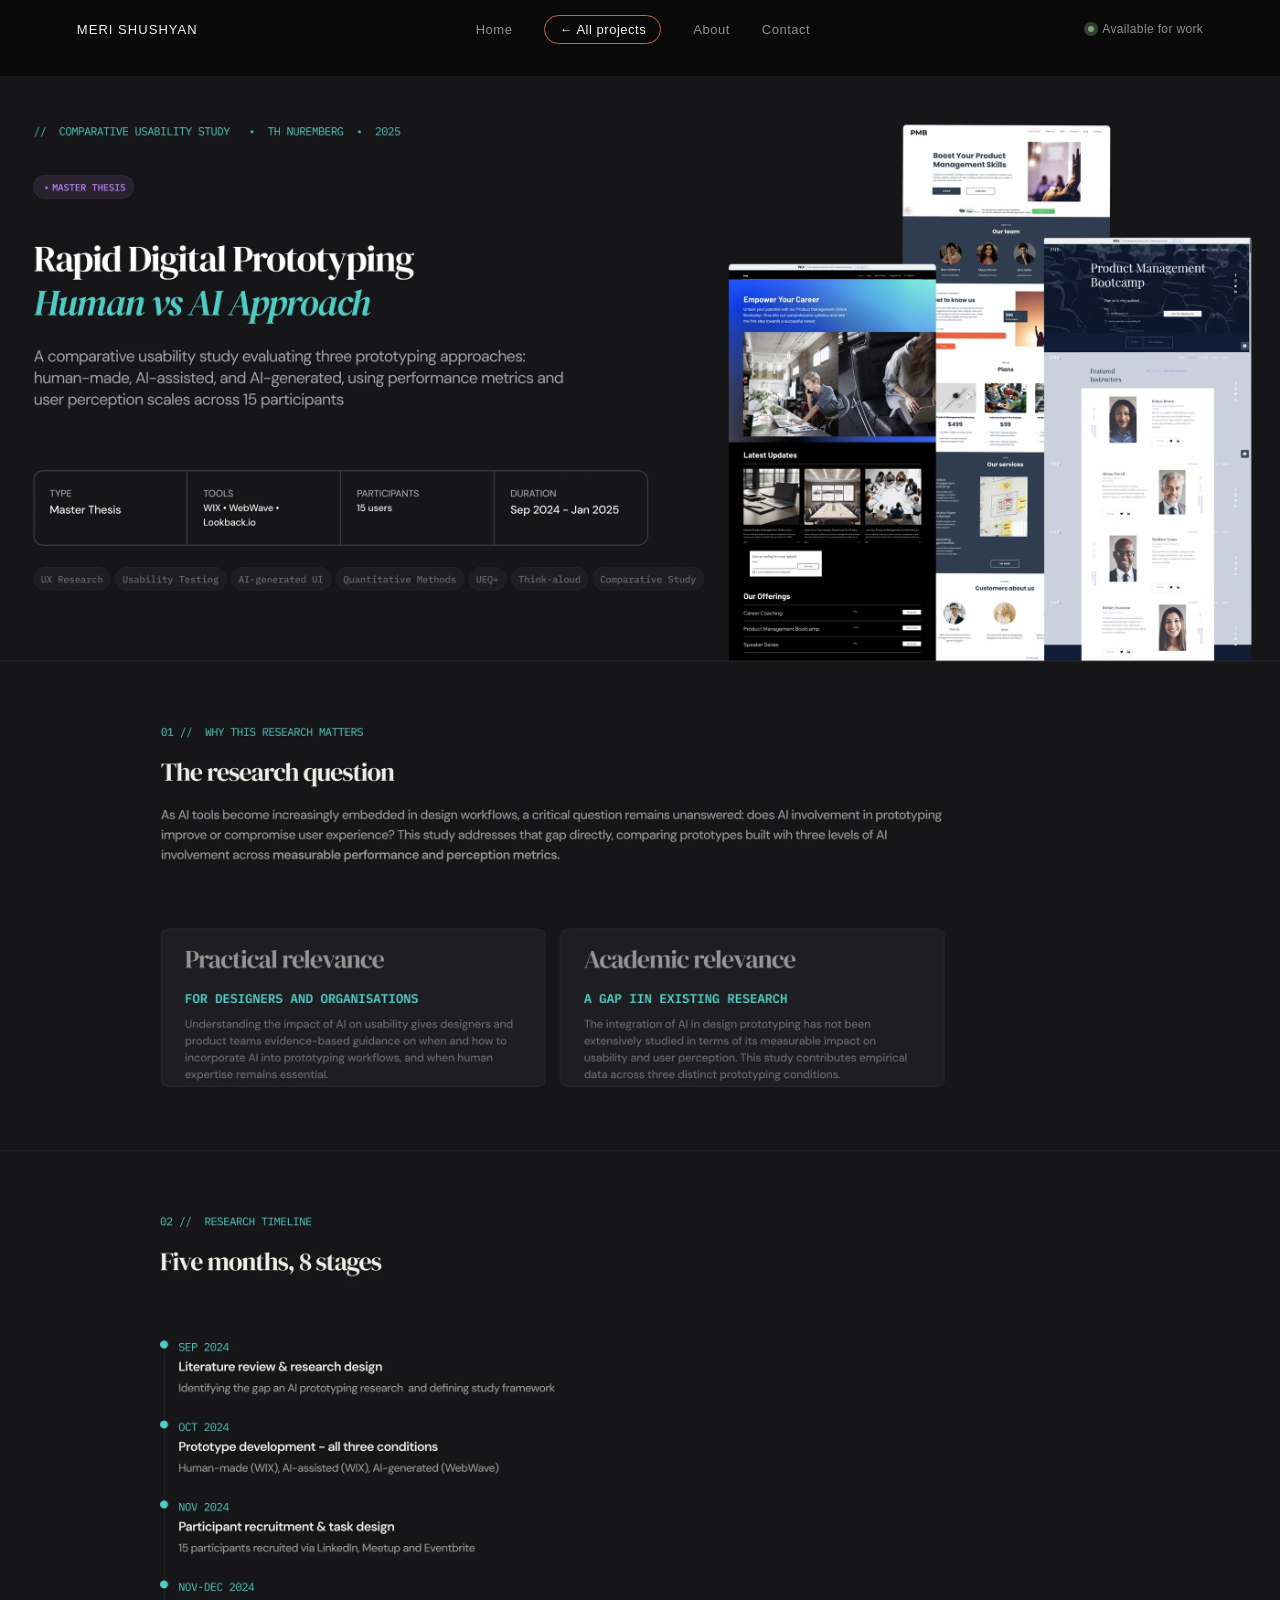
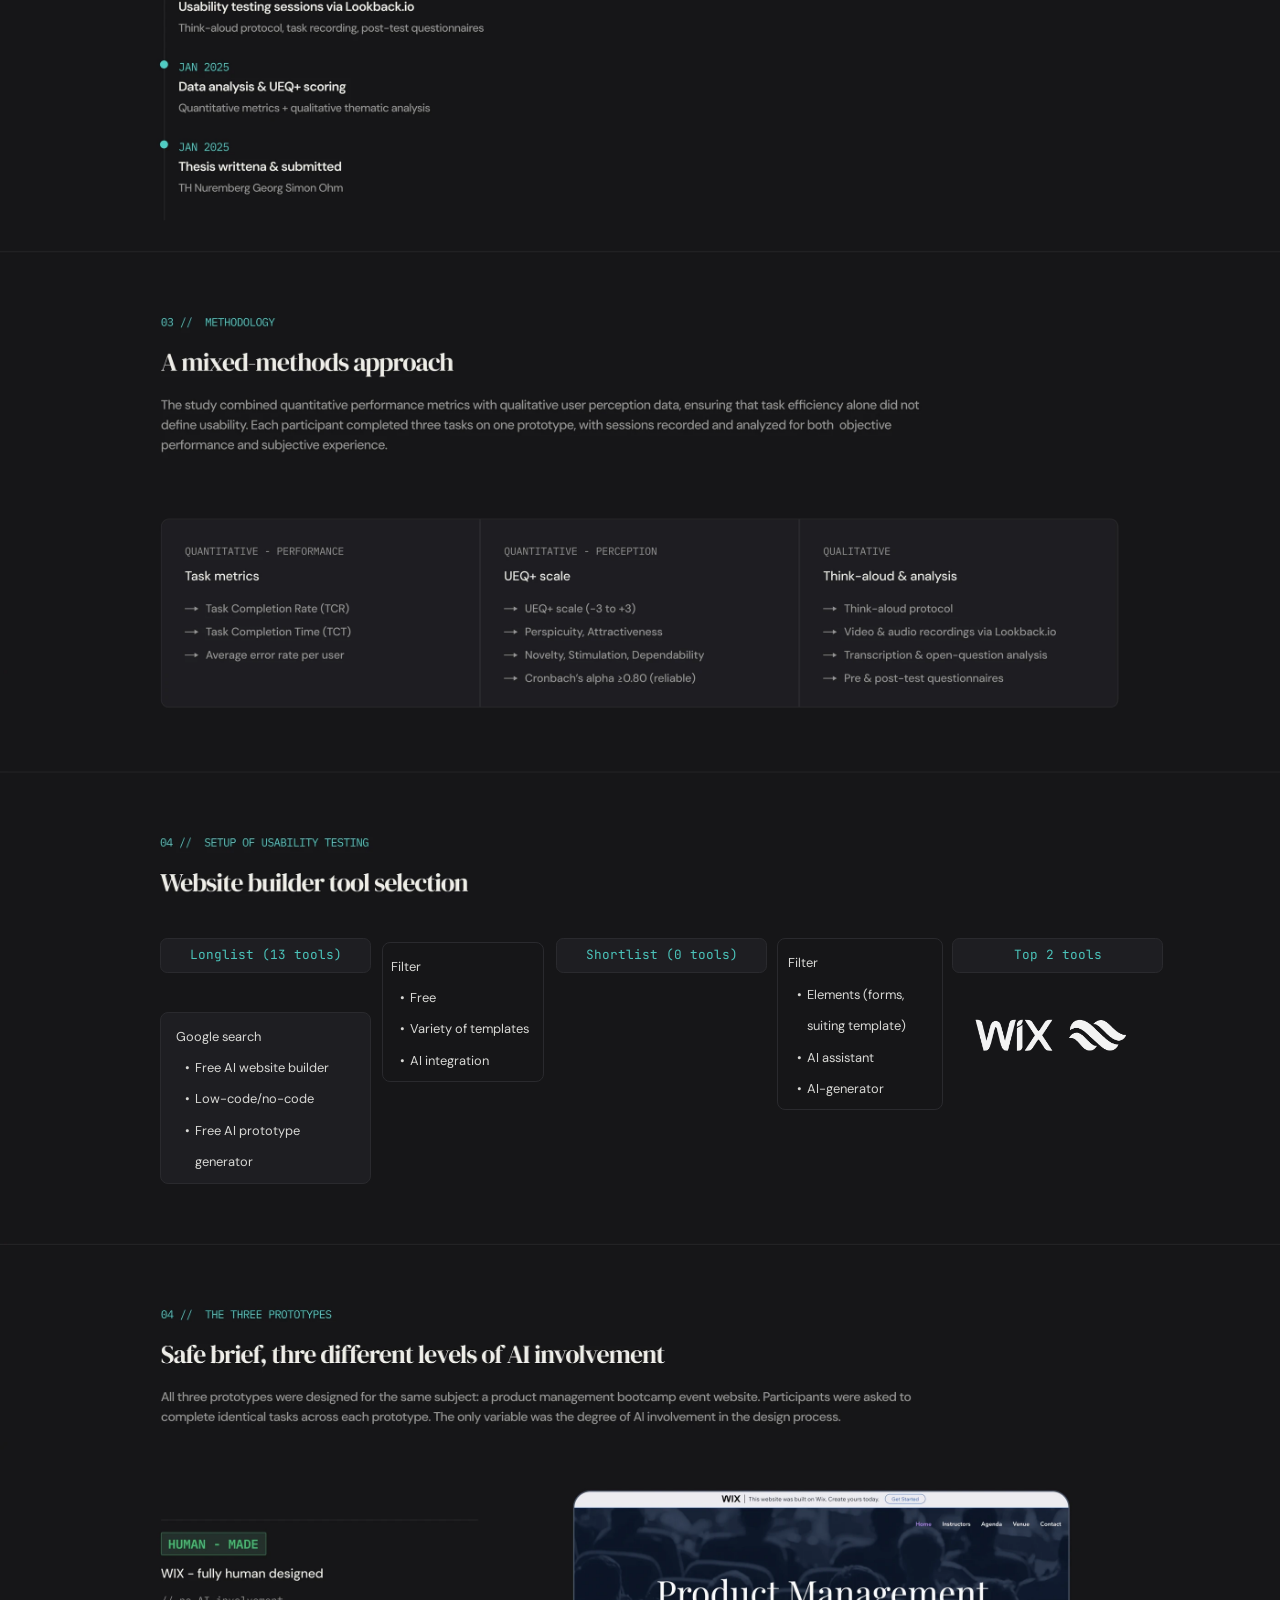
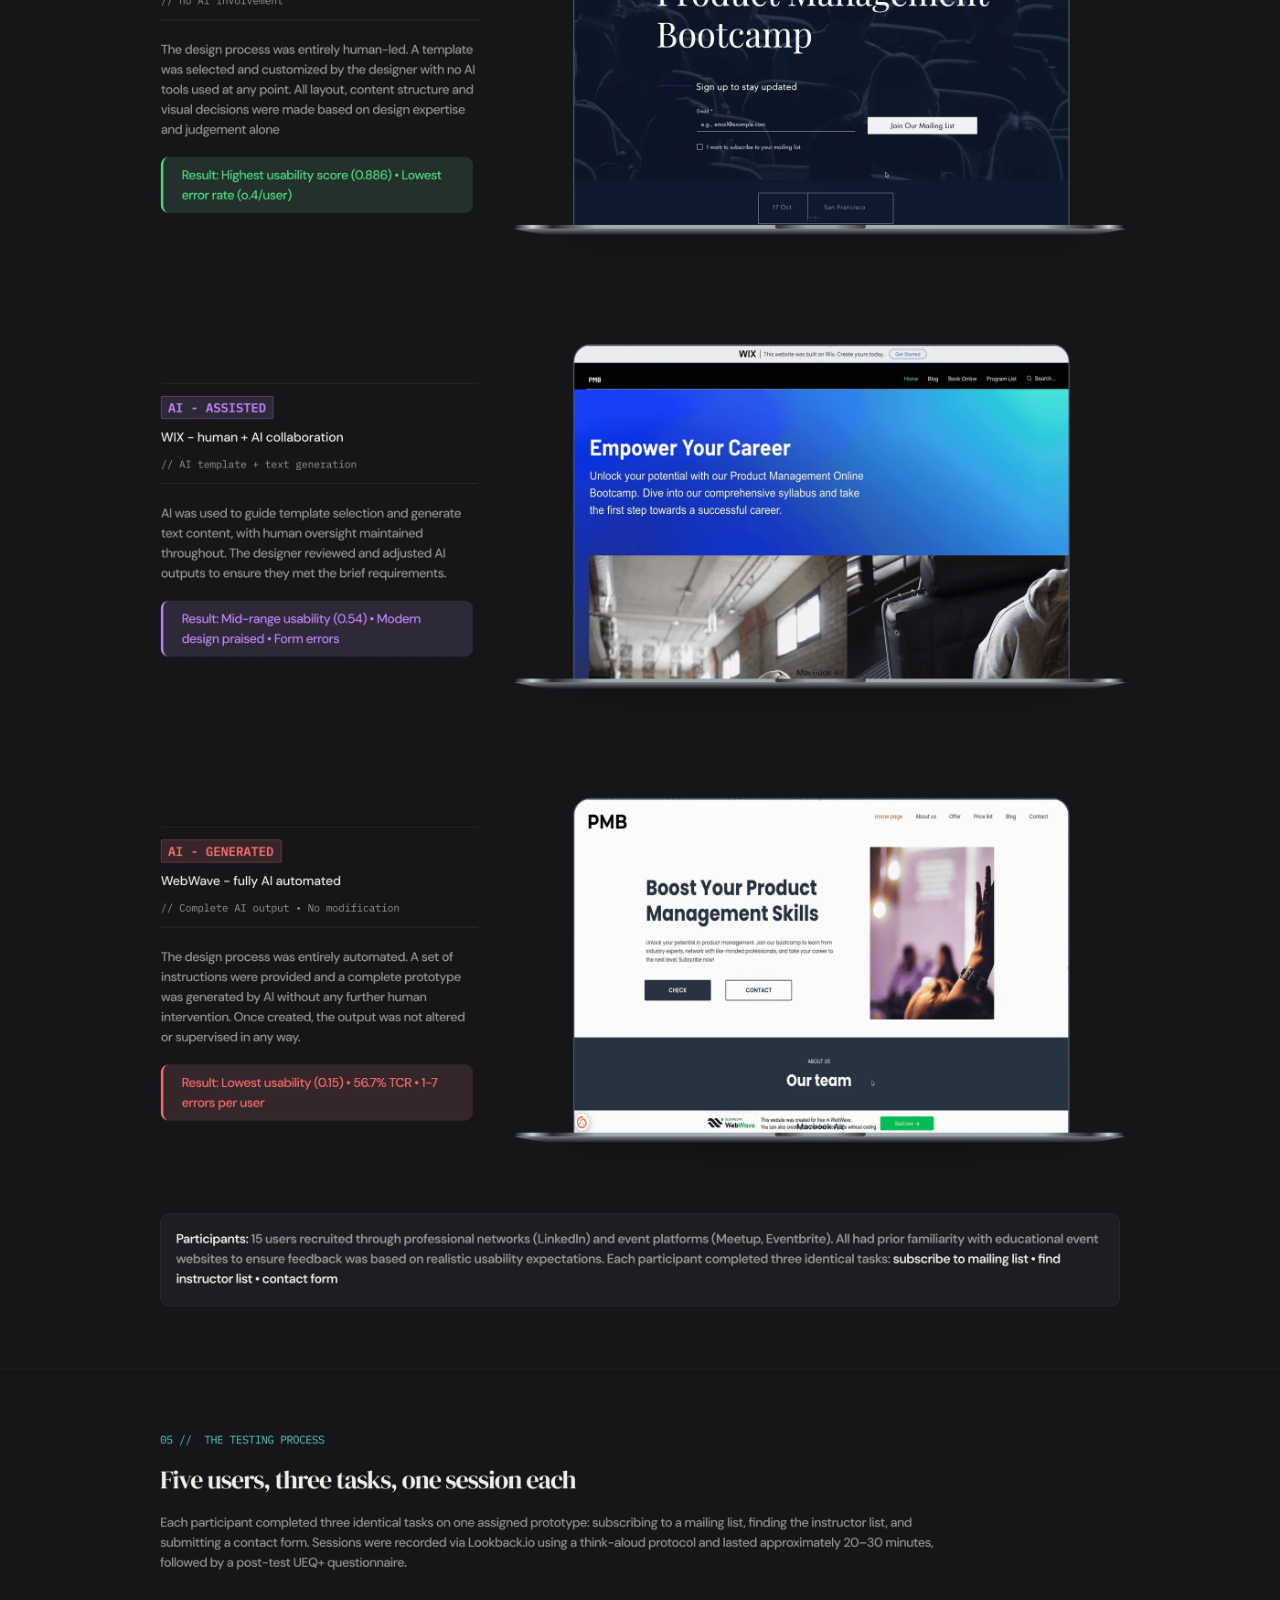
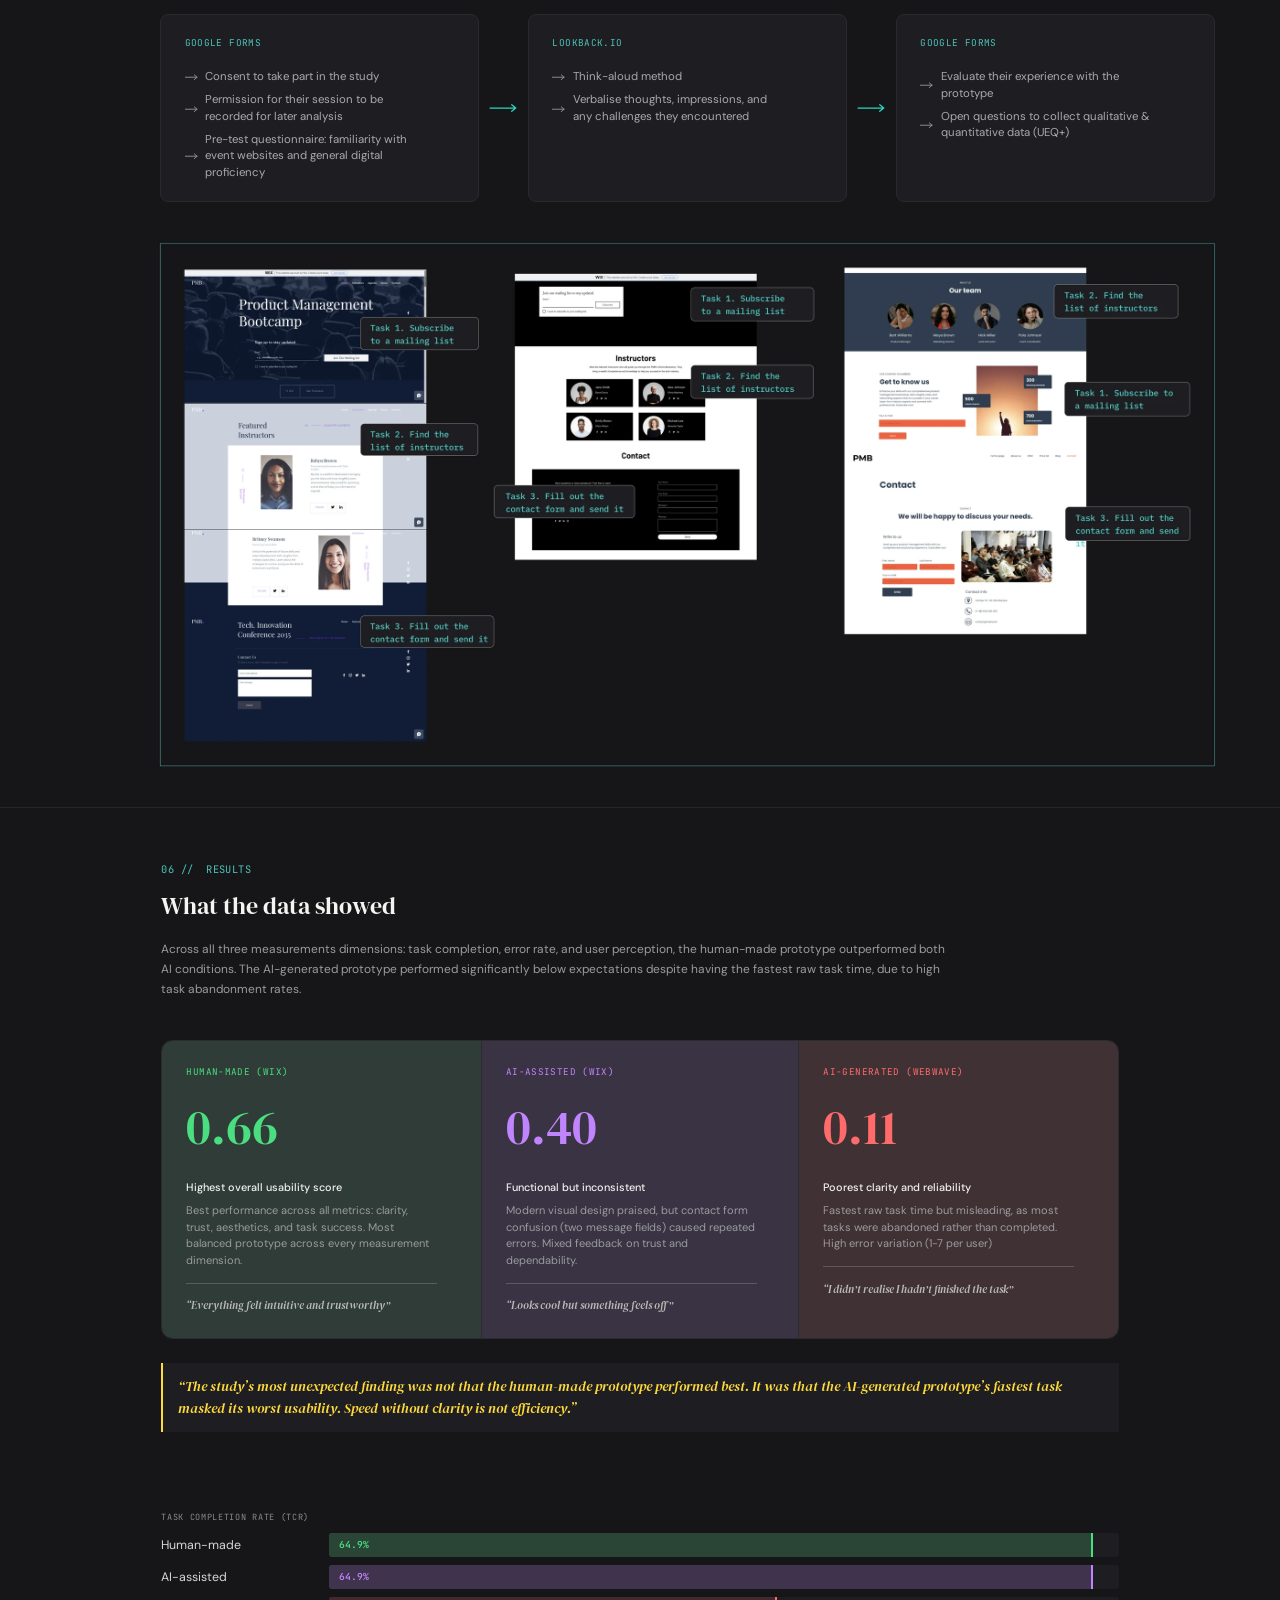
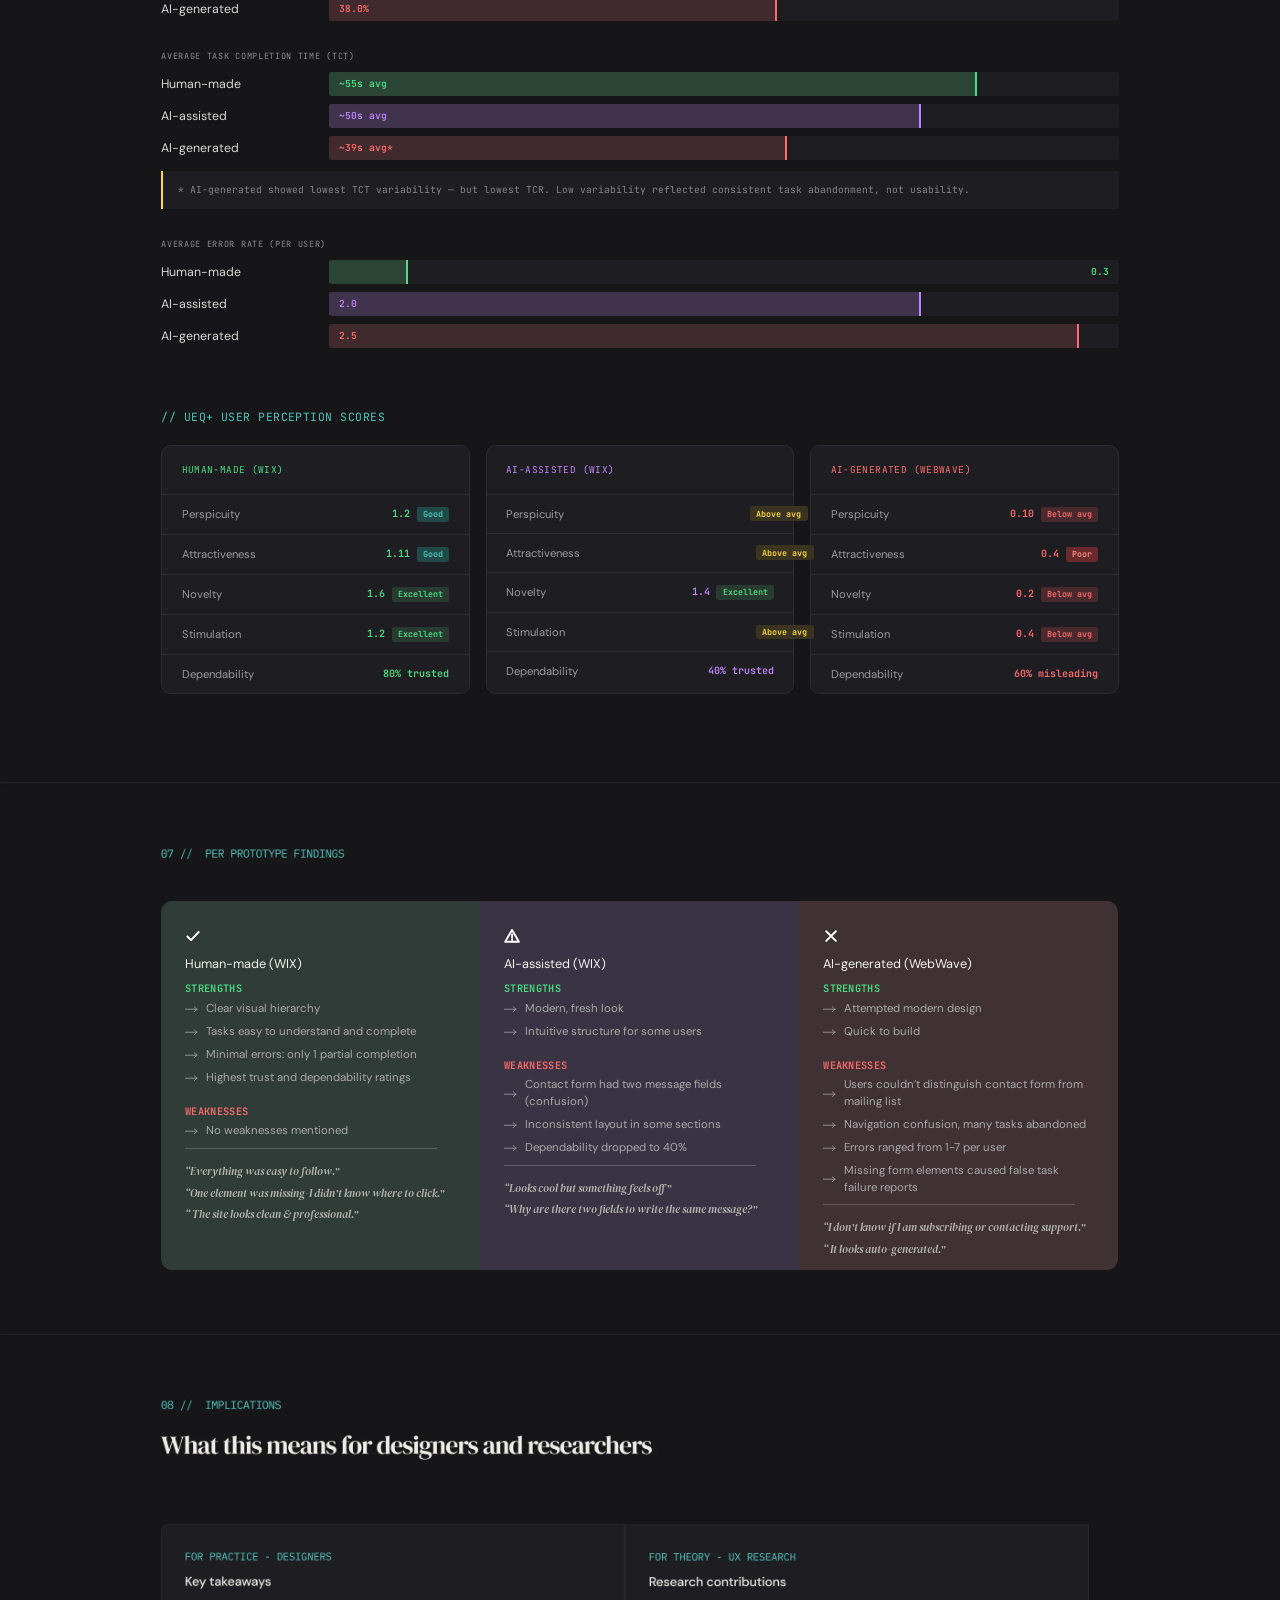
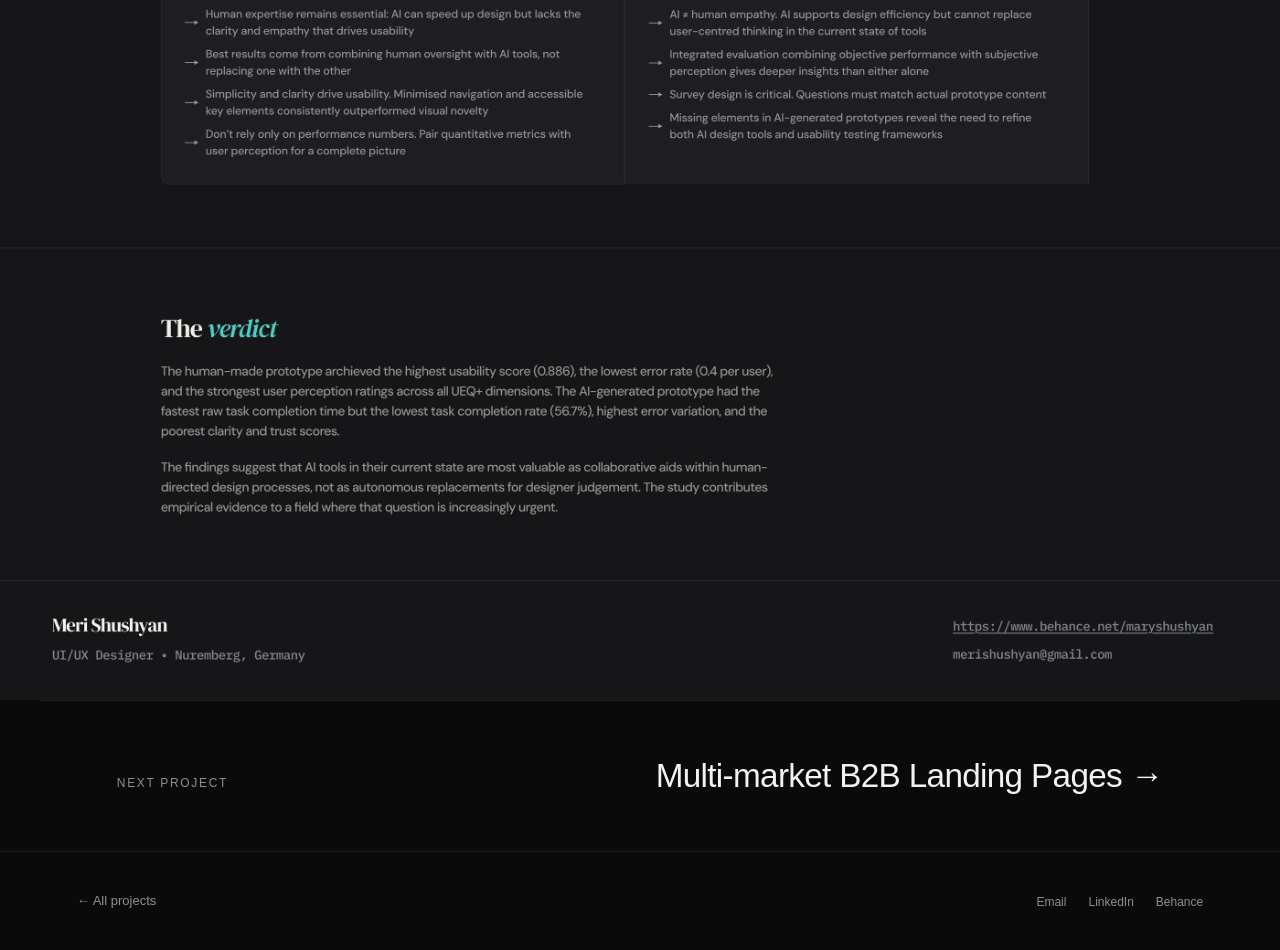
==== commit c54f16cc: "Add files via upload" ====
--- a/case-ai-thesis.html
+++ b/case-ai-thesis.html
@@ -4,6 +4,21 @@
 <meta charset="UTF-8">
 <meta name="viewport" content="width=device-width, initial-scale=1.0">
 <title>Rapid Prototyping. AI vs Human Approach. A Comparative Usability Study · Meri Shushyan</title>
+<meta name="description" content="Master's thesis: a usability study (N=15) of human-made, AI-assisted and AI-generated prototypes. Human-made won with 96.7% task completion vs 56.7%.">
+<link rel="canonical" href="https://merishushyan.github.io/portfolio/case-ai-thesis.html">
+<meta property="og:type" content="website">
+<meta property="og:site_name" content="Meri Shushyan">
+<meta property="og:title" content="Rapid Prototyping. AI vs Human Approach · Meri Shushyan">
+<meta property="og:description" content="Master's thesis: a usability study (N=15) of human-made, AI-assisted and AI-generated prototypes. Human-made won with 96.7% task completion vs 56.7%.">
+<meta property="og:url" content="https://merishushyan.github.io/portfolio/case-ai-thesis.html">
+<meta property="og:image" content="https://merishushyan.github.io/portfolio/assets/work/hover/thesis.jpg">
+<meta property="og:image:width" content="1600">
+<meta property="og:image:height" content="732">
+<meta name="twitter:card" content="summary_large_image">
+<meta name="twitter:title" content="Rapid Prototyping. AI vs Human Approach · Meri Shushyan">
+<meta name="twitter:description" content="Master's thesis: a usability study (N=15) of human-made, AI-assisted and AI-generated prototypes. Human-made won with 96.7% task completion vs 56.7%.">
+<meta name="twitter:image" content="https://merishushyan.github.io/portfolio/assets/work/hover/thesis.jpg">
+<meta name="theme-color" content="#0A0A0A">
 <link rel="stylesheet" href="styles.css">
 </head>
 <body>
--- a/styles.css
+++ b/styles.css
@@ -1099,3 +1099,18 @@
 .row.is-dim .row__sub{ color:#2E2D2B; }
 .row.is-hover .row__sub{ color:var(--ink); }
 .row__title-wrap{ padding-bottom:2px; }
+
+/* Spinning project ring (contact) */
+.ringwrap{ --s:.5; position:relative; height:calc(420px*var(--s)); margin-top:48px; display:flex; justify-content:center; align-items:center; perspective:1400px; overflow:hidden; }
+.ring3d{ position:relative; width:0; height:0; transform-style:preserve-3d; transform:scale(var(--s)) rotateX(-11deg); animation:ringspin 46s linear infinite; }
+.ringwrap:hover .ring3d{ animation-play-state:paused; }
+.ring3d a{ position:absolute; width:230px; height:105px; left:-115px; top:-52px; border-radius:8px; overflow:hidden; transform:rotateY(var(--a)) translateZ(330px); background:#111; box-shadow:0 0 0 1px rgba(255,255,255,.06), 0 24px 40px -20px rgba(0,0,0,.8); backface-visibility:visible; }
+.ring3d a img{ width:100%; height:100%; display:block; }
+.ring3d a:nth-child(n+4):nth-child(-n+6){ filter:brightness(.55); }
+@keyframes ringspin{ from{ transform:scale(var(--s)) rotateX(-11deg) rotateY(0deg); } to{ transform:scale(var(--s)) rotateX(-11deg) rotateY(-360deg); } }
+/* side placement: next to the headline */
+.contact-hero{ position:relative; }
+.ringwrap--side{ position:absolute; right:0; top:-6px; width:min(46%,520px); margin:0; --s:.52; }
+@media (max-width:1000px){ .ringwrap--side{ position:relative; width:auto; margin-top:36px; --s:.45; } }
+@media (max-width:520px){ .ringwrap{ --s:.4; margin-top:32px; } }
+@media (prefers-reduced-motion:reduce){ .ring3d{ animation:none; transform:scale(var(--s)) rotateX(-11deg) rotateY(-20deg); } }
